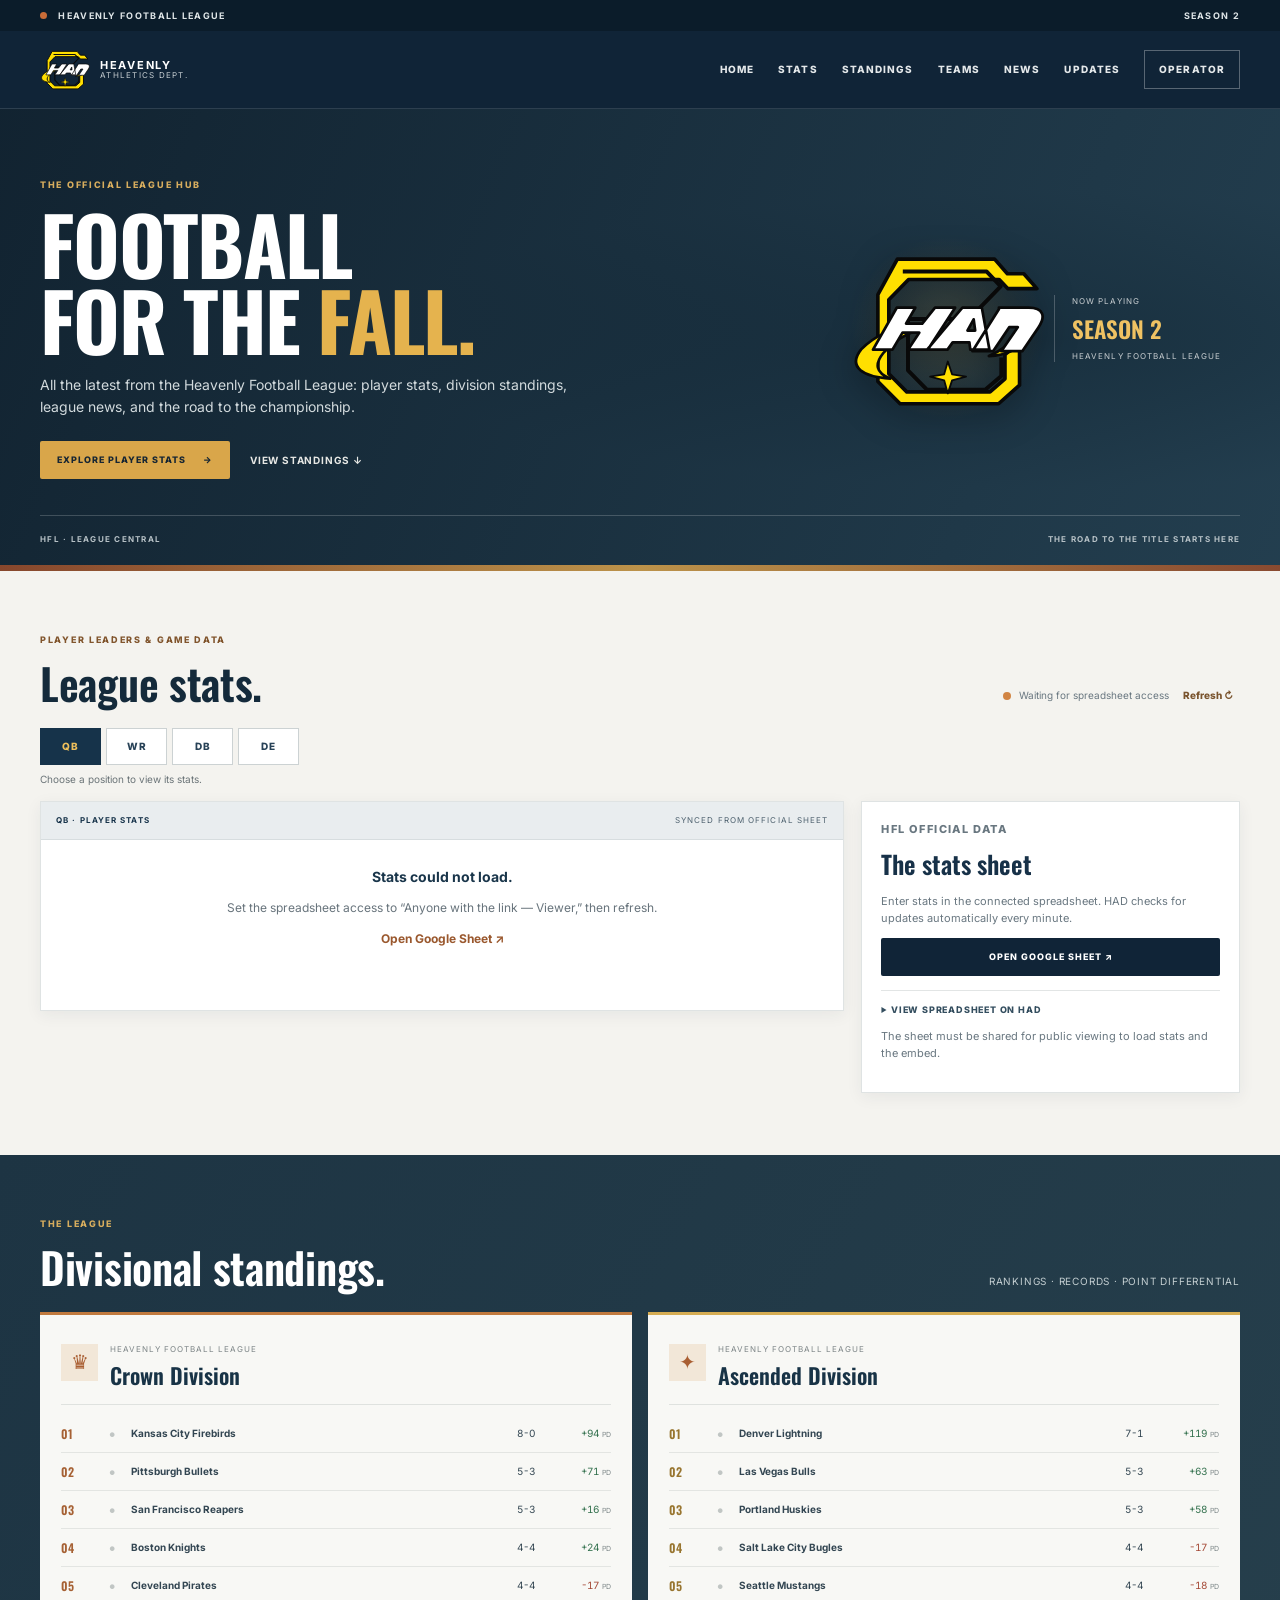
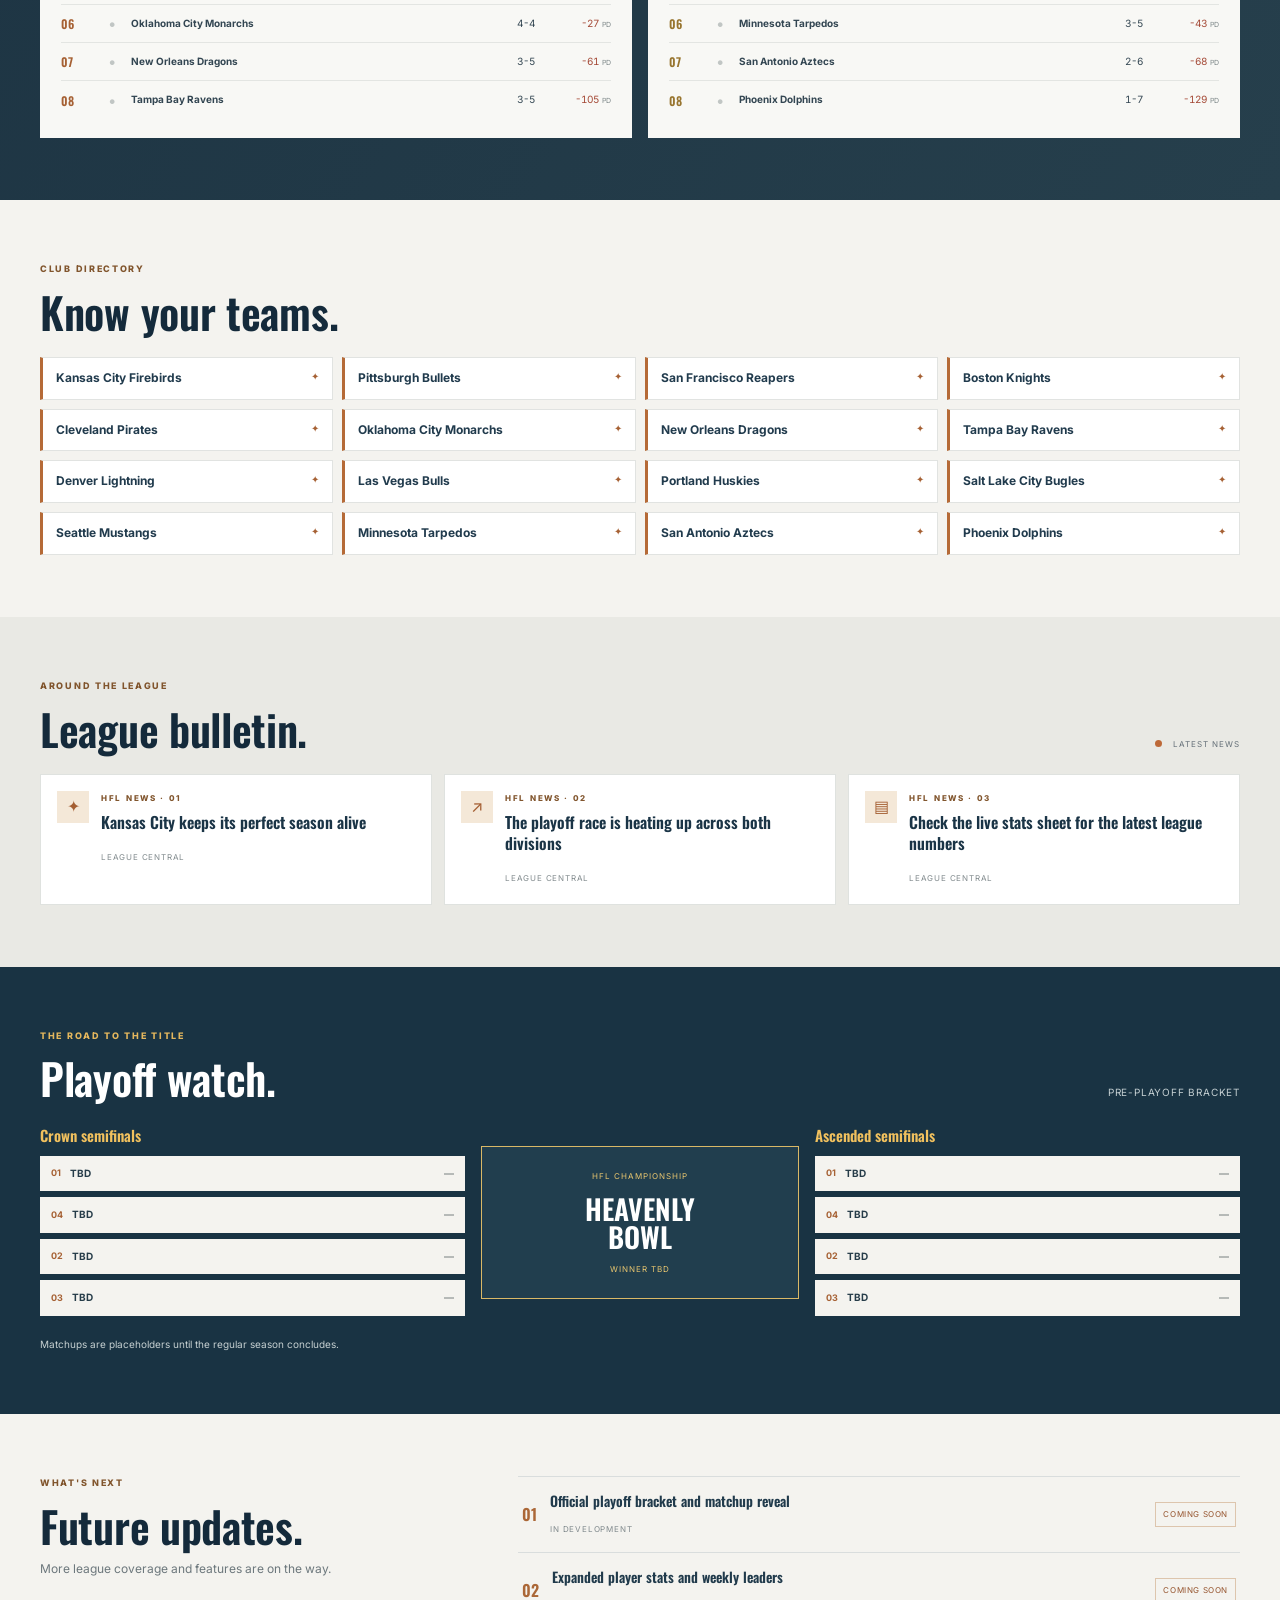
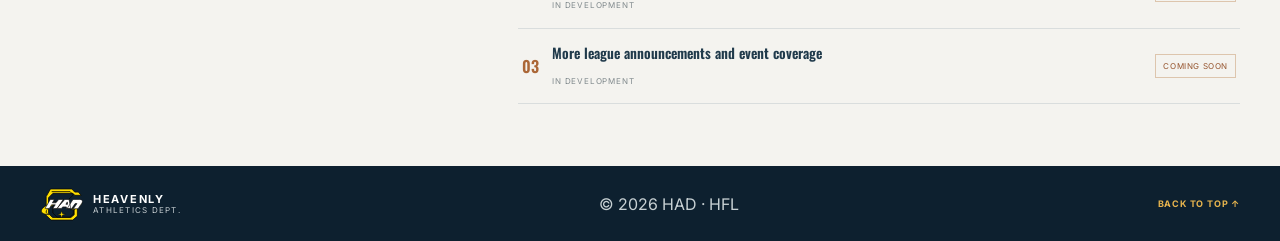
==== index.html @ b70a860b "Add editable emoji, 1–8 rankings, win-loss records, and point differential for both divisions" ====
<!doctype html>
<html lang="en">
<head>
  <meta charset="UTF-8">
  <meta name="viewport" content="width=device-width, initial-scale=1">
  <meta name="theme-color" content="#102437">
  <meta name="description" content="HAD — Heavenly Football League scores, stats, teams and league news.">
  <title>HAD | Heavenly Football League</title>
  <link rel="preconnect" href="https://fonts.googleapis.com">
  <link rel="preconnect" href="https://fonts.gstatic.com" crossorigin>
  <link href="https://fonts.googleapis.com/css2?family=Inter:wght@400;500;600;700;800&family=Oswald:wght@500;600;700&display=swap" rel="stylesheet">
  <link rel="stylesheet" href="styles.css">
</head>
<body>
  <div class="league-ribbon"><div class="wrap ribbon-inner"><span><i class="ribbon-dot"></i> HEAVENLY FOOTBALL LEAGUE</span><span>SEASON <b id="season-footer">2</b></span></div></div>
  <div id="falling-leaves" class="falling-leaves" aria-hidden="true"></div>
  <header class="site-header"><div class="wrap header-inner">
    <a href="#home" class="brand" aria-label="HAD home"><img class="brand-logo" src="assets/had-logo.svg" alt="HAD crest"><span class="brand-copy"><strong>HEAVENLY</strong><small>ATHLETICS DEPT.</small></span></a>
    <button class="menu-toggle" id="menu-toggle" aria-label="Open menu" aria-expanded="false">☰</button>
    <nav id="main-nav" class="main-nav" aria-label="Main navigation"><a href="#home">Home</a><a href="#stats">Stats</a><a href="#standings">Standings</a><a href="#teams">Teams</a><a href="#bulletin">News</a><a href="#updates">Updates</a><button class="operator-button" id="operator-toggle" type="button">Operator</button></nav>
  </div></header>
  <main id="home">
    <section class="hero"><div class="wrap hero-grid"><div class="hero-copy"><p class="eyebrow">THE OFFICIAL LEAGUE HUB</p><h1>FOOTBALL<br>FOR THE <span>FALL.</span></h1><p class="hero-text">All the latest from the Heavenly Football League: player stats, division standings, league news, and the road to the championship.</p><div class="hero-actions"><a class="btn btn-primary" href="#stats">Explore player stats <span>→</span></a><a class="hero-link" href="#standings">View standings ↓</a></div></div><div class="hero-feature"><div class="hero-crest-wrap"><img src="assets/had-logo.svg" class="hero-logo" alt="Heavenly Athletics Department crest"></div><div class="hero-season"><span>NOW PLAYING</span><strong id="hero-season">SEASON 2</strong><small>HEAVENLY FOOTBALL LEAGUE</small></div></div></div><div class="wrap hero-bottom"><span>HFL · LEAGUE CENTRAL</span><span>THE ROAD TO THE TITLE STARTS HERE</span></div></section>
    <section class="stats-section section" id="stats"><div class="wrap"><div class="section-head"><div><p class="eyebrow dark">PLAYER LEADERS &amp; GAME DATA</p><h2>League stats.</h2></div><div class="sheet-status-wrap"><span class="status-dot" id="status-dot"></span><span id="sheet-status">Connecting to Google Sheets…</span><button class="text-button" id="refresh-stats" type="button">Refresh ↻</button></div></div>
      <div class="position-switcher" role="tablist" aria-label="Choose player position"><button class="position-tab active" role="tab" aria-selected="true" data-position="QB">QB</button><button class="position-tab" role="tab" aria-selected="false" data-position="WR">WR</button><button class="position-tab" role="tab" aria-selected="false" data-position="DB">DB</button><button class="position-tab" role="tab" aria-selected="false" data-position="DE">DE</button></div><p class="position-hint" id="position-hint">Choose a position to view its stats.</p>
      <div class="stats-layout"><div class="table-panel"><div class="panel-topline"><strong id="stats-table-title">QB · PLAYER STATS</strong><span>SYNCED FROM OFFICIAL SHEET</span></div><div id="stats-table" class="stats-table"><div class="loading-state"><span class="spinner"></span> Loading player stats…</div></div></div><aside class="sheet-panel"><p class="mini-label">HFL OFFICIAL DATA</p><h3>The stats sheet</h3><p>Enter stats in the connected spreadsheet. HAD checks for updates automatically every minute.</p><a class="btn btn-navy" href="https://docs.google.com/spreadsheets/d/157AYRw6wbe7FAcyypG1iCfl2DQQ2O8K16LFyCGWH3Ho/edit?gid=1938901917#gid=1938901917" target="_blank" rel="noopener">Open Google Sheet ↗</a><details class="sheet-embed"><summary>View spreadsheet on HAD</summary><div class="iframe-wrap"><iframe title="HAD Google spreadsheet" src="https://docs.google.com/spreadsheets/d/157AYRw6wbe7FAcyypG1iCfl2DQQ2O8K16LFyCGWH3Ho/edit?gid=1938901917#gid=1938901917" loading="lazy"></iframe></div></details><p class="sheet-note">The sheet must be shared for public viewing to load stats and the embed.</p></aside></div>
    </div></section>
    <section class="division-section section" id="standings"><div class="wrap"><div class="section-head"><div><p class="eyebrow">THE LEAGUE</p><h2>Divisional standings.</h2></div><span class="section-note">Rankings · records · point differential</span></div><div class="division-grid"><article class="division-card"><div class="division-heading"><span>♛</span><div><small>HEAVENLY FOOTBALL LEAGUE</small><h3>Crown Division</h3></div></div><ol class="standings-list" id="crown-standings"></ol></article><article class="division-card division-ascended"><div class="division-heading"><span>✦</span><div><small>HEAVENLY FOOTBALL LEAGUE</small><h3>Ascended Division</h3></div></div><ol class="standings-list" id="ascended-standings"></ol></article></div></div></section>
    <section class="teams-section section" id="teams"><div class="wrap"><div class="section-head"><div><p class="eyebrow dark">CLUB DIRECTORY</p><h2>Know your teams.</h2></div></div><div class="team-grid" id="team-directory"></div></div></section>
    <section class="bulletin-section section" id="bulletin"><div class="wrap"><div class="section-head"><div><p class="eyebrow dark">AROUND THE LEAGUE</p><h2>League bulletin.</h2></div><span class="news-badge"><i class="ribbon-dot"></i> LATEST NEWS</span></div><div class="bulletin-grid" id="bulletin-list"></div></div></section>
    <section class="playoff-section section" id="bracket"><div class="wrap"><div class="section-head"><div><p class="eyebrow">THE ROAD TO THE TITLE</p><h2>Playoff watch.</h2></div><span class="section-note">PRE-PLAYOFF BRACKET</span></div><div class="bracket-board"><div class="bracket-side"><h3>Crown semifinals</h3><div class="bracket-match"><span>01</span> TBD <b>—</b></div><div class="bracket-match"><span>04</span> TBD <b>—</b></div><div class="bracket-match"><span>02</span> TBD <b>—</b></div><div class="bracket-match"><span>03</span> TBD <b>—</b></div></div><div class="bracket-final"><span>HFL CHAMPIONSHIP</span><strong>HEAVENLY<br>BOWL</strong><small>WINNER TBD</small></div><div class="bracket-side"><h3>Ascended semifinals</h3><div class="bracket-match"><span>01</span> TBD <b>—</b></div><div class="bracket-match"><span>04</span> TBD <b>—</b></div><div class="bracket-match"><span>02</span> TBD <b>—</b></div><div class="bracket-match"><span>03</span> TBD <b>—</b></div></div></div><p class="bracket-note">Matchups are placeholders until the regular season concludes.</p></div></section>
    <section class="updates-section section" id="updates"><div class="wrap updates-layout"><div><p class="eyebrow dark">WHAT'S NEXT</p><h2>Future updates.</h2><p class="updates-intro">More league coverage and features are on the way.</p></div><div class="update-list" id="update-list"></div></div></section>
  </main>
  <footer class="site-footer"><div class="wrap footer-inner"><a href="#home" class="brand"><img class="brand-logo footer-logo" src="assets/had-logo.svg" alt="HAD crest"><span class="brand-copy"><strong>HEAVENLY</strong><small>ATHLETICS DEPT.</small></span></a><span>© <span id="year"></span> HAD · HFL</span><a class="footer-link" href="#home">Back to top ↑</a></div></footer>
  <dialog id="operator-dialog" class="operator-dialog"><form method="dialog"><div class="dialog-head"><div><p class="eyebrow dark">OPERATOR</p><h2>Manage league data.</h2></div><button type="button" class="close-dialog" aria-label="Close">×</button></div><p class="operator-note">Set each team’s emoji, rank, win-loss record, and point differential. These changes save in this browser only; shared publishing requires a secure backend.</p><label class="season-label">Season number<input id="season-input" type="number" min="1" value="2"></label><div class="standings-editor-heading"><h3>Crown Division</h3><span>Rank · Emoji · W-L · PD</span></div><div id="crown-editor" class="standings-editor"></div><div class="standings-editor-heading"><h3>Ascended Division</h3><span>Rank · Emoji · W-L · PD</span></div><div id="ascended-editor" class="standings-editor"></div><label>Bulletin headlines (one per line)<textarea id="bulletin-input" rows="3"></textarea></label><label>Future updates (one per line)<textarea id="updates-input" rows="3"></textarea></label><div class="dialog-actions"><button id="reset-content" type="button" class="btn btn-secondary">Reset</button><button id="save-content" type="button" class="btn btn-primary">Save changes</button></div></form></dialog>
  <script src="app.js"></script>
</body>
</html>
---- styles.css ----
:root{--navy-900:#102437;--navy-800:#18344a;--navy-700:#24465b;--gold:#e5b34e;--autumn:#b65a32;--paper:#f4f3ef;--ink:#202a32;--muted:#697780;--line:rgba(255,255,255,.15);--light-line:#dfe3e3;--shadow:rgba(16,36,55,.1);--white:#fff}*{box-sizing:border-box}html{scroll-behavior:smooth;scroll-padding-top:90px}body{margin:0;font-family:Inter,sans-serif;background:var(--paper);color:var(--ink);line-height:1.55}a{color:inherit;text-decoration:none}button,input,textarea{font:inherit}.wrap{width:min(1200px,calc(100% - 40px));margin:0 auto}.league-ribbon{height:31px;background:#0b1c2a;color:#dfe5e7;font-size:9px;letter-spacing:1.3px;font-weight:700}.ribbon-inner{height:100%;display:flex;align-items:center;justify-content:space-between}.ribbon-dot{display:inline-block;width:7px;height:7px;border-radius:50%;background:#c96c38;margin-right:8px}.site-header{position:sticky;top:0;z-index:20;background:#102437;border-bottom:1px solid rgba(255,255,255,.12)}.header-inner{display:flex;align-items:center;justify-content:space-between;min-height:77px;gap:20px}.brand{display:inline-flex;align-items:center;gap:10px;color:white}.brand-logo{width:50px;height:50px;object-fit:contain}.brand-copy{display:flex;flex-direction:column;line-height:1.05}.brand-copy strong{font-size:11px;letter-spacing:1.7px}.brand-copy small{font-size:8px;letter-spacing:1.25px;color:#c5cdd1}.main-nav{display:flex;align-items:center;gap:24px}.main-nav a,.operator-button{font-size:10px;font-weight:800;letter-spacing:1.1px;text-transform:uppercase;color:#e4e8ea}.main-nav a:hover{color:#e5b34e}.operator-button{background:transparent;border:1px solid rgba(255,255,255,.3);padding:11px 14px;cursor:pointer}.menu-toggle{display:none;background:none;border:0;color:white;font-size:25px}.hero{position:relative;overflow:hidden;color:#fff;background:linear-gradient(112deg,rgba(13,31,45,.98),rgba(22,51,69,.94)),radial-gradient(ellipse at 82% 50%,#745039,transparent 45%);padding:69px 0 25px}.hero:after{content:"";position:absolute;inset:auto 0 0;height:6px;background:linear-gradient(90deg,#9b4c2b,#d8a34b,#9b4c2b);opacity:.85}.hero-grid{display:grid;grid-template-columns:1.3fr .7fr;align-items:center;gap:32px}.eyebrow{margin:0 0 13px;color:#d7ad5e;font-size:9px;letter-spacing:1.7px;font-weight:800;text-transform:uppercase}.eyebrow.dark{color:#81552d}.hero-copy h1{font:700 clamp(46px,7vw,80px)/.95 Oswald,sans-serif;letter-spacing:-1.7px;margin:0 0 17px}.hero-copy h1 span{color:#e5b34e}.hero-text{max-width:570px;color:#d2dadd;font-size:14px}.hero-actions{display:flex;align-items:center;gap:20px;margin-top:24px}.btn{display:inline-flex;align-items:center;justify-content:center;padding:12px 17px;border-radius:2px;font-size:9px;font-weight:800;letter-spacing:1px;text-transform:uppercase}.btn-primary{background:#d9a64a;color:#172633}.btn-primary span{margin-left:17px}.btn-navy{background:#102437;color:white;width:100%}.hero-link{font-size:10px;color:#e7e8e5;font-weight:700;text-transform:uppercase;letter-spacing:.8px}.hero-feature{display:flex;align-items:center;justify-content:center;gap:9px}.hero-crest-wrap{width:195px;height:185px;display:grid;place-items:center;background:radial-gradient(ellipse,#f1bd5230,transparent 70%)}.hero-logo{width:100%;height:100%;object-fit:contain;filter:drop-shadow(0 8px 18px #0005)}.hero-season{display:flex;flex-direction:column;border-left:1px solid #ffffff3b;padding-left:17px}.hero-season span,.hero-season small{font-size:8px;letter-spacing:1.1px;color:#c7cdd0}.hero-season strong{font:600 23px Oswald,sans-serif;color:#efc263;margin:4px 0}.hero-bottom{display:flex;justify-content:space-between;padding-top:17px;margin-top:36px;border-top:1px solid #ffffff30;color:#b9c3c8;font-size:8px;font-weight:700;letter-spacing:1.25px}.section{padding:62px 0}.section-head{display:flex;align-items:end;justify-content:space-between;gap:20px;margin-bottom:23px}.section-head h2,.updates-layout h2{margin:0;color:#142a3b;font:600 clamp(32px,4vw,43px)/1.05 Oswald,sans-serif;letter-spacing:-.3px}.sheet-status-wrap{display:flex;align-items:center;gap:8px;color:var(--muted);font-size:10px}.status-dot{height:8px;width:8px;border-radius:50%;background:#d18443}.status-dot.connected{background:#4b9b66}.text-button{border:0;background:transparent;color:#7a542e;font-weight:800;cursor:pointer;font-size:10px}.position-switcher{display:flex;gap:5px;margin-bottom:7px}.position-tab{min-width:61px;padding:10px 16px;border:1px solid #ccd2d3;background:#fff;color:#284257;font-size:10px;font-weight:800;letter-spacing:1px;cursor:pointer}.position-tab:hover,.position-tab.active{background:#16334a;color:#efc05b;border-color:#16334a}.position-hint{min-height:18px;margin:0 0 11px;color:#6b7478;font-size:10px}.stats-layout{display:grid;grid-template-columns:1.7fr .8fr;gap:17px;align-items:start}.table-panel,.sheet-panel{background:white;border:1px solid #dfe3e3;box-shadow:0 4px 15px #1a2c3810}.table-panel{overflow:hidden}.panel-topline{display:flex;justify-content:space-between;padding:12px 15px;background:#e9edef;border-bottom:1px solid #d7dddf;font-size:8px;letter-spacing:1.1px;color:#4f626f}.panel-topline strong{color:#17334a}.stats-table{min-height:170px}.table-scroll{overflow:auto;max-height:430px}.stats-table table{width:100%;border-collapse:collapse}.stats-table th,.stats-table td{padding:10px 12px;border-bottom:1px solid #e6e9e9;text-align:left;white-space:nowrap;font-size:11px}.stats-table th{position:sticky;top:0;background:#f0f2f1;color:#384e5d;font-size:9px;text-transform:uppercase;letter-spacing:.8px}.stats-table tbody tr:nth-child(even){background:#f8f8f6}.stats-table tbody tr:hover{background:#f9f0df}.loading-state{min-height:170px;display:flex;justify-content:center;align-items:center;gap:10px;color:#68747c;font-size:12px}.spinner{width:16px;height:16px;border:2px solid #d9dedf;border-top-color:#29485c;border-radius:50%;animation:spin .8s linear infinite}@keyframes spin{to{transform:rotate(360deg)}}.sheet-message{padding:26px;text-align:center;color:#68747c;font-size:12px}.sheet-message strong{display:block;color:#19354a;font-size:14px}.sheet-message a{font-weight:700;color:#9a582e}.sheet-panel{padding:19px;background:#fff}.mini-label{color:#9a612e;font-size:8px;font-weight:800;letter-spacing:1.4px;margin:0 0 7px}.sheet-panel h3{margin:0 0 9px;color:#173148;font:600 25px Oswald,sans-serif}.sheet-panel p{font-size:11px;color:#697780}.sheet-embed{padding-top:12px;margin-top:14px;border-top:1px solid #e2e5e5}.sheet-embed summary{font-size:9px;font-weight:800;letter-spacing:.8px;text-transform:uppercase;cursor:pointer;color:#344e5f}.iframe-wrap{height:260px;margin-top:10px}.iframe-wrap iframe{width:100%;height:100%;border:0}.division-section{background:linear-gradient(120deg,#1d3443,#263f4c)}.division-section .section-head h2{color:#fff}.division-section .section-note{color:#c3ced1;font-size:10px;letter-spacing:.8px;text-transform:uppercase}.division-grid{display:grid;grid-template-columns:1fr 1fr;gap:16px}.division-card{background:#f8f8f5;border-top:3px solid #c17a3e;padding:19px 21px}.division-ascended{border-top-color:#d6ad53}.division-heading{display:flex;align-items:center;gap:12px;padding-bottom:13px;border-bottom:1px solid #dfe2df}.division-heading>span{width:37px;height:37px;display:grid;place-items:center;color:#a95e32;background:#f2e7d8;font-size:20px}.division-heading small{font-size:8px;letter-spacing:1px;color:#7d8587}.division-heading h3{font:600 22px Oswald,sans-serif;color:#183346;margin:0}.standings-list{list-style:none;padding:0;margin:10px 0 0;counter-reset:none}.standing-row{display:grid;grid-template-columns:31px 27px minmax(120px,1fr) 62px 70px;align-items:center;gap:6px;min-height:38px;border-bottom:1px solid #e3e5e2;color:#334652;font-size:10px}.standing-row:last-child{border-bottom:0}.standing-rank{font:600 12px Oswald,sans-serif;color:#a66134}.division-ascended .standing-rank{color:#98752f}.standing-emoji{font-size:15px;text-align:center}.emoji-placeholder{color:#c1c6c4}.standing-team{font-weight:700}.standing-record,.standing-pd{text-align:right;font-size:10px;font-variant-numeric:tabular-nums}.standing-pd small{font-size:7px;color:#818b8c}.standing-pd.negative{color:#a44936}.standing-pd.positive{color:#32704d}.teams-section{background:#f4f3ef}.team-grid{display:grid;grid-template-columns:repeat(4,1fr);gap:9px}.team-card{background:#fff;border:1px solid #e1e3e1;border-left:3px solid #b56a37;padding:11px 13px;font-size:10px;color:#657078}.team-card span{float:right;color:#a66134}.team-card b{display:block;color:#213b4d;font-size:12px}.bulletin-section{background:#e9e9e4}.bulletin-grid{display:grid;grid-template-columns:repeat(3,1fr);gap:12px}.bulletin-card{display:flex;gap:12px;background:#fff;border:1px solid #dfe2df;padding:16px;min-height:120px}.bulletin-icon{width:32px;height:32px;flex:0 0 32px;display:grid;place-items:center;background:#f4e8d8;color:#a45e32}.bulletin-card .eyebrow{font-size:8px;margin:1px 0 8px}.bulletin-card h3{font:600 16px/1.3 Oswald,sans-serif;color:#1a3446;margin:0 0 9px}.bulletin-card small{font-size:8px;letter-spacing:.8px;color:#828b8e}.news-badge{font-size:8px;letter-spacing:1px;color:#657078}.news-badge .ribbon-dot{background:#bd6938}.playoff-section{background:#193343}.playoff-section .section-head h2{color:#fff}.playoff-section .eyebrow{color:#e4b75d}.playoff-section .section-note{color:#c3ced1;font-size:10px;letter-spacing:.8px;text-transform:uppercase}.bracket-board{display:grid;grid-template-columns:1fr .75fr 1fr;align-items:center;gap:16px}.bracket-side h3{font:600 15px Oswald,sans-serif;color:#f1c15e;margin:0 0 10px}.bracket-match{display:flex;align-items:center;gap:9px;background:#f4f3ef;color:#263c49;padding:10px 11px;margin:6px 0;font-size:10px;font-weight:700}.bracket-match span{color:#a66134;font-size:9px}.bracket-match b{margin-left:auto;color:#8b9291}.bracket-final{text-align:center;border:1px solid #d9b866;background:#213e4e;padding:23px 10px;color:#fff}.bracket-final span,.bracket-final small{display:block;font-size:8px;letter-spacing:1px;color:#e8c66f}.bracket-final strong{display:block;font:600 28px/1 Oswald,sans-serif;margin:12px 0}.bracket-note{font-size:10px;color:#c6d0d1;margin:15px 0 0}.updates-section{background:#f4f3ef}.updates-layout{display:grid;grid-template-columns:.75fr 1.25fr;gap:45px}.updates-layout h2{margin:0;color:#142a3b;font:600 clamp(32px,4vw,43px)/1.05 Oswald,sans-serif}.updates-intro{font-size:12px;color:#6c777c}.update-list{border-top:1px solid #d9dddd}.update-item{display:flex;align-items:center;gap:13px;padding:13px 4px;border-bottom:1px solid #d9dddd}.update-index{color:#ab6737;font:600 16px Oswald,sans-serif}.update-item h3{font:600 14px Oswald,sans-serif;color:#203a4b;margin:0 0 3px}.update-item small{font-size:8px;letter-spacing:.8px;color:#818a8d}.update-status{margin-left:auto;font-size:8px;letter-spacing:.6px;color:#96552f;border:1px solid #ddc5ad;padding:5px 7px;white-space:nowrap}.site-footer{background:#0d202f;color:#c7d0d3;padding:16px 0}.footer-inner{display:flex;align-items:center;justify-content:space-between;gap:15px}.footer-logo{width:43px;height:43px}.footer-link{font-size:9px;color:#e5b34e;font-weight:700;text-transform:uppercase;letter-spacing:.8px}.operator-dialog{width:min(760px,calc(100% - 28px));max-height:88vh;overflow:auto;border:1px solid #c7cfd0;padding:24px;background:#f4f3ef;color:#20313b}.operator-dialog::backdrop{background:#081722bb}.dialog-head{display:flex;justify-content:space-between}.dialog-head h2{margin:0;font:600 26px Oswald,sans-serif}.close-dialog{border:0;background:none;font-size:24px;cursor:pointer}.operator-note,.operator-dialog label{font-size:11px;color:#5e6a70}.season-label{display:block;font-weight:700}.season-label input{display:block;width:120px}.standings-editor-heading{display:flex;align-items:center;justify-content:space-between;margin-top:20px;border-bottom:1px solid #ccd3d2}.standings-editor-heading h3{margin:0 0 6px;font:600 18px Oswald,sans-serif;color:#203a4b}.standings-editor-heading span{font-size:9px;color:#737e82}.editor-team-row{display:grid;grid-template-columns:minmax(150px,1fr) 65px 72px 85px 78px;gap:8px;align-items:end;padding:8px 0;border-bottom:1px solid #e0e3e0}.editor-team-name{font-size:10px;font-weight:700;padding-bottom:10px}.editor-team-row label,.operator-dialog>form>label{display:block;font-size:8px;font-weight:700;color:#5c6b71}.editor-team-row input,.operator-dialog input,.operator-dialog textarea{display:block;width:100%;margin-top:4px;padding:7px;border:1px solid #d5dad9;background:white;color:#243746}.operator-dialog form>label{display:block;margin:12px 0;font-weight:700}.operator-dialog form>label textarea{resize:vertical}.dialog-actions{display:flex;justify-content:flex-end;gap:9px;margin-top:16px}.btn-secondary{background:#fff;color:#233c4d;border:1px solid #cbd2d3}.falling-leaves{position:fixed;inset:0;z-index:12;overflow:hidden;pointer-events:none}.fall-leaf{position:absolute;top:-30px;width:13px;height:19px;background:var(--leaf-color);border-radius:95% 0 95% 0;opacity:.72;transform:scale(var(--leaf-scale)) rotate(0deg);animation:leaf-fall var(--duration) linear var(--delay) infinite;filter:drop-shadow(0 1px 1px #18233042)}@keyframes leaf-fall{0%{translate:0 -5vh;rotate:0deg;opacity:0}8%{opacity:.72}25%{translate:var(--sway) 25vh;rotate:110deg}50%{translate:calc(var(--sway)*-.65) 52vh;rotate:230deg}75%{translate:var(--sway) 78vh;rotate:340deg}100%{translate:calc(var(--sway)*-.4) 112vh;rotate:520deg;opacity:.1}}@media(prefers-reduced-motion:reduce){*,*::before,*::after{scroll-behavior:auto!important;animation-duration:.01ms!important;animation-iteration-count:1!important}}@media(max-width:850px){.hero-grid{grid-template-columns:1fr .75fr}.hero-feature{flex-direction:column}.hero-season{border-left:0;border-top:1px solid #ffffff3b;padding:9px 0 0;text-align:center}.stats-layout{grid-template-columns:1fr}.team-grid{grid-template-columns:repeat(2,1fr)}.bulletin-grid{grid-template-columns:1fr 1fr}}@media(max-width:650px){.wrap{width:calc(100% - 28px)}.header-inner{min-height:68px}.brand-logo{width:43px;height:43px}.menu-toggle{display:block}.main-nav{display:none;position:absolute;top:68px;left:0;right:0;background:#102437;padding:14px 22px 20px;align-items:stretch;flex-direction:column;gap:0}.main-nav.open{display:flex}.main-nav a{padding:12px 0;border-bottom:1px solid #ffffff20}.operator-button{margin-top:12px}.hero{padding:48px 0 20px}.hero-grid{grid-template-columns:1fr}.hero-feature{flex-direction:row;justify-content:flex-start}.hero-crest-wrap{width:140px;height:130px}.hero-season{border-top:0;border-left:1px solid #ffffff3b;padding:8px 0 8px 13px;text-align:left}.hero-bottom{margin-top:22px;font-size:7px}.section{padding:48px 0}.section-head{align-items:flex-start;flex-direction:column}.sheet-status-wrap{flex-wrap:wrap}.division-grid,.bracket-board,.updates-layout{grid-template-columns:1fr}.division-card{padding:14px}.standing-row{grid-template-columns:27px 24px minmax(100px,1fr) 47px 56px;gap:4px;font-size:9px}.standing-record,.standing-pd{font-size:9px}.team-grid{grid-template-columns:repeat(2,1fr)}.bulletin-grid{grid-template-columns:1fr}.bracket-final{grid-row:2}.footer-inner{flex-wrap:wrap}.footer-inner>span{margin-left:auto}.falling-leaves{opacity:.78}.editor-team-row{grid-template-columns:minmax(110px,1fr) 52px 58px 66px 58px;gap:5px}.editor-team-name{font-size:9px}.editor-team-row input{padding:6px 4px;font-size:10px}}@media(max-width:380px){.team-grid{grid-template-columns:1fr}.standing-row{grid-template-columns:24px 20px minmax(85px,1fr) 42px 49px}.position-tab{min-width:53px;padding:9px 12px}}
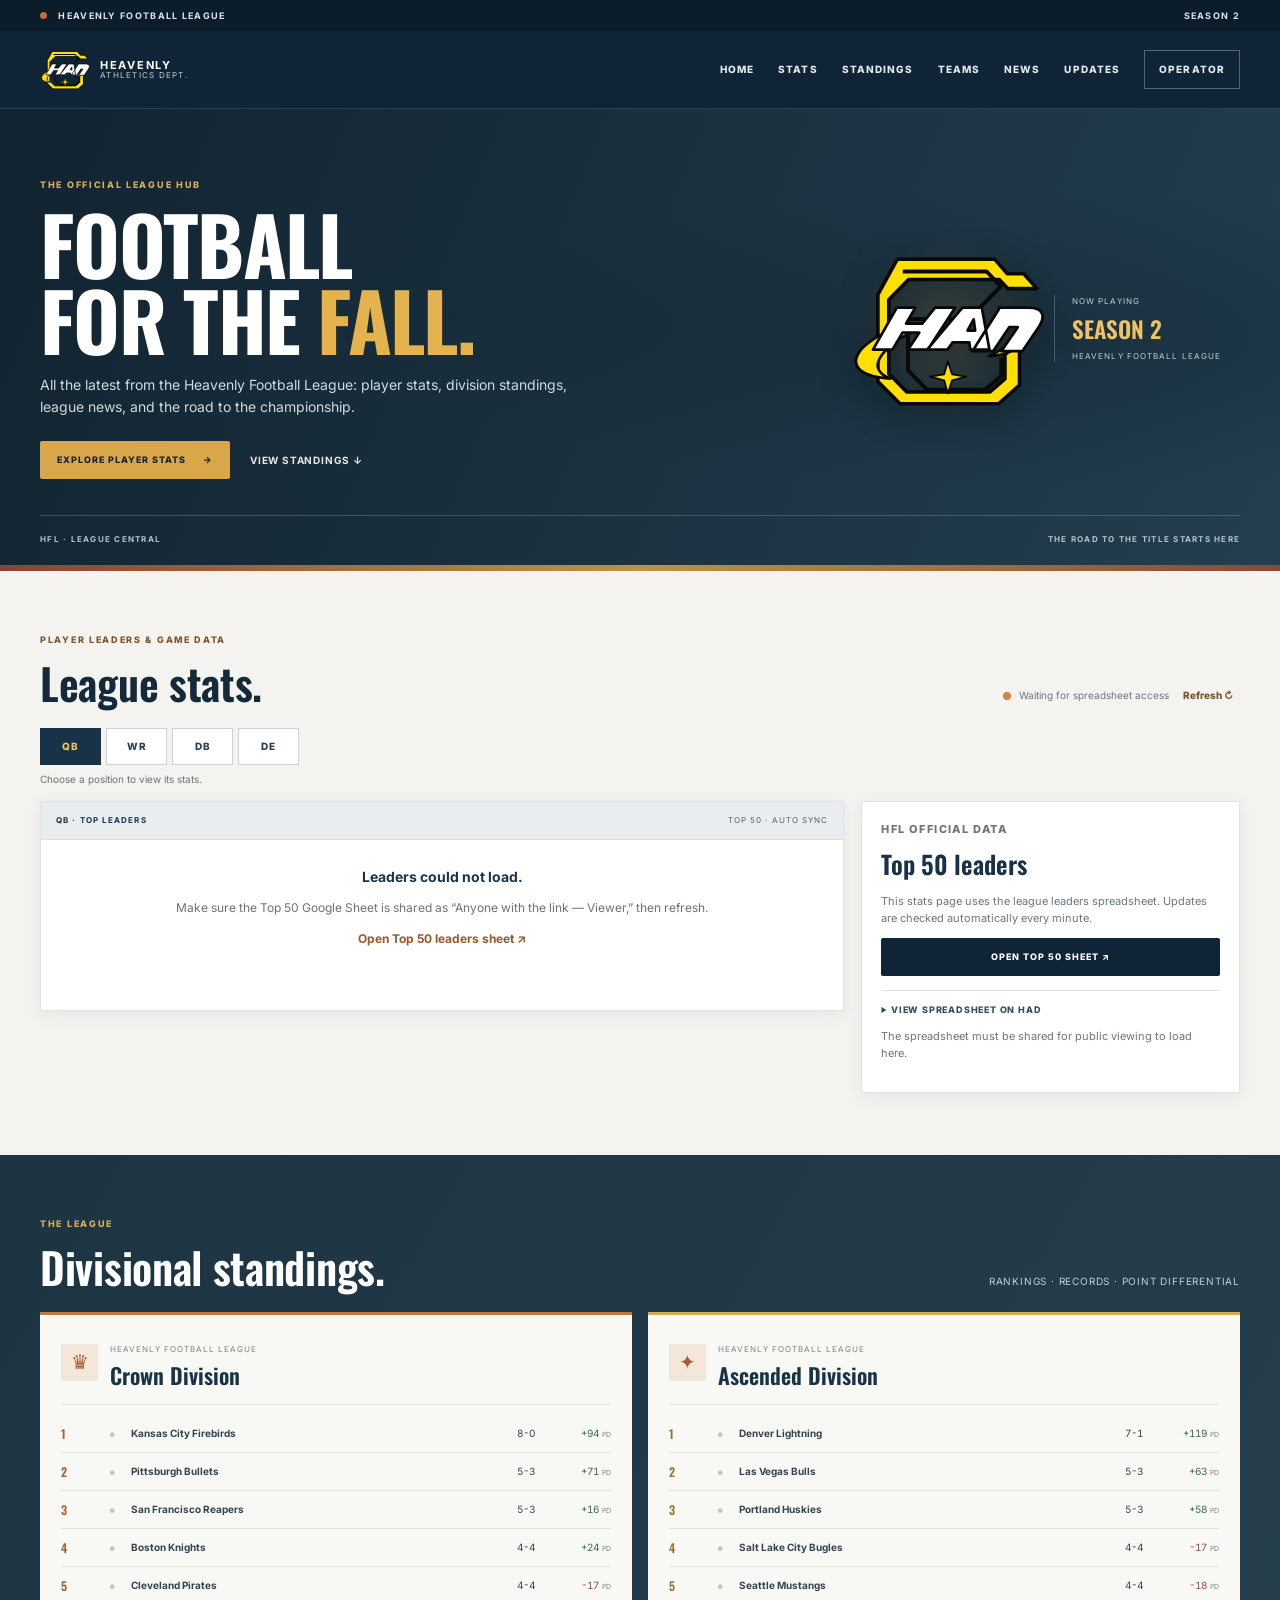
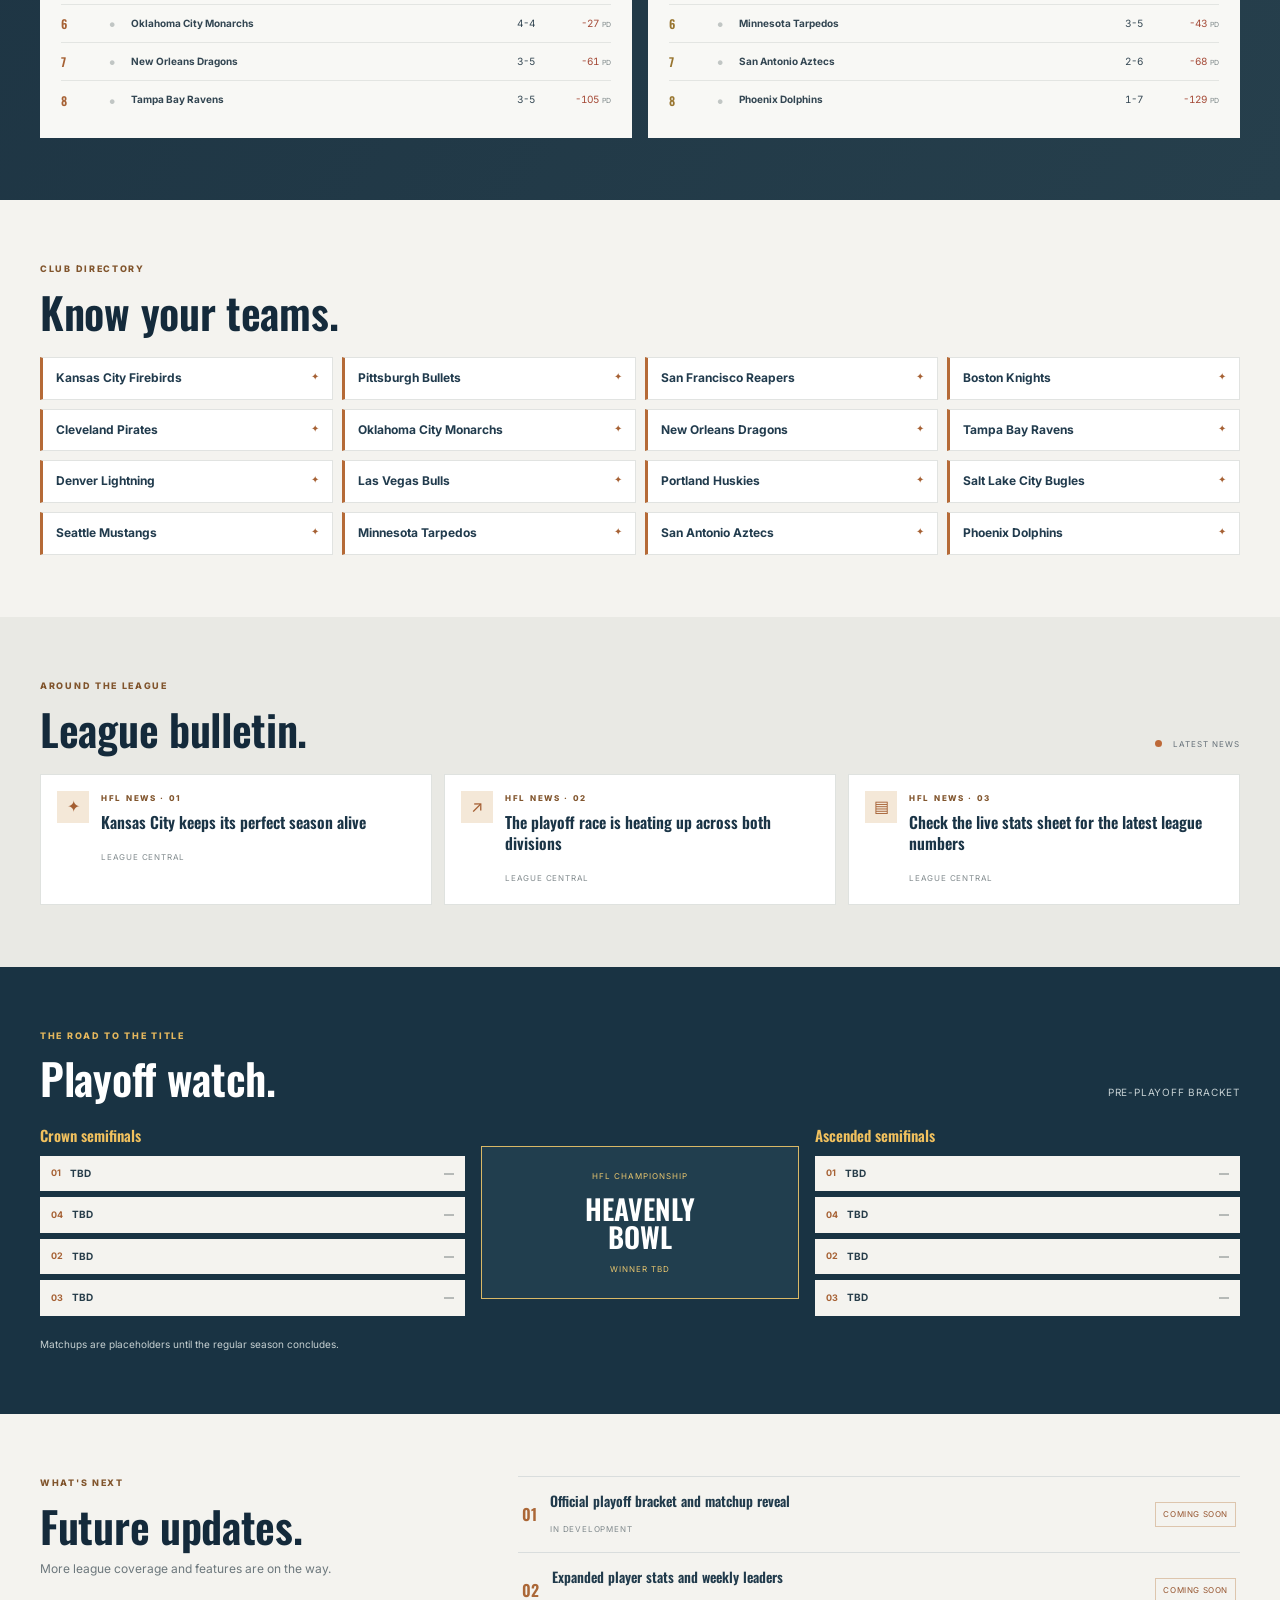
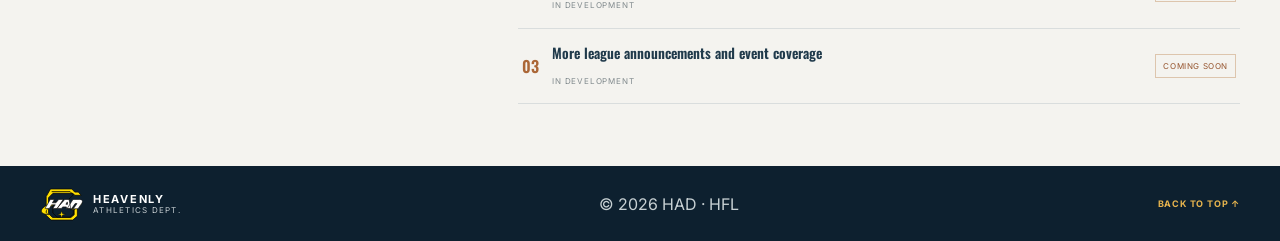
==== commit 9ba9d206: "Switch HAD stats to the Top 50 leaders spreadsheet" ====
--- a/index.html
+++ b/index.html
@@ -9,7 +9,7 @@
   <link rel="preconnect" href="https://fonts.googleapis.com">
   <link rel="preconnect" href="https://fonts.gstatic.com" crossorigin>
   <link href="https://fonts.googleapis.com/css2?family=Inter:wght@400;500;600;700;800&family=Oswald:wght@500;600;700&display=swap" rel="stylesheet">
-  <link rel="stylesheet" href="styles.css">
+  <link rel="stylesheet" href="styles.css?v=top50">
 </head>
 <body>
   <div class="league-ribbon"><div class="wrap ribbon-inner"><span><i class="ribbon-dot"></i> HEAVENLY FOOTBALL LEAGUE</span><span>SEASON <b id="season-footer">2</b></span></div></div>
@@ -21,9 +21,9 @@
   </div></header>
   <main id="home">
     <section class="hero"><div class="wrap hero-grid"><div class="hero-copy"><p class="eyebrow">THE OFFICIAL LEAGUE HUB</p><h1>FOOTBALL<br>FOR THE <span>FALL.</span></h1><p class="hero-text">All the latest from the Heavenly Football League: player stats, division standings, league news, and the road to the championship.</p><div class="hero-actions"><a class="btn btn-primary" href="#stats">Explore player stats <span>→</span></a><a class="hero-link" href="#standings">View standings ↓</a></div></div><div class="hero-feature"><div class="hero-crest-wrap"><img src="assets/had-logo.svg" class="hero-logo" alt="Heavenly Athletics Department crest"></div><div class="hero-season"><span>NOW PLAYING</span><strong id="hero-season">SEASON 2</strong><small>HEAVENLY FOOTBALL LEAGUE</small></div></div></div><div class="wrap hero-bottom"><span>HFL · LEAGUE CENTRAL</span><span>THE ROAD TO THE TITLE STARTS HERE</span></div></section>
-    <section class="stats-section section" id="stats"><div class="wrap"><div class="section-head"><div><p class="eyebrow dark">PLAYER LEADERS &amp; GAME DATA</p><h2>League stats.</h2></div><div class="sheet-status-wrap"><span class="status-dot" id="status-dot"></span><span id="sheet-status">Connecting to Google Sheets…</span><button class="text-button" id="refresh-stats" type="button">Refresh ↻</button></div></div>
+    <section class="stats-section section" id="stats"><div class="wrap"><div class="section-head"><div><p class="eyebrow dark">PLAYER LEADERS &amp; GAME DATA</p><h2>League stats.</h2></div><div class="sheet-status-wrap"><span class="status-dot" id="status-dot"></span><span id="sheet-status">Connecting to Top 50 leaders…</span><button class="text-button" id="refresh-stats" type="button">Refresh ↻</button></div></div>
       <div class="position-switcher" role="tablist" aria-label="Choose player position"><button class="position-tab active" role="tab" aria-selected="true" data-position="QB">QB</button><button class="position-tab" role="tab" aria-selected="false" data-position="WR">WR</button><button class="position-tab" role="tab" aria-selected="false" data-position="DB">DB</button><button class="position-tab" role="tab" aria-selected="false" data-position="DE">DE</button></div><p class="position-hint" id="position-hint">Choose a position to view its stats.</p>
-      <div class="stats-layout"><div class="table-panel"><div class="panel-topline"><strong id="stats-table-title">QB · PLAYER STATS</strong><span>SYNCED FROM OFFICIAL SHEET</span></div><div id="stats-table" class="stats-table"><div class="loading-state"><span class="spinner"></span> Loading player stats…</div></div></div><aside class="sheet-panel"><p class="mini-label">HFL OFFICIAL DATA</p><h3>The stats sheet</h3><p>Enter stats in the connected spreadsheet. HAD checks for updates automatically every minute.</p><a class="btn btn-navy" href="https://docs.google.com/spreadsheets/d/157AYRw6wbe7FAcyypG1iCfl2DQQ2O8K16LFyCGWH3Ho/edit?gid=1938901917#gid=1938901917" target="_blank" rel="noopener">Open Google Sheet ↗</a><details class="sheet-embed"><summary>View spreadsheet on HAD</summary><div class="iframe-wrap"><iframe title="HAD Google spreadsheet" src="https://docs.google.com/spreadsheets/d/157AYRw6wbe7FAcyypG1iCfl2DQQ2O8K16LFyCGWH3Ho/edit?gid=1938901917#gid=1938901917" loading="lazy"></iframe></div></details><p class="sheet-note">The sheet must be shared for public viewing to load stats and the embed.</p></aside></div>
+      <div class="stats-layout"><div class="table-panel"><div class="panel-topline"><strong id="stats-table-title">QB · TOP LEADERS</strong><span>TOP 50 · AUTO SYNC</span></div><div id="stats-table" class="stats-table"><div class="loading-state"><span class="spinner"></span> Loading Top 50 player stats…</div></div></div><aside class="sheet-panel"><p class="mini-label">HFL OFFICIAL DATA</p><h3>Top 50 leaders</h3><p>This stats page uses the league leaders spreadsheet. Updates are checked automatically every minute.</p><a class="btn btn-navy" href="https://docs.google.com/spreadsheets/d/157AYRw6wbe7FAcyypG1iCfl2DQQ2O8K16LFyCGWH3Ho/edit?gid=1438388237#gid=1438388237" target="_blank" rel="noopener">Open Top 50 Sheet ↗</a><details class="sheet-embed"><summary>View spreadsheet on HAD</summary><div class="iframe-wrap"><iframe title="HAD Top 50 leaders spreadsheet" src="https://docs.google.com/spreadsheets/d/157AYRw6wbe7FAcyypG1iCfl2DQQ2O8K16LFyCGWH3Ho/edit?gid=1438388237#gid=1438388237" loading="lazy"></iframe></div></details><p class="sheet-note">The spreadsheet must be shared for public viewing to load here.</p></aside></div>
     </div></section>
     <section class="division-section section" id="standings"><div class="wrap"><div class="section-head"><div><p class="eyebrow">THE LEAGUE</p><h2>Divisional standings.</h2></div><span class="section-note">Rankings · records · point differential</span></div><div class="division-grid"><article class="division-card"><div class="division-heading"><span>♛</span><div><small>HEAVENLY FOOTBALL LEAGUE</small><h3>Crown Division</h3></div></div><ol class="standings-list" id="crown-standings"></ol></article><article class="division-card division-ascended"><div class="division-heading"><span>✦</span><div><small>HEAVENLY FOOTBALL LEAGUE</small><h3>Ascended Division</h3></div></div><ol class="standings-list" id="ascended-standings"></ol></article></div></div></section>
     <section class="teams-section section" id="teams"><div class="wrap"><div class="section-head"><div><p class="eyebrow dark">CLUB DIRECTORY</p><h2>Know your teams.</h2></div></div><div class="team-grid" id="team-directory"></div></div></section>
@@ -33,6 +33,6 @@
   </main>
   <footer class="site-footer"><div class="wrap footer-inner"><a href="#home" class="brand"><img class="brand-logo footer-logo" src="assets/had-logo.svg" alt="HAD crest"><span class="brand-copy"><strong>HEAVENLY</strong><small>ATHLETICS DEPT.</small></span></a><span>© <span id="year"></span> HAD · HFL</span><a class="footer-link" href="#home">Back to top ↑</a></div></footer>
   <dialog id="operator-dialog" class="operator-dialog"><form method="dialog"><div class="dialog-head"><div><p class="eyebrow dark">OPERATOR</p><h2>Manage league data.</h2></div><button type="button" class="close-dialog" aria-label="Close">×</button></div><p class="operator-note">Set each team’s emoji, rank, win-loss record, and point differential. These changes save in this browser only; shared publishing requires a secure backend.</p><label class="season-label">Season number<input id="season-input" type="number" min="1" value="2"></label><div class="standings-editor-heading"><h3>Crown Division</h3><span>Rank · Emoji · W-L · PD</span></div><div id="crown-editor" class="standings-editor"></div><div class="standings-editor-heading"><h3>Ascended Division</h3><span>Rank · Emoji · W-L · PD</span></div><div id="ascended-editor" class="standings-editor"></div><label>Bulletin headlines (one per line)<textarea id="bulletin-input" rows="3"></textarea></label><label>Future updates (one per line)<textarea id="updates-input" rows="3"></textarea></label><div class="dialog-actions"><button id="reset-content" type="button" class="btn btn-secondary">Reset</button><button id="save-content" type="button" class="btn btn-primary">Save changes</button></div></form></dialog>
-  <script src="app.js"></script>
+  <script src="app.js?v=top50"></script>
 </body>
 </html>
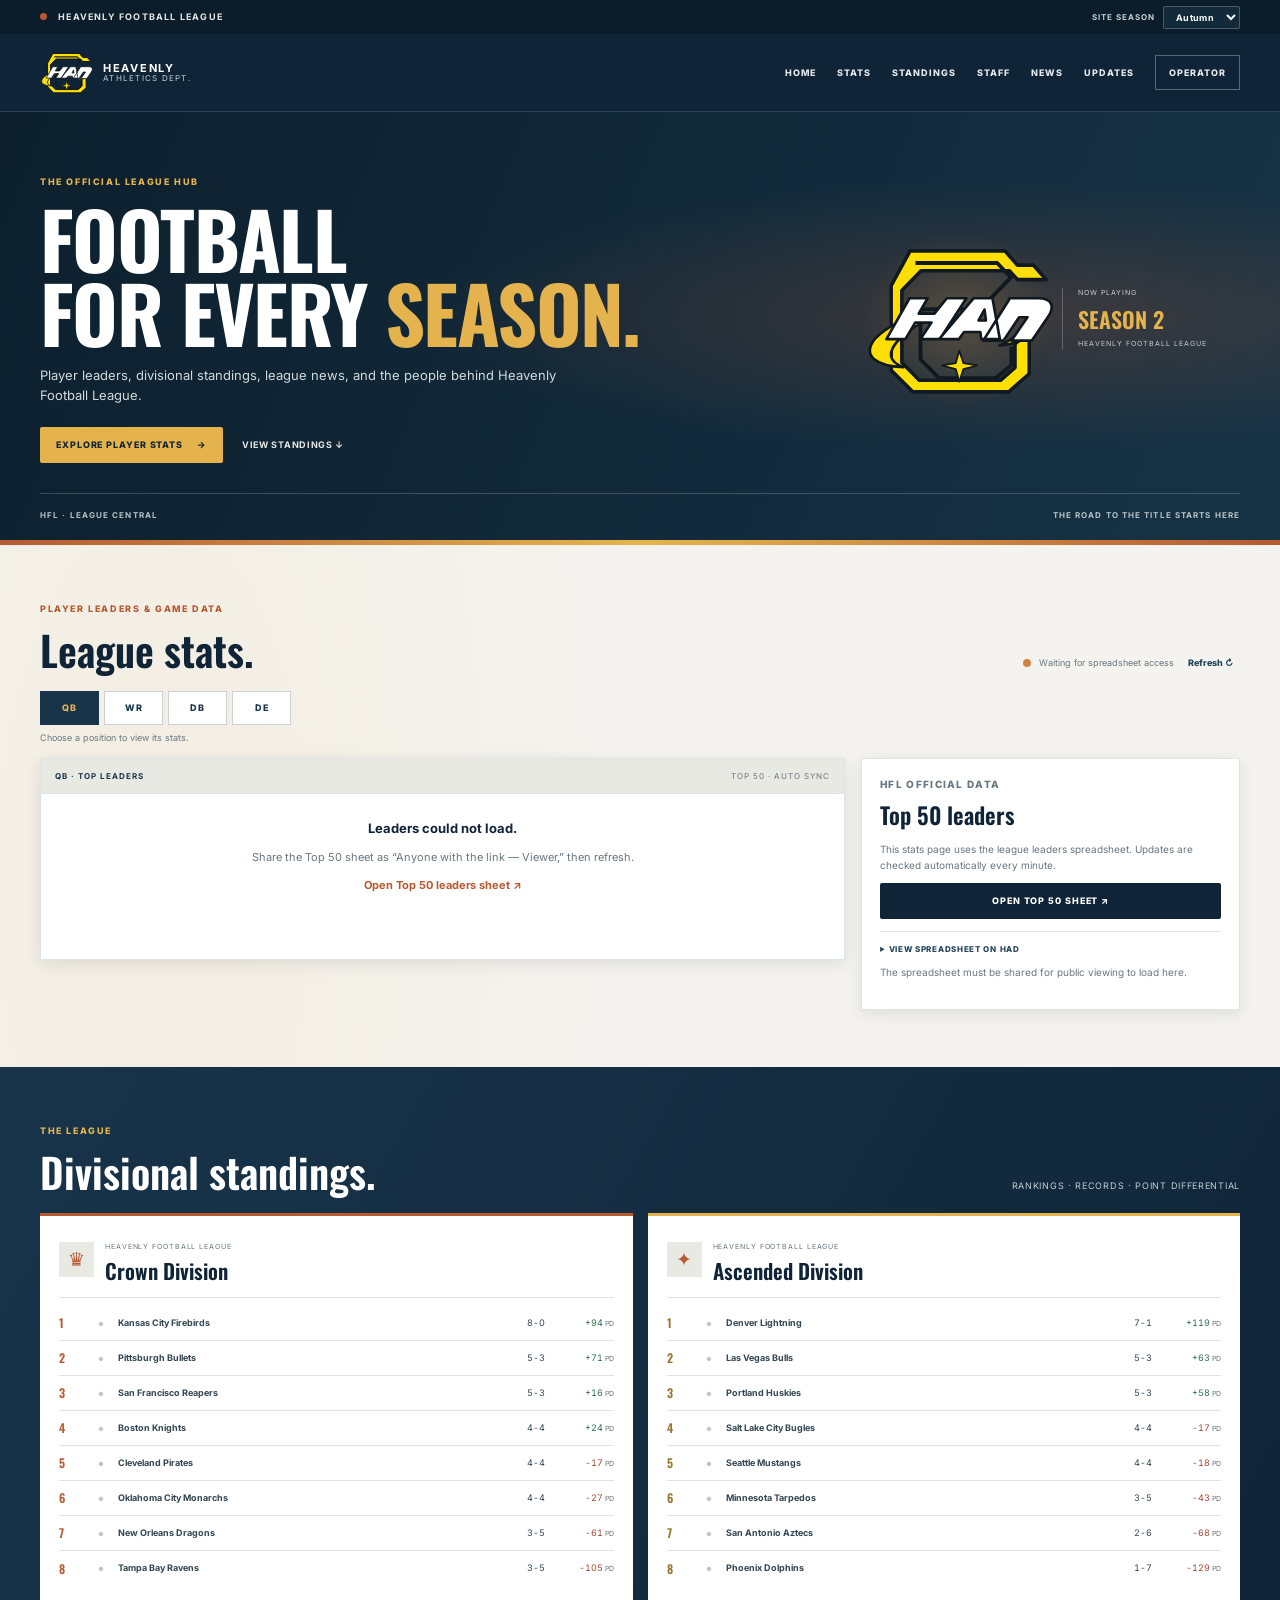
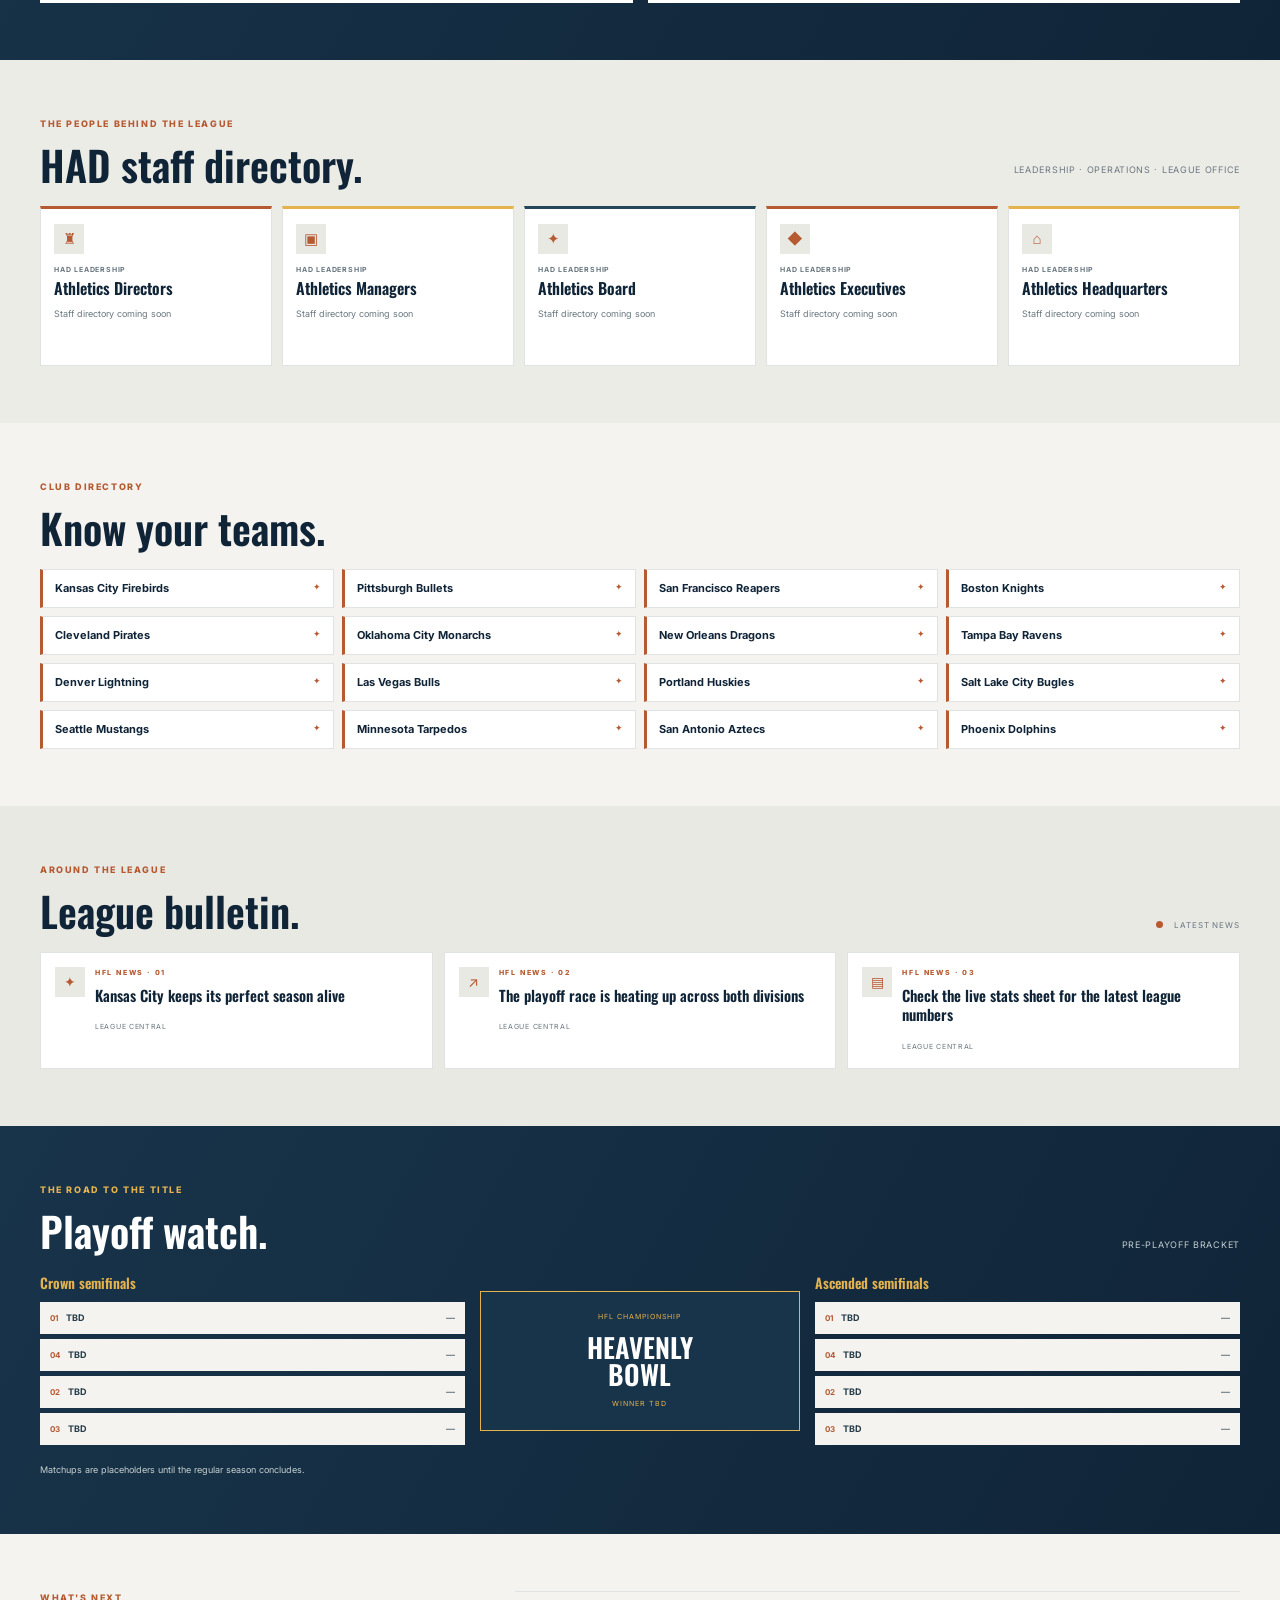
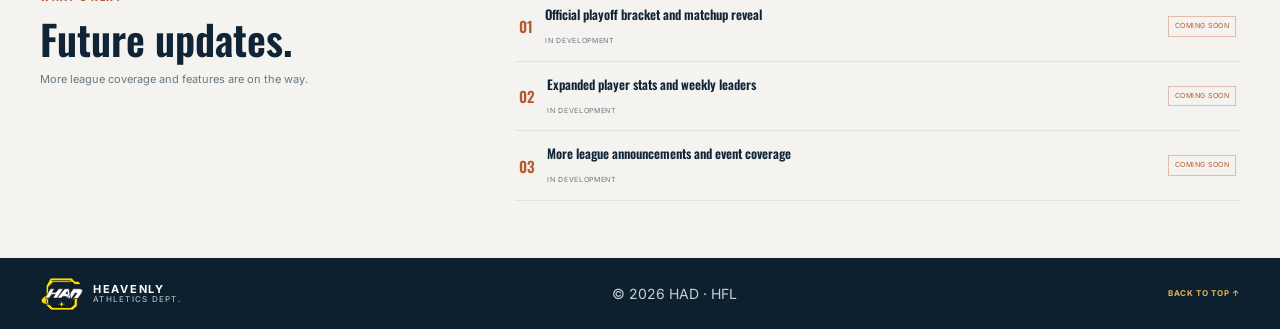
==== commit 21c248eb: "Add seasonal theme switching, improve HAD crest display, and add editable athletics staff hierarchy" ====
--- a/index.html
+++ b/index.html
@@ -4,35 +4,36 @@
   <meta charset="UTF-8">
   <meta name="viewport" content="width=device-width, initial-scale=1">
   <meta name="theme-color" content="#102437">
-  <meta name="description" content="HAD — Heavenly Football League scores, stats, teams and league news.">
+  <meta name="description" content="HAD — Heavenly Football League stats, standings, staff, and league news.">
   <title>HAD | Heavenly Football League</title>
   <link rel="preconnect" href="https://fonts.googleapis.com">
   <link rel="preconnect" href="https://fonts.gstatic.com" crossorigin>
   <link href="https://fonts.googleapis.com/css2?family=Inter:wght@400;500;600;700;800&family=Oswald:wght@500;600;700&display=swap" rel="stylesheet">
-  <link rel="stylesheet" href="styles.css?v=top50">
+  <link rel="stylesheet" href="styles.css?v=seasons-staff-1">
 </head>
 <body>
-  <div class="league-ribbon"><div class="wrap ribbon-inner"><span><i class="ribbon-dot"></i> HEAVENLY FOOTBALL LEAGUE</span><span>SEASON <b id="season-footer">2</b></span></div></div>
-  <div id="falling-leaves" class="falling-leaves" aria-hidden="true"></div>
+  <div class="league-ribbon"><div class="wrap ribbon-inner"><span><i class="ribbon-dot"></i> HEAVENLY FOOTBALL LEAGUE</span><label class="theme-picker">SITE SEASON <select id="theme-select" aria-label="Choose site season"><option value="autumn">Autumn</option><option value="winter">Winter</option><option value="spring">Spring</option><option value="summer">Summer</option></select></label></div></div>
+  <div id="seasonal-decor" class="seasonal-decor" aria-hidden="true"></div>
   <header class="site-header"><div class="wrap header-inner">
-    <a href="#home" class="brand" aria-label="HAD home"><img class="brand-logo" src="assets/had-logo.svg" alt="HAD crest"><span class="brand-copy"><strong>HEAVENLY</strong><small>ATHLETICS DEPT.</small></span></a>
+    <a href="#home" class="brand" aria-label="HAD home"><img class="brand-logo" src="assets/had-logo.svg?v=seasonal" alt="Heavenly Athletics Department crest"><span class="brand-copy"><strong>HEAVENLY</strong><small>ATHLETICS DEPT.</small></span></a>
     <button class="menu-toggle" id="menu-toggle" aria-label="Open menu" aria-expanded="false">☰</button>
-    <nav id="main-nav" class="main-nav" aria-label="Main navigation"><a href="#home">Home</a><a href="#stats">Stats</a><a href="#standings">Standings</a><a href="#teams">Teams</a><a href="#bulletin">News</a><a href="#updates">Updates</a><button class="operator-button" id="operator-toggle" type="button">Operator</button></nav>
+    <nav id="main-nav" class="main-nav" aria-label="Main navigation"><a href="#home">Home</a><a href="#stats">Stats</a><a href="#standings">Standings</a><a href="#staff">Staff</a><a href="#bulletin">News</a><a href="#updates">Updates</a><button class="operator-button" id="operator-toggle" type="button">Operator</button></nav>
   </div></header>
   <main id="home">
-    <section class="hero"><div class="wrap hero-grid"><div class="hero-copy"><p class="eyebrow">THE OFFICIAL LEAGUE HUB</p><h1>FOOTBALL<br>FOR THE <span>FALL.</span></h1><p class="hero-text">All the latest from the Heavenly Football League: player stats, division standings, league news, and the road to the championship.</p><div class="hero-actions"><a class="btn btn-primary" href="#stats">Explore player stats <span>→</span></a><a class="hero-link" href="#standings">View standings ↓</a></div></div><div class="hero-feature"><div class="hero-crest-wrap"><img src="assets/had-logo.svg" class="hero-logo" alt="Heavenly Athletics Department crest"></div><div class="hero-season"><span>NOW PLAYING</span><strong id="hero-season">SEASON 2</strong><small>HEAVENLY FOOTBALL LEAGUE</small></div></div></div><div class="wrap hero-bottom"><span>HFL · LEAGUE CENTRAL</span><span>THE ROAD TO THE TITLE STARTS HERE</span></div></section>
+    <section class="hero"><div class="wrap hero-grid"><div class="hero-copy"><p class="eyebrow">THE OFFICIAL LEAGUE HUB</p><h1>FOOTBALL<br>FOR EVERY <span>SEASON.</span></h1><p class="hero-text">Player leaders, divisional standings, league news, and the people behind Heavenly Football League.</p><div class="hero-actions"><a class="btn btn-primary" href="#stats">Explore player stats <span>→</span></a><a class="hero-link" href="#standings">View standings ↓</a></div></div><div class="hero-feature"><div class="hero-crest-wrap"><img src="assets/had-logo.svg?v=seasonal" class="hero-logo" alt="HAD crest"></div><div class="hero-season"><span>NOW PLAYING</span><strong id="hero-season">SEASON 2</strong><small>HEAVENLY FOOTBALL LEAGUE</small></div></div></div><div class="wrap hero-bottom"><span>HFL · LEAGUE CENTRAL</span><span>THE ROAD TO THE TITLE STARTS HERE</span></div></section>
     <section class="stats-section section" id="stats"><div class="wrap"><div class="section-head"><div><p class="eyebrow dark">PLAYER LEADERS &amp; GAME DATA</p><h2>League stats.</h2></div><div class="sheet-status-wrap"><span class="status-dot" id="status-dot"></span><span id="sheet-status">Connecting to Top 50 leaders…</span><button class="text-button" id="refresh-stats" type="button">Refresh ↻</button></div></div>
       <div class="position-switcher" role="tablist" aria-label="Choose player position"><button class="position-tab active" role="tab" aria-selected="true" data-position="QB">QB</button><button class="position-tab" role="tab" aria-selected="false" data-position="WR">WR</button><button class="position-tab" role="tab" aria-selected="false" data-position="DB">DB</button><button class="position-tab" role="tab" aria-selected="false" data-position="DE">DE</button></div><p class="position-hint" id="position-hint">Choose a position to view its stats.</p>
       <div class="stats-layout"><div class="table-panel"><div class="panel-topline"><strong id="stats-table-title">QB · TOP LEADERS</strong><span>TOP 50 · AUTO SYNC</span></div><div id="stats-table" class="stats-table"><div class="loading-state"><span class="spinner"></span> Loading Top 50 player stats…</div></div></div><aside class="sheet-panel"><p class="mini-label">HFL OFFICIAL DATA</p><h3>Top 50 leaders</h3><p>This stats page uses the league leaders spreadsheet. Updates are checked automatically every minute.</p><a class="btn btn-navy" href="https://docs.google.com/spreadsheets/d/157AYRw6wbe7FAcyypG1iCfl2DQQ2O8K16LFyCGWH3Ho/edit?gid=1438388237#gid=1438388237" target="_blank" rel="noopener">Open Top 50 Sheet ↗</a><details class="sheet-embed"><summary>View spreadsheet on HAD</summary><div class="iframe-wrap"><iframe title="HAD Top 50 leaders spreadsheet" src="https://docs.google.com/spreadsheets/d/157AYRw6wbe7FAcyypG1iCfl2DQQ2O8K16LFyCGWH3Ho/edit?gid=1438388237#gid=1438388237" loading="lazy"></iframe></div></details><p class="sheet-note">The spreadsheet must be shared for public viewing to load here.</p></aside></div>
     </div></section>
     <section class="division-section section" id="standings"><div class="wrap"><div class="section-head"><div><p class="eyebrow">THE LEAGUE</p><h2>Divisional standings.</h2></div><span class="section-note">Rankings · records · point differential</span></div><div class="division-grid"><article class="division-card"><div class="division-heading"><span>♛</span><div><small>HEAVENLY FOOTBALL LEAGUE</small><h3>Crown Division</h3></div></div><ol class="standings-list" id="crown-standings"></ol></article><article class="division-card division-ascended"><div class="division-heading"><span>✦</span><div><small>HEAVENLY FOOTBALL LEAGUE</small><h3>Ascended Division</h3></div></div><ol class="standings-list" id="ascended-standings"></ol></article></div></div></section>
+    <section class="staff-section section" id="staff"><div class="wrap"><div class="section-head"><div><p class="eyebrow dark">THE PEOPLE BEHIND THE LEAGUE</p><h2>HAD staff directory.</h2></div><p class="section-note">Leadership · operations · league office</p></div><div class="staff-hierarchy" id="staff-hierarchy"></div></div></section>
     <section class="teams-section section" id="teams"><div class="wrap"><div class="section-head"><div><p class="eyebrow dark">CLUB DIRECTORY</p><h2>Know your teams.</h2></div></div><div class="team-grid" id="team-directory"></div></div></section>
     <section class="bulletin-section section" id="bulletin"><div class="wrap"><div class="section-head"><div><p class="eyebrow dark">AROUND THE LEAGUE</p><h2>League bulletin.</h2></div><span class="news-badge"><i class="ribbon-dot"></i> LATEST NEWS</span></div><div class="bulletin-grid" id="bulletin-list"></div></div></section>
     <section class="playoff-section section" id="bracket"><div class="wrap"><div class="section-head"><div><p class="eyebrow">THE ROAD TO THE TITLE</p><h2>Playoff watch.</h2></div><span class="section-note">PRE-PLAYOFF BRACKET</span></div><div class="bracket-board"><div class="bracket-side"><h3>Crown semifinals</h3><div class="bracket-match"><span>01</span> TBD <b>—</b></div><div class="bracket-match"><span>04</span> TBD <b>—</b></div><div class="bracket-match"><span>02</span> TBD <b>—</b></div><div class="bracket-match"><span>03</span> TBD <b>—</b></div></div><div class="bracket-final"><span>HFL CHAMPIONSHIP</span><strong>HEAVENLY<br>BOWL</strong><small>WINNER TBD</small></div><div class="bracket-side"><h3>Ascended semifinals</h3><div class="bracket-match"><span>01</span> TBD <b>—</b></div><div class="bracket-match"><span>04</span> TBD <b>—</b></div><div class="bracket-match"><span>02</span> TBD <b>—</b></div><div class="bracket-match"><span>03</span> TBD <b>—</b></div></div></div><p class="bracket-note">Matchups are placeholders until the regular season concludes.</p></div></section>
     <section class="updates-section section" id="updates"><div class="wrap updates-layout"><div><p class="eyebrow dark">WHAT'S NEXT</p><h2>Future updates.</h2><p class="updates-intro">More league coverage and features are on the way.</p></div><div class="update-list" id="update-list"></div></div></section>
   </main>
-  <footer class="site-footer"><div class="wrap footer-inner"><a href="#home" class="brand"><img class="brand-logo footer-logo" src="assets/had-logo.svg" alt="HAD crest"><span class="brand-copy"><strong>HEAVENLY</strong><small>ATHLETICS DEPT.</small></span></a><span>© <span id="year"></span> HAD · HFL</span><a class="footer-link" href="#home">Back to top ↑</a></div></footer>
-  <dialog id="operator-dialog" class="operator-dialog"><form method="dialog"><div class="dialog-head"><div><p class="eyebrow dark">OPERATOR</p><h2>Manage league data.</h2></div><button type="button" class="close-dialog" aria-label="Close">×</button></div><p class="operator-note">Set each team’s emoji, rank, win-loss record, and point differential. These changes save in this browser only; shared publishing requires a secure backend.</p><label class="season-label">Season number<input id="season-input" type="number" min="1" value="2"></label><div class="standings-editor-heading"><h3>Crown Division</h3><span>Rank · Emoji · W-L · PD</span></div><div id="crown-editor" class="standings-editor"></div><div class="standings-editor-heading"><h3>Ascended Division</h3><span>Rank · Emoji · W-L · PD</span></div><div id="ascended-editor" class="standings-editor"></div><label>Bulletin headlines (one per line)<textarea id="bulletin-input" rows="3"></textarea></label><label>Future updates (one per line)<textarea id="updates-input" rows="3"></textarea></label><div class="dialog-actions"><button id="reset-content" type="button" class="btn btn-secondary">Reset</button><button id="save-content" type="button" class="btn btn-primary">Save changes</button></div></form></dialog>
-  <script src="app.js?v=top50"></script>
+  <footer class="site-footer"><div class="wrap footer-inner"><a href="#home" class="brand"><img class="brand-logo footer-logo" src="assets/had-logo.svg?v=seasonal" alt="HAD crest"><span class="brand-copy"><strong>HEAVENLY</strong><small>ATHLETICS DEPT.</small></span></a><span>© <span id="year"></span> HAD · HFL</span><a class="footer-link" href="#home">Back to top ↑</a></div></footer>
+  <dialog id="operator-dialog" class="operator-dialog"><form method="dialog"><div class="dialog-head"><div><p class="eyebrow dark">OPERATOR</p><h2>Manage league data.</h2></div><button type="button" class="close-dialog" aria-label="Close">×</button></div><p class="operator-note">Operator changes are saved in this browser only. Shared publishing requires a secure backend.</p><label class="season-label">Season number<input id="season-input" type="number" min="1" value="2"></label><div class="standings-editor-heading"><h3>Crown Division</h3><span>Rank · Emoji · W-L · PD</span></div><div id="crown-editor" class="standings-editor"></div><div class="standings-editor-heading"><h3>Ascended Division</h3><span>Rank · Emoji · W-L · PD</span></div><div id="ascended-editor" class="standings-editor"></div><div class="staff-editor-heading"><h3>Staff directory</h3><span>Enter names, one per line</span></div><div class="staff-editor-grid"><label>Athletics Directors<textarea id="staff-directors" rows="2" placeholder="Name — title"></textarea></label><label>Athletics Managers<textarea id="staff-managers" rows="2" placeholder="Name — title"></textarea></label><label>Athletics Board<textarea id="staff-board" rows="2" placeholder="Name — title"></textarea></label><label>Athletics Executives<textarea id="staff-executives" rows="2" placeholder="Name — title"></textarea></label><label>Athletics Headquarters<textarea id="staff-headquarters" rows="2" placeholder="Department or staff names"></textarea></label></div><label>Bulletin headlines (one per line)<textarea id="bulletin-input" rows="3"></textarea></label><label>Future updates (one per line)<textarea id="updates-input" rows="3"></textarea></label><div class="dialog-actions"><button id="reset-content" type="button" class="btn btn-secondary">Reset</button><button id="save-content" type="button" class="btn btn-primary">Save changes</button></div></form></dialog>
+  <script src="app.js?v=seasons-staff-1"></script>
 </body>
 </html>
--- a/styles.css
+++ b/styles.css
@@ -1 +1 @@
-:root{--navy-900:#102437;--navy-800:#18344a;--navy-700:#24465b;--gold:#e5b34e;--autumn:#b65a32;--paper:#f4f3ef;--ink:#202a32;--muted:#697780;--line:rgba(255,255,255,.15);--light-line:#dfe3e3;--shadow:rgba(16,36,55,.1);--white:#fff}*{box-sizing:border-box}html{scroll-behavior:smooth;scroll-padding-top:90px}body{margin:0;font-family:Inter,sans-serif;background:var(--paper);color:var(--ink);line-height:1.55}a{color:inherit;text-decoration:none}button,input,textarea{font:inherit}.wrap{width:min(1200px,calc(100% - 40px));margin:0 auto}.league-ribbon{height:31px;background:#0b1c2a;color:#dfe5e7;font-size:9px;letter-spacing:1.3px;font-weight:700}.ribbon-inner{height:100%;display:flex;align-items:center;justify-content:space-between}.ribbon-dot{display:inline-block;width:7px;height:7px;border-radius:50%;background:#c96c38;margin-right:8px}.site-header{position:sticky;top:0;z-index:20;background:#102437;border-bottom:1px solid rgba(255,255,255,.12)}.header-inner{display:flex;align-items:center;justify-content:space-between;min-height:77px;gap:20px}.brand{display:inline-flex;align-items:center;gap:10px;color:white}.brand-logo{width:50px;height:50px;object-fit:contain}.brand-copy{display:flex;flex-direction:column;line-height:1.05}.brand-copy strong{font-size:11px;letter-spacing:1.7px}.brand-copy small{font-size:8px;letter-spacing:1.25px;color:#c5cdd1}.main-nav{display:flex;align-items:center;gap:24px}.main-nav a,.operator-button{font-size:10px;font-weight:800;letter-spacing:1.1px;text-transform:uppercase;color:#e4e8ea}.main-nav a:hover{color:#e5b34e}.operator-button{background:transparent;border:1px solid rgba(255,255,255,.3);padding:11px 14px;cursor:pointer}.menu-toggle{display:none;background:none;border:0;color:white;font-size:25px}.hero{position:relative;overflow:hidden;color:#fff;background:linear-gradient(112deg,rgba(13,31,45,.98),rgba(22,51,69,.94)),radial-gradient(ellipse at 82% 50%,#745039,transparent 45%);padding:69px 0 25px}.hero:after{content:"";position:absolute;inset:auto 0 0;height:6px;background:linear-gradient(90deg,#9b4c2b,#d8a34b,#9b4c2b);opacity:.85}.hero-grid{display:grid;grid-template-columns:1.3fr .7fr;align-items:center;gap:32px}.eyebrow{margin:0 0 13px;color:#d7ad5e;font-size:9px;letter-spacing:1.7px;font-weight:800;text-transform:uppercase}.eyebrow.dark{color:#81552d}.hero-copy h1{font:700 clamp(46px,7vw,80px)/.95 Oswald,sans-serif;letter-spacing:-1.7px;margin:0 0 17px}.hero-copy h1 span{color:#e5b34e}.hero-text{max-width:570px;color:#d2dadd;font-size:14px}.hero-actions{display:flex;align-items:center;gap:20px;margin-top:24px}.btn{display:inline-flex;align-items:center;justify-content:center;padding:12px 17px;border-radius:2px;font-size:9px;font-weight:800;letter-spacing:1px;text-transform:uppercase}.btn-primary{background:#d9a64a;color:#172633}.btn-primary span{margin-left:17px}.btn-navy{background:#102437;color:white;width:100%}.hero-link{font-size:10px;color:#e7e8e5;font-weight:700;text-transform:uppercase;letter-spacing:.8px}.hero-feature{display:flex;align-items:center;justify-content:center;gap:9px}.hero-crest-wrap{width:195px;height:185px;display:grid;place-items:center;background:radial-gradient(ellipse,#f1bd5230,transparent 70%)}.hero-logo{width:100%;height:100%;object-fit:contain;filter:drop-shadow(0 8px 18px #0005)}.hero-season{display:flex;flex-direction:column;border-left:1px solid #ffffff3b;padding-left:17px}.hero-season span,.hero-season small{font-size:8px;letter-spacing:1.1px;color:#c7cdd0}.hero-season strong{font:600 23px Oswald,sans-serif;color:#efc263;margin:4px 0}.hero-bottom{display:flex;justify-content:space-between;padding-top:17px;margin-top:36px;border-top:1px solid #ffffff30;color:#b9c3c8;font-size:8px;font-weight:700;letter-spacing:1.25px}.section{padding:62px 0}.section-head{display:flex;align-items:end;justify-content:space-between;gap:20px;margin-bottom:23px}.section-head h2,.updates-layout h2{margin:0;color:#142a3b;font:600 clamp(32px,4vw,43px)/1.05 Oswald,sans-serif;letter-spacing:-.3px}.sheet-status-wrap{display:flex;align-items:center;gap:8px;color:var(--muted);font-size:10px}.status-dot{height:8px;width:8px;border-radius:50%;background:#d18443}.status-dot.connected{background:#4b9b66}.text-button{border:0;background:transparent;color:#7a542e;font-weight:800;cursor:pointer;font-size:10px}.position-switcher{display:flex;gap:5px;margin-bottom:7px}.position-tab{min-width:61px;padding:10px 16px;border:1px solid #ccd2d3;background:#fff;color:#284257;font-size:10px;font-weight:800;letter-spacing:1px;cursor:pointer}.position-tab:hover,.position-tab.active{background:#16334a;color:#efc05b;border-color:#16334a}.position-hint{min-height:18px;margin:0 0 11px;color:#6b7478;font-size:10px}.stats-layout{display:grid;grid-template-columns:1.7fr .8fr;gap:17px;align-items:start}.table-panel,.sheet-panel{background:white;border:1px solid #dfe3e3;box-shadow:0 4px 15px #1a2c3810}.table-panel{overflow:hidden}.panel-topline{display:flex;justify-content:space-between;padding:12px 15px;background:#e9edef;border-bottom:1px solid #d7dddf;font-size:8px;letter-spacing:1.1px;color:#4f626f}.panel-topline strong{color:#17334a}.stats-table{min-height:170px}.table-scroll{overflow:auto;max-height:430px}.stats-table table{width:100%;border-collapse:collapse}.stats-table th,.stats-table td{padding:10px 12px;border-bottom:1px solid #e6e9e9;text-align:left;white-space:nowrap;font-size:11px}.stats-table th{position:sticky;top:0;background:#f0f2f1;color:#384e5d;font-size:9px;text-transform:uppercase;letter-spacing:.8px}.stats-table tbody tr:nth-child(even){background:#f8f8f6}.stats-table tbody tr:hover{background:#f9f0df}.loading-state{min-height:170px;display:flex;justify-content:center;align-items:center;gap:10px;color:#68747c;font-size:12px}.spinner{width:16px;height:16px;border:2px solid #d9dedf;border-top-color:#29485c;border-radius:50%;animation:spin .8s linear infinite}@keyframes spin{to{transform:rotate(360deg)}}.sheet-message{padding:26px;text-align:center;color:#68747c;font-size:12px}.sheet-message strong{display:block;color:#19354a;font-size:14px}.sheet-message a{font-weight:700;color:#9a582e}.sheet-panel{padding:19px;background:#fff}.mini-label{color:#9a612e;font-size:8px;font-weight:800;letter-spacing:1.4px;margin:0 0 7px}.sheet-panel h3{margin:0 0 9px;color:#173148;font:600 25px Oswald,sans-serif}.sheet-panel p{font-size:11px;color:#697780}.sheet-embed{padding-top:12px;margin-top:14px;border-top:1px solid #e2e5e5}.sheet-embed summary{font-size:9px;font-weight:800;letter-spacing:.8px;text-transform:uppercase;cursor:pointer;color:#344e5f}.iframe-wrap{height:260px;margin-top:10px}.iframe-wrap iframe{width:100%;height:100%;border:0}.division-section{background:linear-gradient(120deg,#1d3443,#263f4c)}.division-section .section-head h2{color:#fff}.division-section .section-note{color:#c3ced1;font-size:10px;letter-spacing:.8px;text-transform:uppercase}.division-grid{display:grid;grid-template-columns:1fr 1fr;gap:16px}.division-card{background:#f8f8f5;border-top:3px solid #c17a3e;padding:19px 21px}.division-ascended{border-top-color:#d6ad53}.division-heading{display:flex;align-items:center;gap:12px;padding-bottom:13px;border-bottom:1px solid #dfe2df}.division-heading>span{width:37px;height:37px;display:grid;place-items:center;color:#a95e32;background:#f2e7d8;font-size:20px}.division-heading small{font-size:8px;letter-spacing:1px;color:#7d8587}.division-heading h3{font:600 22px Oswald,sans-serif;color:#183346;margin:0}.standings-list{list-style:none;padding:0;margin:10px 0 0;counter-reset:none}.standing-row{display:grid;grid-template-columns:31px 27px minmax(120px,1fr) 62px 70px;align-items:center;gap:6px;min-height:38px;border-bottom:1px solid #e3e5e2;color:#334652;font-size:10px}.standing-row:last-child{border-bottom:0}.standing-rank{font:600 12px Oswald,sans-serif;color:#a66134}.division-ascended .standing-rank{color:#98752f}.standing-emoji{font-size:15px;text-align:center}.emoji-placeholder{color:#c1c6c4}.standing-team{font-weight:700}.standing-record,.standing-pd{text-align:right;font-size:10px;font-variant-numeric:tabular-nums}.standing-pd small{font-size:7px;color:#818b8c}.standing-pd.negative{color:#a44936}.standing-pd.positive{color:#32704d}.teams-section{background:#f4f3ef}.team-grid{display:grid;grid-template-columns:repeat(4,1fr);gap:9px}.team-card{background:#fff;border:1px solid #e1e3e1;border-left:3px solid #b56a37;padding:11px 13px;font-size:10px;color:#657078}.team-card span{float:right;color:#a66134}.team-card b{display:block;color:#213b4d;font-size:12px}.bulletin-section{background:#e9e9e4}.bulletin-grid{display:grid;grid-template-columns:repeat(3,1fr);gap:12px}.bulletin-card{display:flex;gap:12px;background:#fff;border:1px solid #dfe2df;padding:16px;min-height:120px}.bulletin-icon{width:32px;height:32px;flex:0 0 32px;display:grid;place-items:center;background:#f4e8d8;color:#a45e32}.bulletin-card .eyebrow{font-size:8px;margin:1px 0 8px}.bulletin-card h3{font:600 16px/1.3 Oswald,sans-serif;color:#1a3446;margin:0 0 9px}.bulletin-card small{font-size:8px;letter-spacing:.8px;color:#828b8e}.news-badge{font-size:8px;letter-spacing:1px;color:#657078}.news-badge .ribbon-dot{background:#bd6938}.playoff-section{background:#193343}.playoff-section .section-head h2{color:#fff}.playoff-section .eyebrow{color:#e4b75d}.playoff-section .section-note{color:#c3ced1;font-size:10px;letter-spacing:.8px;text-transform:uppercase}.bracket-board{display:grid;grid-template-columns:1fr .75fr 1fr;align-items:center;gap:16px}.bracket-side h3{font:600 15px Oswald,sans-serif;color:#f1c15e;margin:0 0 10px}.bracket-match{display:flex;align-items:center;gap:9px;background:#f4f3ef;color:#263c49;padding:10px 11px;margin:6px 0;font-size:10px;font-weight:700}.bracket-match span{color:#a66134;font-size:9px}.bracket-match b{margin-left:auto;color:#8b9291}.bracket-final{text-align:center;border:1px solid #d9b866;background:#213e4e;padding:23px 10px;color:#fff}.bracket-final span,.bracket-final small{display:block;font-size:8px;letter-spacing:1px;color:#e8c66f}.bracket-final strong{display:block;font:600 28px/1 Oswald,sans-serif;margin:12px 0}.bracket-note{font-size:10px;color:#c6d0d1;margin:15px 0 0}.updates-section{background:#f4f3ef}.updates-layout{display:grid;grid-template-columns:.75fr 1.25fr;gap:45px}.updates-layout h2{margin:0;color:#142a3b;font:600 clamp(32px,4vw,43px)/1.05 Oswald,sans-serif}.updates-intro{font-size:12px;color:#6c777c}.update-list{border-top:1px solid #d9dddd}.update-item{display:flex;align-items:center;gap:13px;padding:13px 4px;border-bottom:1px solid #d9dddd}.update-index{color:#ab6737;font:600 16px Oswald,sans-serif}.update-item h3{font:600 14px Oswald,sans-serif;color:#203a4b;margin:0 0 3px}.update-item small{font-size:8px;letter-spacing:.8px;color:#818a8d}.update-status{margin-left:auto;font-size:8px;letter-spacing:.6px;color:#96552f;border:1px solid #ddc5ad;padding:5px 7px;white-space:nowrap}.site-footer{background:#0d202f;color:#c7d0d3;padding:16px 0}.footer-inner{display:flex;align-items:center;justify-content:space-between;gap:15px}.footer-logo{width:43px;height:43px}.footer-link{font-size:9px;color:#e5b34e;font-weight:700;text-transform:uppercase;letter-spacing:.8px}.operator-dialog{width:min(760px,calc(100% - 28px));max-height:88vh;overflow:auto;border:1px solid #c7cfd0;padding:24px;background:#f4f3ef;color:#20313b}.operator-dialog::backdrop{background:#081722bb}.dialog-head{display:flex;justify-content:space-between}.dialog-head h2{margin:0;font:600 26px Oswald,sans-serif}.close-dialog{border:0;background:none;font-size:24px;cursor:pointer}.operator-note,.operator-dialog label{font-size:11px;color:#5e6a70}.season-label{display:block;font-weight:700}.season-label input{display:block;width:120px}.standings-editor-heading{display:flex;align-items:center;justify-content:space-between;margin-top:20px;border-bottom:1px solid #ccd3d2}.standings-editor-heading h3{margin:0 0 6px;font:600 18px Oswald,sans-serif;color:#203a4b}.standings-editor-heading span{font-size:9px;color:#737e82}.editor-team-row{display:grid;grid-template-columns:minmax(150px,1fr) 65px 72px 85px 78px;gap:8px;align-items:end;padding:8px 0;border-bottom:1px solid #e0e3e0}.editor-team-name{font-size:10px;font-weight:700;padding-bottom:10px}.editor-team-row label,.operator-dialog>form>label{display:block;font-size:8px;font-weight:700;color:#5c6b71}.editor-team-row input,.operator-dialog input,.operator-dialog textarea{display:block;width:100%;margin-top:4px;padding:7px;border:1px solid #d5dad9;background:white;color:#243746}.operator-dialog form>label{display:block;margin:12px 0;font-weight:700}.operator-dialog form>label textarea{resize:vertical}.dialog-actions{display:flex;justify-content:flex-end;gap:9px;margin-top:16px}.btn-secondary{background:#fff;color:#233c4d;border:1px solid #cbd2d3}.falling-leaves{position:fixed;inset:0;z-index:12;overflow:hidden;pointer-events:none}.fall-leaf{position:absolute;top:-30px;width:13px;height:19px;background:var(--leaf-color);border-radius:95% 0 95% 0;opacity:.72;transform:scale(var(--leaf-scale)) rotate(0deg);animation:leaf-fall var(--duration) linear var(--delay) infinite;filter:drop-shadow(0 1px 1px #18233042)}@keyframes leaf-fall{0%{translate:0 -5vh;rotate:0deg;opacity:0}8%{opacity:.72}25%{translate:var(--sway) 25vh;rotate:110deg}50%{translate:calc(var(--sway)*-.65) 52vh;rotate:230deg}75%{translate:var(--sway) 78vh;rotate:340deg}100%{translate:calc(var(--sway)*-.4) 112vh;rotate:520deg;opacity:.1}}@media(prefers-reduced-motion:reduce){*,*::before,*::after{scroll-behavior:auto!important;animation-duration:.01ms!important;animation-iteration-count:1!important}}@media(max-width:850px){.hero-grid{grid-template-columns:1fr .75fr}.hero-feature{flex-direction:column}.hero-season{border-left:0;border-top:1px solid #ffffff3b;padding:9px 0 0;text-align:center}.stats-layout{grid-template-columns:1fr}.team-grid{grid-template-columns:repeat(2,1fr)}.bulletin-grid{grid-template-columns:1fr 1fr}}@media(max-width:650px){.wrap{width:calc(100% - 28px)}.header-inner{min-height:68px}.brand-logo{width:43px;height:43px}.menu-toggle{display:block}.main-nav{display:none;position:absolute;top:68px;left:0;right:0;background:#102437;padding:14px 22px 20px;align-items:stretch;flex-direction:column;gap:0}.main-nav.open{display:flex}.main-nav a{padding:12px 0;border-bottom:1px solid #ffffff20}.operator-button{margin-top:12px}.hero{padding:48px 0 20px}.hero-grid{grid-template-columns:1fr}.hero-feature{flex-direction:row;justify-content:flex-start}.hero-crest-wrap{width:140px;height:130px}.hero-season{border-top:0;border-left:1px solid #ffffff3b;padding:8px 0 8px 13px;text-align:left}.hero-bottom{margin-top:22px;font-size:7px}.section{padding:48px 0}.section-head{align-items:flex-start;flex-direction:column}.sheet-status-wrap{flex-wrap:wrap}.division-grid,.bracket-board,.updates-layout{grid-template-columns:1fr}.division-card{padding:14px}.standing-row{grid-template-columns:27px 24px minmax(100px,1fr) 47px 56px;gap:4px;font-size:9px}.standing-record,.standing-pd{font-size:9px}.team-grid{grid-template-columns:repeat(2,1fr)}.bulletin-grid{grid-template-columns:1fr}.bracket-final{grid-row:2}.footer-inner{flex-wrap:wrap}.footer-inner>span{margin-left:auto}.falling-leaves{opacity:.78}.editor-team-row{grid-template-columns:minmax(110px,1fr) 52px 58px 66px 58px;gap:5px}.editor-team-name{font-size:9px}.editor-team-row input{padding:6px 4px;font-size:10px}}@media(max-width:380px){.team-grid{grid-template-columns:1fr}.standing-row{grid-template-columns:24px 20px minmax(85px,1fr) 42px 49px}.position-tab{min-width:53px;padding:9px 12px}}
+:root{--navy-900:#102437;--navy-800:#18344a;--navy-700:#24465b;--accent:#b65a32;--accent-soft:#e5b34e;--paper:#f4f3ef;--surface:#fff;--surface-alt:#e9e9e4;--ink:#202a32;--muted:#697780;--line:#dfe3e3;--hero-start:#0d1f2d;--hero-end:#163345;--theme-filter:none;--shadow:rgba(16,36,55,.1)}:root[data-theme="winter"]{--navy-900:#172b44;--navy-800:#213b58;--navy-700:#345c78;--accent:#5d91b5;--accent-soft:#c7e4f2;--paper:#eef3f7;--surface:#fff;--surface-alt:#e1ebf2;--ink:#1d2c3b;--muted:#637789;--line:#d5e0e8;--hero-start:#102339;--hero-end:#294967;--theme-filter:grayscale(.25) sepia(.12) hue-rotate(155deg)}:root[data-theme="spring"]{--navy-900:#183c3b;--navy-800:#24544b;--navy-700:#367264;--accent:#538a58;--accent-soft:#d9bd69;--paper:#f1f5ed;--surface:#fff;--surface-alt:#e7efe4;--ink:#26352d;--muted:#68786c;--line:#dce6d8;--hero-start:#143731;--hero-end:#32604d;--theme-filter:grayscale(.2) sepia(.18) hue-rotate(55deg)}:root[data-theme="summer"]{--navy-900:#12384b;--navy-800:#1b5265;--navy-700:#26758a;--accent:#d47b37;--accent-soft:#f1cd59;--paper:#f4f3e9;--surface:#fff;--surface-alt:#eeecdc;--ink:#25363b;--muted:#66777a;--line:#e4e0cc;--hero-start:#0d3244;--hero-end:#286779;--theme-filter:grayscale(.15) sepia(.2) hue-rotate(335deg)}*{box-sizing:border-box}html{scroll-behavior:smooth;scroll-padding-top:90px}body{margin:0;font:14px/1.55 Inter,sans-serif;background:radial-gradient(ellipse at 12% 25%,color-mix(in srgb,var(--accent-soft) 8%,transparent),transparent 30%),radial-gradient(ellipse at 90% 72%,color-mix(in srgb,var(--accent) 6%,transparent),transparent 34%),var(--paper);color:var(--ink)}a{color:inherit;text-decoration:none}button,input,textarea,select{font:inherit}.wrap{width:min(1200px,calc(100% - 40px));margin:0 auto}.league-ribbon{height:34px;background:#0b1c2a;color:#e3e7e8;font-size:9px;letter-spacing:1.2px;font-weight:700;position:relative;z-index:22}.ribbon-inner{height:100%;display:flex;align-items:center;justify-content:space-between}.ribbon-dot{display:inline-block;width:7px;height:7px;border-radius:50%;background:var(--accent);margin-right:8px}.theme-picker{display:flex;align-items:center;gap:8px;color:#c7d0d4;font-size:8px;letter-spacing:1px}.theme-picker select{border:1px solid #ffffff3b;background:#122a3a;color:#fff;padding:4px 8px;font-size:9px;letter-spacing:.3px;border-radius:2px}.seasonal-decor{position:fixed;inset:0;z-index:21;overflow:hidden;pointer-events:none}.season-particle{position:absolute;top:-35px;font-size:var(--particle-size);opacity:0;animation:season-fall var(--duration) linear var(--delay) infinite;filter:drop-shadow(0 1px 2px #17243030)}.particle-autumn{color:#bb6338}.particle-winter{color:#91bad0}.particle-spring{color:#d795ad}.particle-summer{color:#e4bf55}@keyframes season-fall{0%{translate:0 -4vh;rotate:0deg;opacity:0}8%{opacity:.74}27%{translate:var(--sway) 27vh;rotate:115deg}53%{translate:calc(var(--sway)*-.7) 55vh;rotate:230deg}78%{translate:var(--sway) 83vh;rotate:360deg}100%{translate:calc(var(--sway)*-.3) 110vh;rotate:500deg;opacity:.08}}.site-header{position:sticky;top:0;z-index:20;background:var(--navy-900);border-bottom:1px solid #ffffff20}.header-inner{display:flex;align-items:center;justify-content:space-between;min-height:77px;gap:20px}.brand{display:inline-flex;align-items:center;gap:10px;color:#fff}.brand-logo{width:53px;height:53px;object-fit:contain;filter:var(--theme-filter);transition:filter .25s}.brand-copy{display:flex;flex-direction:column;line-height:1.05}.brand-copy strong{font-size:11px;letter-spacing:1.7px}.brand-copy small{font-size:8px;letter-spacing:1.25px;color:#c5cdd1}.main-nav{display:flex;align-items:center;gap:21px}.main-nav a,.operator-button{font-size:9px;font-weight:800;letter-spacing:1px;text-transform:uppercase;color:#e4e8ea}.main-nav a:hover{color:var(--accent-soft)}.operator-button{background:transparent;border:1px solid #ffffff50;padding:10px 13px;cursor:pointer}.menu-toggle{display:none;background:none;border:0;color:white;font-size:25px}.hero{position:relative;overflow:hidden;color:#fff;background:radial-gradient(ellipse at 80% 47%,color-mix(in srgb,var(--accent) 25%,transparent),transparent 42%),linear-gradient(112deg,var(--hero-start),var(--hero-end));padding:63px 0 23px}.hero:after{content:"";position:absolute;inset:auto 0 0;height:5px;background:linear-gradient(90deg,var(--accent),var(--accent-soft),var(--accent))}.hero-grid{display:grid;grid-template-columns:1.3fr .7fr;align-items:center;gap:30px}.eyebrow{margin:0 0 12px;color:var(--accent-soft);font-size:9px;letter-spacing:1.6px;font-weight:800;text-transform:uppercase}.eyebrow.dark{color:var(--accent)}.hero-copy h1{font:700 clamp(46px,7vw,78px)/.95 Oswald,sans-serif;letter-spacing:-1.6px;margin:0 0 16px}.hero-copy h1 span{color:var(--accent-soft)}.hero-text{max-width:560px;color:#d2dadd;font-size:13px}.hero-actions{display:flex;align-items:center;gap:19px;margin-top:22px}.btn{display:inline-flex;align-items:center;justify-content:center;padding:11px 16px;border-radius:2px;font-size:9px;font-weight:800;letter-spacing:.9px;text-transform:uppercase}.btn-primary{background:var(--accent-soft);color:#172633}.btn-primary span{margin-left:14px}.btn-navy{background:var(--navy-900);color:white;width:100%}.hero-link{font-size:9px;color:#e7e8e5;font-weight:700;text-transform:uppercase;letter-spacing:.7px}.hero-feature{display:flex;align-items:center;justify-content:center;gap:8px}.hero-crest-wrap{width:190px;height:178px;display:grid;place-items:center;background:radial-gradient(ellipse,color-mix(in srgb,var(--accent-soft) 18%,transparent),transparent 70%)}.hero-logo{width:100%;height:100%;object-fit:contain;filter:var(--theme-filter) drop-shadow(0 8px 18px #0005);transition:filter .25s}.hero-season{display:flex;flex-direction:column;border-left:1px solid #ffffff3b;padding-left:15px}.hero-season span,.hero-season small{font-size:7px;letter-spacing:1px;color:#c7cdd0}.hero-season strong{font:600 22px Oswald,sans-serif;color:var(--accent-soft);margin:4px 0}.hero-bottom{display:flex;justify-content:space-between;padding-top:15px;margin-top:30px;border-top:1px solid #ffffff30;color:#b9c3c8;font-size:8px;font-weight:700;letter-spacing:1.1px}.section{padding:57px 0;background-color:transparent}.section-head{display:flex;align-items:end;justify-content:space-between;gap:18px;margin-bottom:20px}.section-head h2,.updates-layout h2{margin:0;color:var(--navy-900);font:600 clamp(30px,4vw,41px)/1.05 Oswald,sans-serif}.sheet-status-wrap{display:flex;align-items:center;gap:8px;color:var(--muted);font-size:9px}.status-dot{height:8px;width:8px;border-radius:50%;background:#d18443}.status-dot.connected{background:#4b9b66}.text-button{border:0;background:transparent;color:var(--navy-700);font-weight:800;cursor:pointer;font-size:9px}.position-switcher{display:flex;gap:5px;margin-bottom:6px}.position-tab{min-width:59px;padding:9px 15px;border:1px solid #ccd2d3;background:var(--surface);color:var(--navy-800);font-size:9px;font-weight:800;letter-spacing:1px;cursor:pointer}.position-tab:hover,.position-tab.active{background:var(--navy-800);color:var(--accent-soft);border-color:var(--navy-800)}.position-hint{min-height:17px;margin:0 0 10px;color:var(--muted);font-size:9px}.stats-layout{display:grid;grid-template-columns:1.7fr .8fr;gap:16px;align-items:start}.table-panel,.sheet-panel{background:var(--surface);border:1px solid var(--line);box-shadow:0 4px 15px var(--shadow)}.table-panel{overflow:hidden}.panel-topline{display:flex;justify-content:space-between;padding:11px 14px;background:var(--surface-alt);border-bottom:1px solid var(--line);font-size:8px;letter-spacing:1px;color:var(--muted)}.panel-topline strong{color:var(--navy-800)}.stats-table{min-height:165px}.table-scroll{overflow:auto;max-height:430px}.stats-table table{width:100%;border-collapse:collapse}.stats-table th,.stats-table td{padding:9px 11px;border-bottom:1px solid var(--line);text-align:left;white-space:nowrap;font-size:10px}.stats-table th{position:sticky;top:0;background:var(--surface-alt);color:var(--navy-700);font-size:8px;text-transform:uppercase;letter-spacing:.7px}.stats-table tbody tr:nth-child(even){background:color-mix(in srgb,var(--surface-alt) 42%,var(--surface))}.stats-table tbody tr:hover{background:color-mix(in srgb,var(--accent-soft) 16%,var(--surface))}.loading-state{min-height:165px;display:flex;justify-content:center;align-items:center;gap:9px;color:var(--muted);font-size:11px}.spinner{width:15px;height:15px;border:2px solid #d9dedf;border-top-color:var(--navy-700);border-radius:50%;animation:spin .8s linear infinite}@keyframes spin{to{transform:rotate(360deg)}}.sheet-message{padding:24px;text-align:center;color:var(--muted);font-size:11px}.sheet-message strong{display:block;color:var(--navy-900);font-size:13px}.sheet-message a{font-weight:700;color:var(--accent)}.sheet-panel{padding:18px;background:var(--surface)}.mini-label{color:var(--accent);font-size:8px;font-weight:800;letter-spacing:1.3px;margin:0 0 6px}.sheet-panel h3{margin:0 0 8px;color:var(--navy-900);font:600 23px Oswald,sans-serif}.sheet-panel p{font-size:10px;color:var(--muted)}.sheet-embed{padding-top:11px;margin-top:12px;border-top:1px solid var(--line)}.sheet-embed summary{font-size:8px;font-weight:800;letter-spacing:.7px;text-transform:uppercase;cursor:pointer;color:var(--navy-700)}.iframe-wrap{height:250px;margin-top:9px}.iframe-wrap iframe{width:100%;height:100%;border:0}.division-section,.playoff-section{background:linear-gradient(120deg,var(--navy-800),var(--navy-900))}.division-section .section-head h2,.playoff-section .section-head h2{color:#fff}.division-section .eyebrow,.playoff-section .eyebrow{color:var(--accent-soft)}.section-note{color:var(--muted);font-size:9px;letter-spacing:.7px;text-transform:uppercase}.division-section .section-note,.playoff-section .section-note{color:#c3ced1}.division-grid{display:grid;grid-template-columns:1fr 1fr;gap:15px}.division-card{background:var(--surface);border-top:3px solid var(--accent);padding:17px 19px}.division-ascended{border-top-color:var(--accent-soft)}.division-heading{display:flex;align-items:center;gap:11px;padding-bottom:11px;border-bottom:1px solid var(--line)}.division-heading>span{width:35px;height:35px;display:grid;place-items:center;color:var(--accent);background:var(--surface-alt);font-size:19px}.division-heading small{font-size:7px;letter-spacing:.9px;color:var(--muted)}.division-heading h3{font:600 21px Oswald,sans-serif;color:var(--navy-900);margin:0}.standings-list{list-style:none;padding:0;margin:8px 0 0}.standing-row{display:grid;grid-template-columns:25px 24px minmax(110px,1fr) 55px 64px;align-items:center;gap:5px;min-height:35px;border-bottom:1px solid var(--line);color:#334652;font-size:9px}.standing-row:last-child{border-bottom:0}.standing-rank{font:600 12px Oswald,sans-serif;color:var(--accent)}.division-ascended .standing-rank{color:#98752f}.standing-emoji{text-align:center;font-size:14px}.emoji-placeholder{color:#c1c6c4}.standing-team{font-weight:700}.standing-record,.standing-pd{text-align:right;font-size:9px;font-variant-numeric:tabular-nums}.standing-pd small{font-size:7px;color:var(--muted)}.standing-pd.negative{color:#a44936}.standing-pd.positive{color:#32704d}.staff-section{background:color-mix(in srgb,var(--surface-alt) 72%,var(--paper))}.staff-hierarchy{display:grid;grid-template-columns:repeat(5,minmax(0,1fr));gap:10px;align-items:stretch}.staff-card{position:relative;background:var(--surface);border:1px solid var(--line);border-top:3px solid var(--accent);padding:15px 13px;min-height:160px}.staff-card:nth-child(2){border-top-color:var(--accent-soft)}.staff-card:nth-child(3){border-top-color:var(--navy-700)}.staff-card:nth-child(4){border-top-color:var(--accent)}.staff-card:nth-child(5){border-top-color:var(--accent-soft)}.staff-icon{width:30px;height:30px;display:grid;place-items:center;background:var(--surface-alt);color:var(--accent);font-size:15px}.staff-kicker{margin:11px 0 4px;color:var(--muted);font-size:7px;font-weight:700;letter-spacing:.8px}.staff-card h3{margin:0 0 9px;color:var(--navy-900);font:600 16px/1.15 Oswald,sans-serif}.staff-card ul{list-style:none;margin:0;padding:0}.staff-card li{font-size:9px;padding:5px 0;border-top:1px solid var(--line);font-weight:600}.staff-empty{margin:0;color:var(--muted);font-size:9px}.teams-section{background:var(--paper)}.team-grid{display:grid;grid-template-columns:repeat(4,1fr);gap:8px}.team-card{background:var(--surface);border:1px solid var(--line);border-left:3px solid var(--accent);padding:10px 12px;font-size:9px;color:var(--muted)}.team-card span{float:right;color:var(--accent)}.team-card b{display:block;color:var(--navy-900);font-size:11px}.bulletin-section{background:var(--surface-alt)}.bulletin-grid{display:grid;grid-template-columns:repeat(3,1fr);gap:11px}.bulletin-card{display:flex;gap:10px;background:var(--surface);border:1px solid var(--line);padding:14px;min-height:115px}.bulletin-icon{width:30px;height:30px;flex:0 0 30px;display:grid;place-items:center;background:var(--surface-alt);color:var(--accent)}.bulletin-card .eyebrow{font-size:7px;margin:1px 0 7px}.bulletin-card h3{font:600 15px/1.3 Oswald,sans-serif;color:var(--navy-900);margin:0 0 8px}.bulletin-card small{font-size:7px;letter-spacing:.7px;color:var(--muted)}.news-badge{font-size:8px;letter-spacing:.9px;color:var(--muted)}.playoff-section .section-note{color:#c3ced1}.bracket-board{display:grid;grid-template-columns:1fr .75fr 1fr;align-items:center;gap:15px}.bracket-side h3{font:600 14px Oswald,sans-serif;color:var(--accent-soft);margin:0 0 9px}.bracket-match{display:flex;align-items:center;gap:8px;background:var(--paper);color:#263c49;padding:9px 10px;margin:5px 0;font-size:9px;font-weight:700}.bracket-match span{color:var(--accent);font-size:8px}.bracket-match b{margin-left:auto;color:var(--muted)}.bracket-final{text-align:center;border:1px solid var(--accent-soft);background:var(--navy-800);padding:20px 10px;color:#fff}.bracket-final span,.bracket-final small{display:block;font-size:7px;letter-spacing:1px;color:var(--accent-soft)}.bracket-final strong{display:block;font:600 27px/1 Oswald,sans-serif;margin:11px 0}.bracket-note{font-size:9px;color:#c6d0d1;margin:13px 0 0}.updates-section{background:var(--paper)}.updates-layout{display:grid;grid-template-columns:.75fr 1.25fr;gap:40px}.updates-layout h2{margin:0;color:var(--navy-900);font:600 clamp(30px,4vw,41px)/1.05 Oswald,sans-serif}.updates-intro{font-size:11px;color:var(--muted)}.update-list{border-top:1px solid var(--line)}.update-item{display:flex;align-items:center;gap:12px;padding:12px 4px;border-bottom:1px solid var(--line)}.update-index{color:var(--accent);font:600 15px Oswald,sans-serif}.update-item h3{font:600 13px Oswald,sans-serif;color:var(--navy-900);margin:0 0 3px}.update-item small{font-size:7px;letter-spacing:.7px;color:var(--muted)}.update-status{margin-left:auto;font-size:7px;letter-spacing:.5px;color:var(--accent);border:1px solid color-mix(in srgb,var(--accent) 40%,white);padding:4px 6px;white-space:nowrap}.site-footer{background:#0d202f;color:#c7d0d3;padding:14px 0}.footer-inner{display:flex;align-items:center;justify-content:space-between;gap:14px}.footer-logo{width:43px;height:43px}.footer-link{font-size:8px;color:var(--accent-soft);font-weight:700;text-transform:uppercase;letter-spacing:.7px}.operator-dialog{width:min(780px,calc(100% - 28px));max-height:88vh;overflow:auto;border:1px solid var(--line);padding:22px;background:var(--paper);color:var(--ink)}.operator-dialog::backdrop{background:#081722bb}.dialog-head{display:flex;justify-content:space-between}.dialog-head h2{margin:0;font:600 25px Oswald,sans-serif}.close-dialog{border:0;background:none;font-size:24px;cursor:pointer}.operator-note,.operator-dialog label{font-size:10px;color:var(--muted)}.season-label{display:block;font-weight:700}.season-label input{display:block;width:120px}.standings-editor-heading,.staff-editor-heading{display:flex;align-items:center;justify-content:space-between;margin-top:18px;border-bottom:1px solid #ccd3d2}.standings-editor-heading h3,.staff-editor-heading h3{margin:0 0 6px;font:600 17px Oswald,sans-serif;color:var(--navy-900)}.standings-editor-heading span,.staff-editor-heading span{font-size:8px;color:var(--muted)}.editor-team-row{display:grid;grid-template-columns:minmax(145px,1fr) 58px 66px 77px 67px;gap:7px;align-items:end;padding:7px 0;border-bottom:1px solid var(--line)}.editor-team-name{font-size:9px;font-weight:700;padding-bottom:8px}.editor-team-row label,.operator-dialog form>label{display:block;font-size:8px;font-weight:700}.editor-team-row input,.operator-dialog input,.operator-dialog textarea{display:block;width:100%;margin-top:4px;padding:7px;border:1px solid #d5dad9;background:white;color:#243746}.staff-editor-grid{display:grid;grid-template-columns:1fr 1fr;gap:8px;padding:10px 0}.staff-editor-grid label{font-weight:700}.operator-dialog form>label{display:block;margin:11px 0;font-weight:700}.operator-dialog form>label textarea,.staff-editor-grid textarea{resize:vertical}.dialog-actions{display:flex;justify-content:flex-end;gap:9px;margin-top:14px}.btn-secondary{background:var(--surface);color:var(--navy-800);border:1px solid var(--line)}@media(prefers-reduced-motion:reduce){*,*::before,*::after{scroll-behavior:auto!important;animation-duration:.01ms!important;animation-iteration-count:1!important}}@media(max-width:950px){.main-nav{gap:12px}.main-nav a,.operator-button{font-size:8px}.staff-hierarchy{grid-template-columns:repeat(3,1fr)}.stats-layout{grid-template-columns:1fr}.team-grid{grid-template-columns:repeat(3,1fr)}}@media(max-width:700px){.wrap{width:calc(100% - 28px)}.header-inner{min-height:67px}.brand-logo{width:45px;height:45px}.menu-toggle{display:block}.main-nav{display:none;position:absolute;top:67px;left:0;right:0;background:var(--navy-900);padding:12px 20px 18px;align-items:stretch;flex-direction:column;gap:0}.main-nav.open{display:flex}.main-nav a{padding:11px 0;border-bottom:1px solid #ffffff20}.operator-button{margin-top:10px}.hero{padding:43px 0 18px}.hero-grid{grid-template-columns:1fr}.hero-feature{justify-content:flex-start}.hero-crest-wrap{width:135px;height:128px}.hero-season{padding-left:12px}.hero-bottom{margin-top:20px;font-size:7px}.section{padding:43px 0}.section-head{align-items:flex-start;flex-direction:column}.sheet-status-wrap{flex-wrap:wrap}.division-grid,.bracket-board,.updates-layout{grid-template-columns:1fr}.division-card{padding:13px}.standing-row{grid-template-columns:23px 20px minmax(88px,1fr) 43px 50px;gap:3px;font-size:8px}.standing-record,.standing-pd{font-size:8px}.staff-hierarchy{grid-template-columns:repeat(2,1fr)}.team-grid{grid-template-columns:repeat(2,1fr)}.bulletin-grid{grid-template-columns:1fr}.bracket-final{grid-row:2}.footer-inner{flex-wrap:wrap}.footer-inner>span{margin-left:auto}.editor-team-row{grid-template-columns:minmax(100px,1fr) 48px 53px 61px 53px;gap:4px}.editor-team-name{font-size:8px}.editor-team-row input{padding:5px 3px;font-size:9px}.staff-editor-grid{grid-template-columns:1fr}.theme-picker{gap:5px}.theme-picker select{padding:3px 4px}}@media(max-width:390px){.team-grid{grid-template-columns:1fr}.staff-hierarchy{grid-template-columns:1fr}.standing-row{grid-template-columns:21px 18px minmax(78px,1fr) 40px 47px}.position-tab{min-width:52px;padding:8px 11px}}
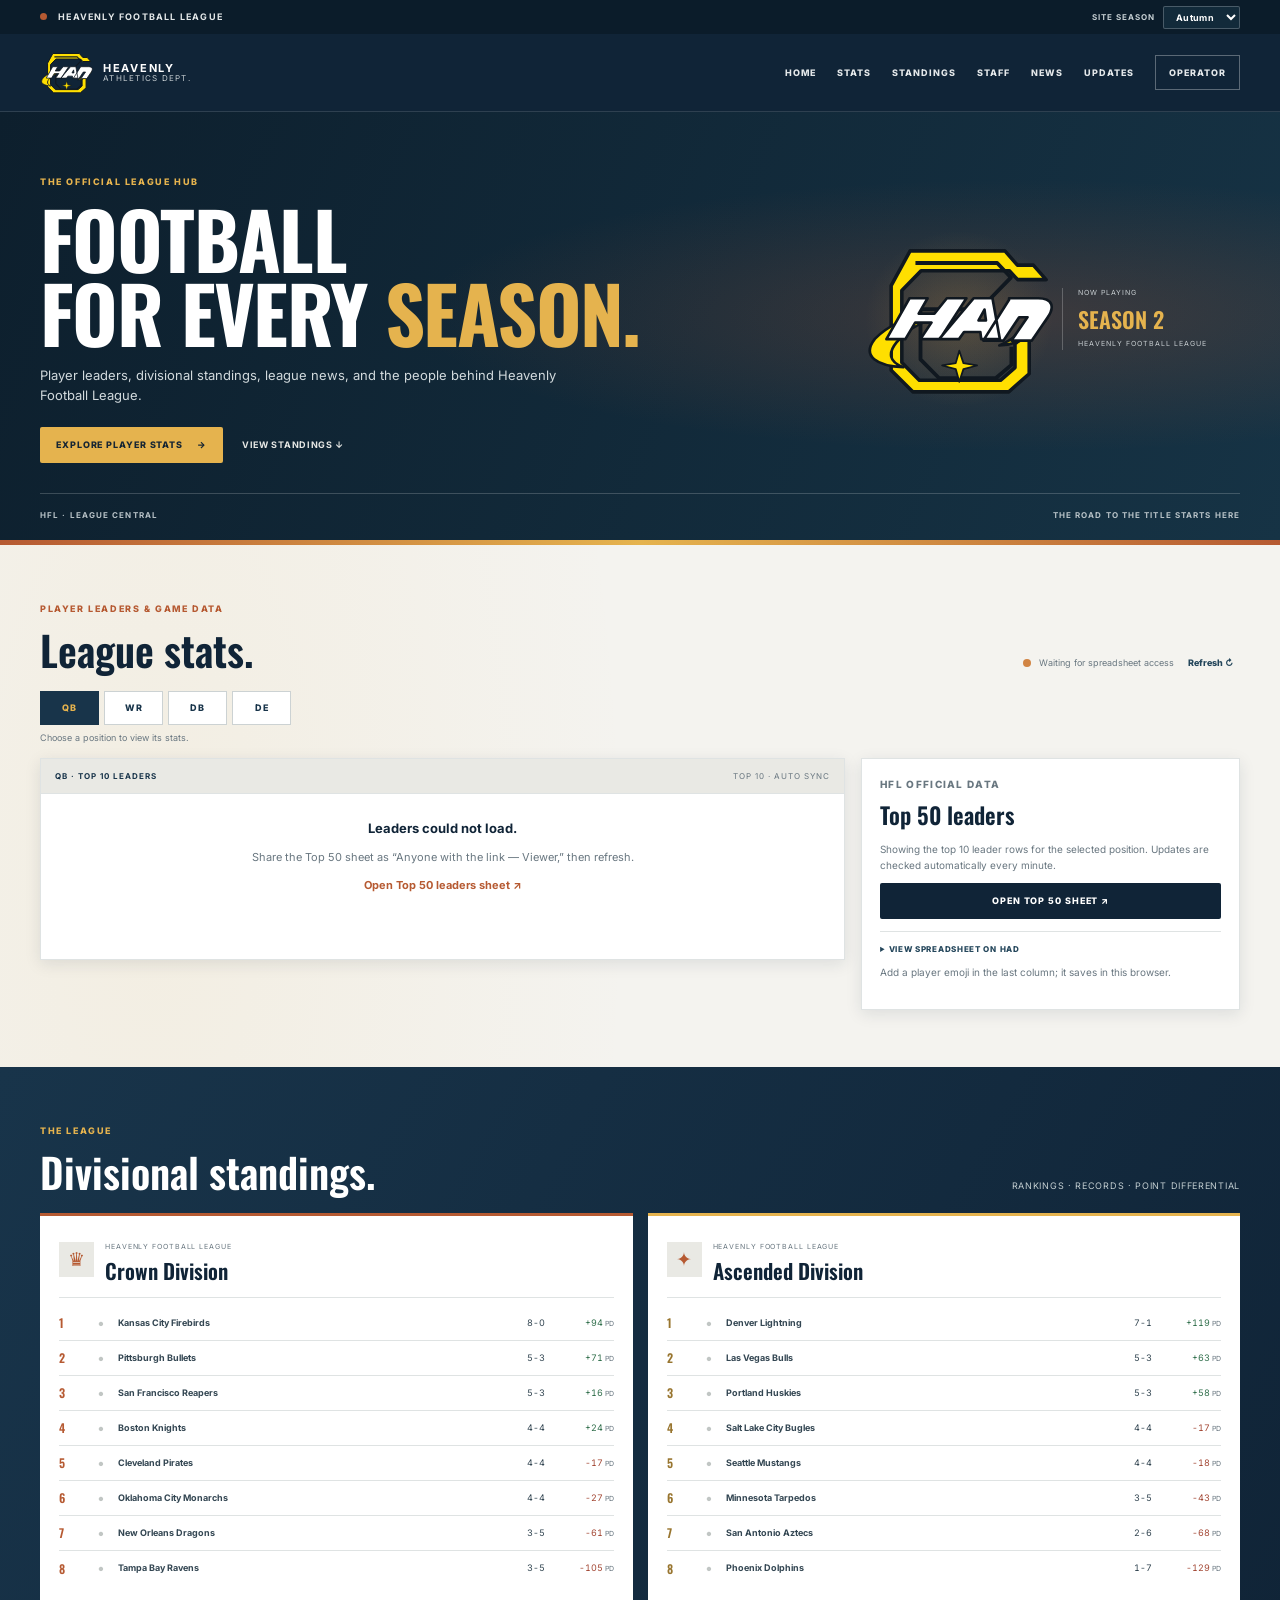
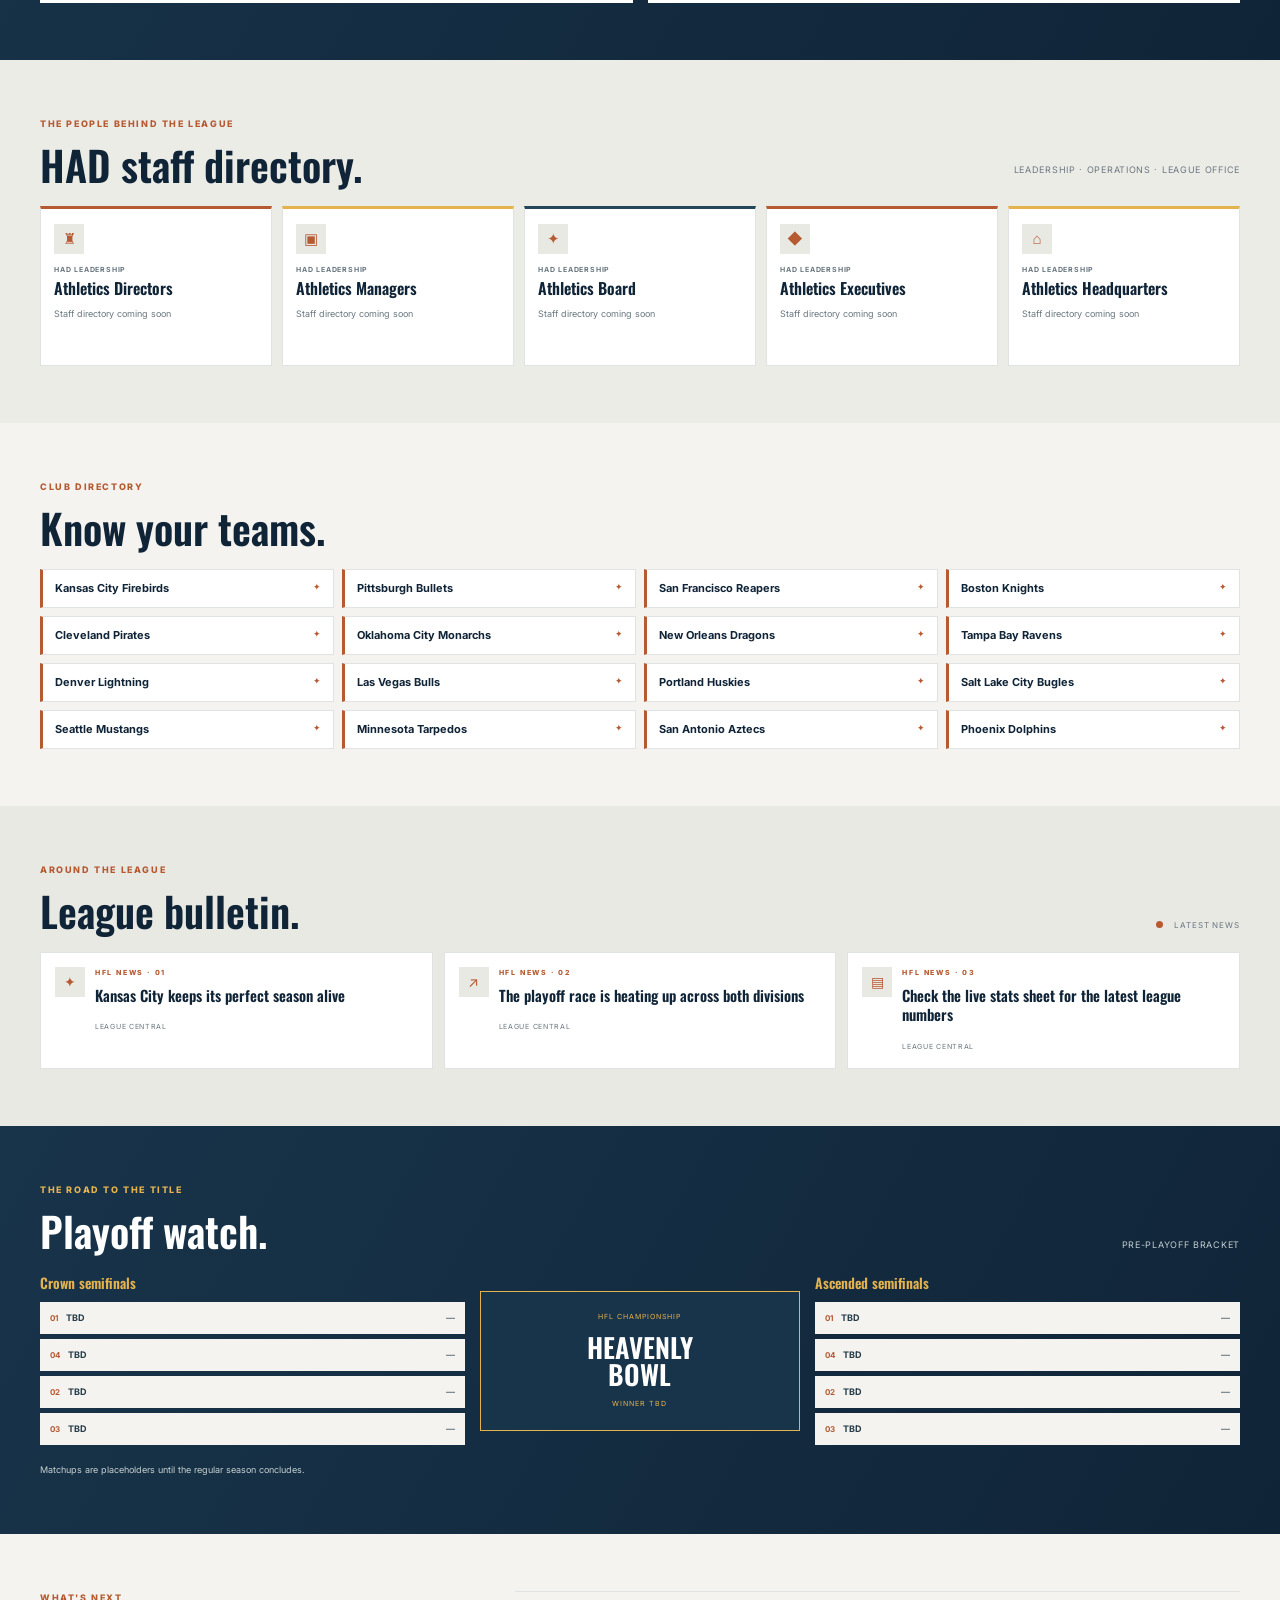
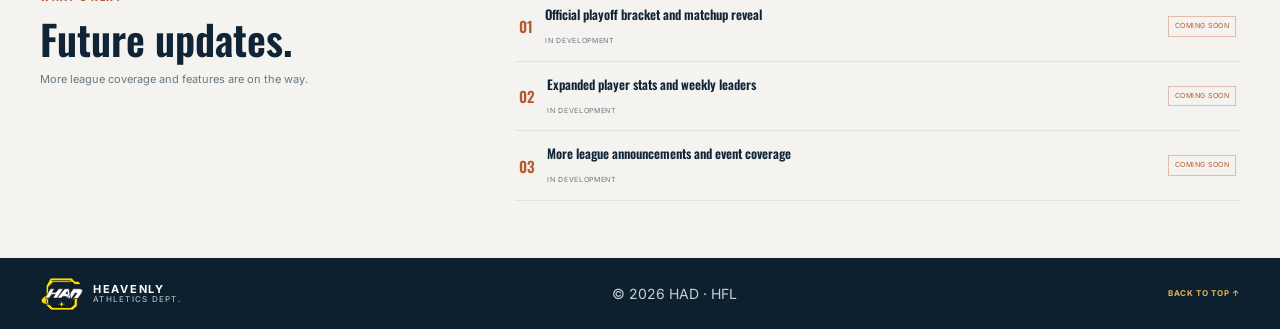
==== commit f66d0935: "Show top 10 leaders per position and add persistent per-player emoji fields" ====
--- a/index.html
+++ b/index.html
@@ -9,7 +9,13 @@
   <link rel="preconnect" href="https://fonts.googleapis.com">
   <link rel="preconnect" href="https://fonts.gstatic.com" crossorigin>
   <link href="https://fonts.googleapis.com/css2?family=Inter:wght@400;500;600;700;800&family=Oswald:wght@500;600;700&display=swap" rel="stylesheet">
-  <link rel="stylesheet" href="styles.css?v=seasons-staff-1">
+  <link rel="stylesheet" href="styles.css?v=player-top10">
+  <style>
+    .player-emoji-heading,.player-emoji-cell{width:66px;text-align:center!important}
+    .player-emoji-input{width:40px;height:30px;text-align:center;border:1px solid #d5dad9;background:#fff;color:#203a4b;font-size:17px;border-radius:3px}
+    .player-emoji-input:focus{outline:2px solid #d9a64a;outline-offset:1px}
+    .player-emoji-input::placeholder{color:#879398}
+  </style>
 </head>
 <body>
   <div class="league-ribbon"><div class="wrap ribbon-inner"><span><i class="ribbon-dot"></i> HEAVENLY FOOTBALL LEAGUE</span><label class="theme-picker">SITE SEASON <select id="theme-select" aria-label="Choose site season"><option value="autumn">Autumn</option><option value="winter">Winter</option><option value="spring">Spring</option><option value="summer">Summer</option></select></label></div></div>
@@ -23,7 +29,7 @@
     <section class="hero"><div class="wrap hero-grid"><div class="hero-copy"><p class="eyebrow">THE OFFICIAL LEAGUE HUB</p><h1>FOOTBALL<br>FOR EVERY <span>SEASON.</span></h1><p class="hero-text">Player leaders, divisional standings, league news, and the people behind Heavenly Football League.</p><div class="hero-actions"><a class="btn btn-primary" href="#stats">Explore player stats <span>→</span></a><a class="hero-link" href="#standings">View standings ↓</a></div></div><div class="hero-feature"><div class="hero-crest-wrap"><img src="assets/had-logo.svg?v=seasonal" class="hero-logo" alt="HAD crest"></div><div class="hero-season"><span>NOW PLAYING</span><strong id="hero-season">SEASON 2</strong><small>HEAVENLY FOOTBALL LEAGUE</small></div></div></div><div class="wrap hero-bottom"><span>HFL · LEAGUE CENTRAL</span><span>THE ROAD TO THE TITLE STARTS HERE</span></div></section>
     <section class="stats-section section" id="stats"><div class="wrap"><div class="section-head"><div><p class="eyebrow dark">PLAYER LEADERS &amp; GAME DATA</p><h2>League stats.</h2></div><div class="sheet-status-wrap"><span class="status-dot" id="status-dot"></span><span id="sheet-status">Connecting to Top 50 leaders…</span><button class="text-button" id="refresh-stats" type="button">Refresh ↻</button></div></div>
       <div class="position-switcher" role="tablist" aria-label="Choose player position"><button class="position-tab active" role="tab" aria-selected="true" data-position="QB">QB</button><button class="position-tab" role="tab" aria-selected="false" data-position="WR">WR</button><button class="position-tab" role="tab" aria-selected="false" data-position="DB">DB</button><button class="position-tab" role="tab" aria-selected="false" data-position="DE">DE</button></div><p class="position-hint" id="position-hint">Choose a position to view its stats.</p>
-      <div class="stats-layout"><div class="table-panel"><div class="panel-topline"><strong id="stats-table-title">QB · TOP LEADERS</strong><span>TOP 50 · AUTO SYNC</span></div><div id="stats-table" class="stats-table"><div class="loading-state"><span class="spinner"></span> Loading Top 50 player stats…</div></div></div><aside class="sheet-panel"><p class="mini-label">HFL OFFICIAL DATA</p><h3>Top 50 leaders</h3><p>This stats page uses the league leaders spreadsheet. Updates are checked automatically every minute.</p><a class="btn btn-navy" href="https://docs.google.com/spreadsheets/d/157AYRw6wbe7FAcyypG1iCfl2DQQ2O8K16LFyCGWH3Ho/edit?gid=1438388237#gid=1438388237" target="_blank" rel="noopener">Open Top 50 Sheet ↗</a><details class="sheet-embed"><summary>View spreadsheet on HAD</summary><div class="iframe-wrap"><iframe title="HAD Top 50 leaders spreadsheet" src="https://docs.google.com/spreadsheets/d/157AYRw6wbe7FAcyypG1iCfl2DQQ2O8K16LFyCGWH3Ho/edit?gid=1438388237#gid=1438388237" loading="lazy"></iframe></div></details><p class="sheet-note">The spreadsheet must be shared for public viewing to load here.</p></aside></div>
+      <div class="stats-layout"><div class="table-panel"><div class="panel-topline"><strong id="stats-table-title">QB · TOP 10 LEADERS</strong><span>TOP 10 · AUTO SYNC</span></div><div id="stats-table" class="stats-table"><div class="loading-state"><span class="spinner"></span> Loading player stats…</div></div></div><aside class="sheet-panel"><p class="mini-label">HFL OFFICIAL DATA</p><h3>Top 50 leaders</h3><p>Showing the top 10 leader rows for the selected position. Updates are checked automatically every minute.</p><a class="btn btn-navy" href="https://docs.google.com/spreadsheets/d/157AYRw6wbe7FAcyypG1iCfl2DQQ2O8K16LFyCGWH3Ho/edit?gid=1438388237#gid=1438388237" target="_blank" rel="noopener">Open Top 50 Sheet ↗</a><details class="sheet-embed"><summary>View spreadsheet on HAD</summary><div class="iframe-wrap"><iframe title="HAD Top 50 leaders spreadsheet" src="https://docs.google.com/spreadsheets/d/157AYRw6wbe7FAcyypG1iCfl2DQQ2O8K16LFyCGWH3Ho/edit?gid=1438388237#gid=1438388237" loading="lazy"></iframe></div></details><p class="sheet-note">Add a player emoji in the last column; it saves in this browser.</p></aside></div>
     </div></section>
     <section class="division-section section" id="standings"><div class="wrap"><div class="section-head"><div><p class="eyebrow">THE LEAGUE</p><h2>Divisional standings.</h2></div><span class="section-note">Rankings · records · point differential</span></div><div class="division-grid"><article class="division-card"><div class="division-heading"><span>♛</span><div><small>HEAVENLY FOOTBALL LEAGUE</small><h3>Crown Division</h3></div></div><ol class="standings-list" id="crown-standings"></ol></article><article class="division-card division-ascended"><div class="division-heading"><span>✦</span><div><small>HEAVENLY FOOTBALL LEAGUE</small><h3>Ascended Division</h3></div></div><ol class="standings-list" id="ascended-standings"></ol></article></div></div></section>
     <section class="staff-section section" id="staff"><div class="wrap"><div class="section-head"><div><p class="eyebrow dark">THE PEOPLE BEHIND THE LEAGUE</p><h2>HAD staff directory.</h2></div><p class="section-note">Leadership · operations · league office</p></div><div class="staff-hierarchy" id="staff-hierarchy"></div></div></section>
@@ -34,6 +40,6 @@
   </main>
   <footer class="site-footer"><div class="wrap footer-inner"><a href="#home" class="brand"><img class="brand-logo footer-logo" src="assets/had-logo.svg?v=seasonal" alt="HAD crest"><span class="brand-copy"><strong>HEAVENLY</strong><small>ATHLETICS DEPT.</small></span></a><span>© <span id="year"></span> HAD · HFL</span><a class="footer-link" href="#home">Back to top ↑</a></div></footer>
   <dialog id="operator-dialog" class="operator-dialog"><form method="dialog"><div class="dialog-head"><div><p class="eyebrow dark">OPERATOR</p><h2>Manage league data.</h2></div><button type="button" class="close-dialog" aria-label="Close">×</button></div><p class="operator-note">Operator changes are saved in this browser only. Shared publishing requires a secure backend.</p><label class="season-label">Season number<input id="season-input" type="number" min="1" value="2"></label><div class="standings-editor-heading"><h3>Crown Division</h3><span>Rank · Emoji · W-L · PD</span></div><div id="crown-editor" class="standings-editor"></div><div class="standings-editor-heading"><h3>Ascended Division</h3><span>Rank · Emoji · W-L · PD</span></div><div id="ascended-editor" class="standings-editor"></div><div class="staff-editor-heading"><h3>Staff directory</h3><span>Enter names, one per line</span></div><div class="staff-editor-grid"><label>Athletics Directors<textarea id="staff-directors" rows="2" placeholder="Name — title"></textarea></label><label>Athletics Managers<textarea id="staff-managers" rows="2" placeholder="Name — title"></textarea></label><label>Athletics Board<textarea id="staff-board" rows="2" placeholder="Name — title"></textarea></label><label>Athletics Executives<textarea id="staff-executives" rows="2" placeholder="Name — title"></textarea></label><label>Athletics Headquarters<textarea id="staff-headquarters" rows="2" placeholder="Department or staff names"></textarea></label></div><label>Bulletin headlines (one per line)<textarea id="bulletin-input" rows="3"></textarea></label><label>Future updates (one per line)<textarea id="updates-input" rows="3"></textarea></label><div class="dialog-actions"><button id="reset-content" type="button" class="btn btn-secondary">Reset</button><button id="save-content" type="button" class="btn btn-primary">Save changes</button></div></form></dialog>
-  <script src="app.js?v=seasons-staff-1"></script>
+  <script src="app.js?v=player-top10"></script>
 </body>
 </html>
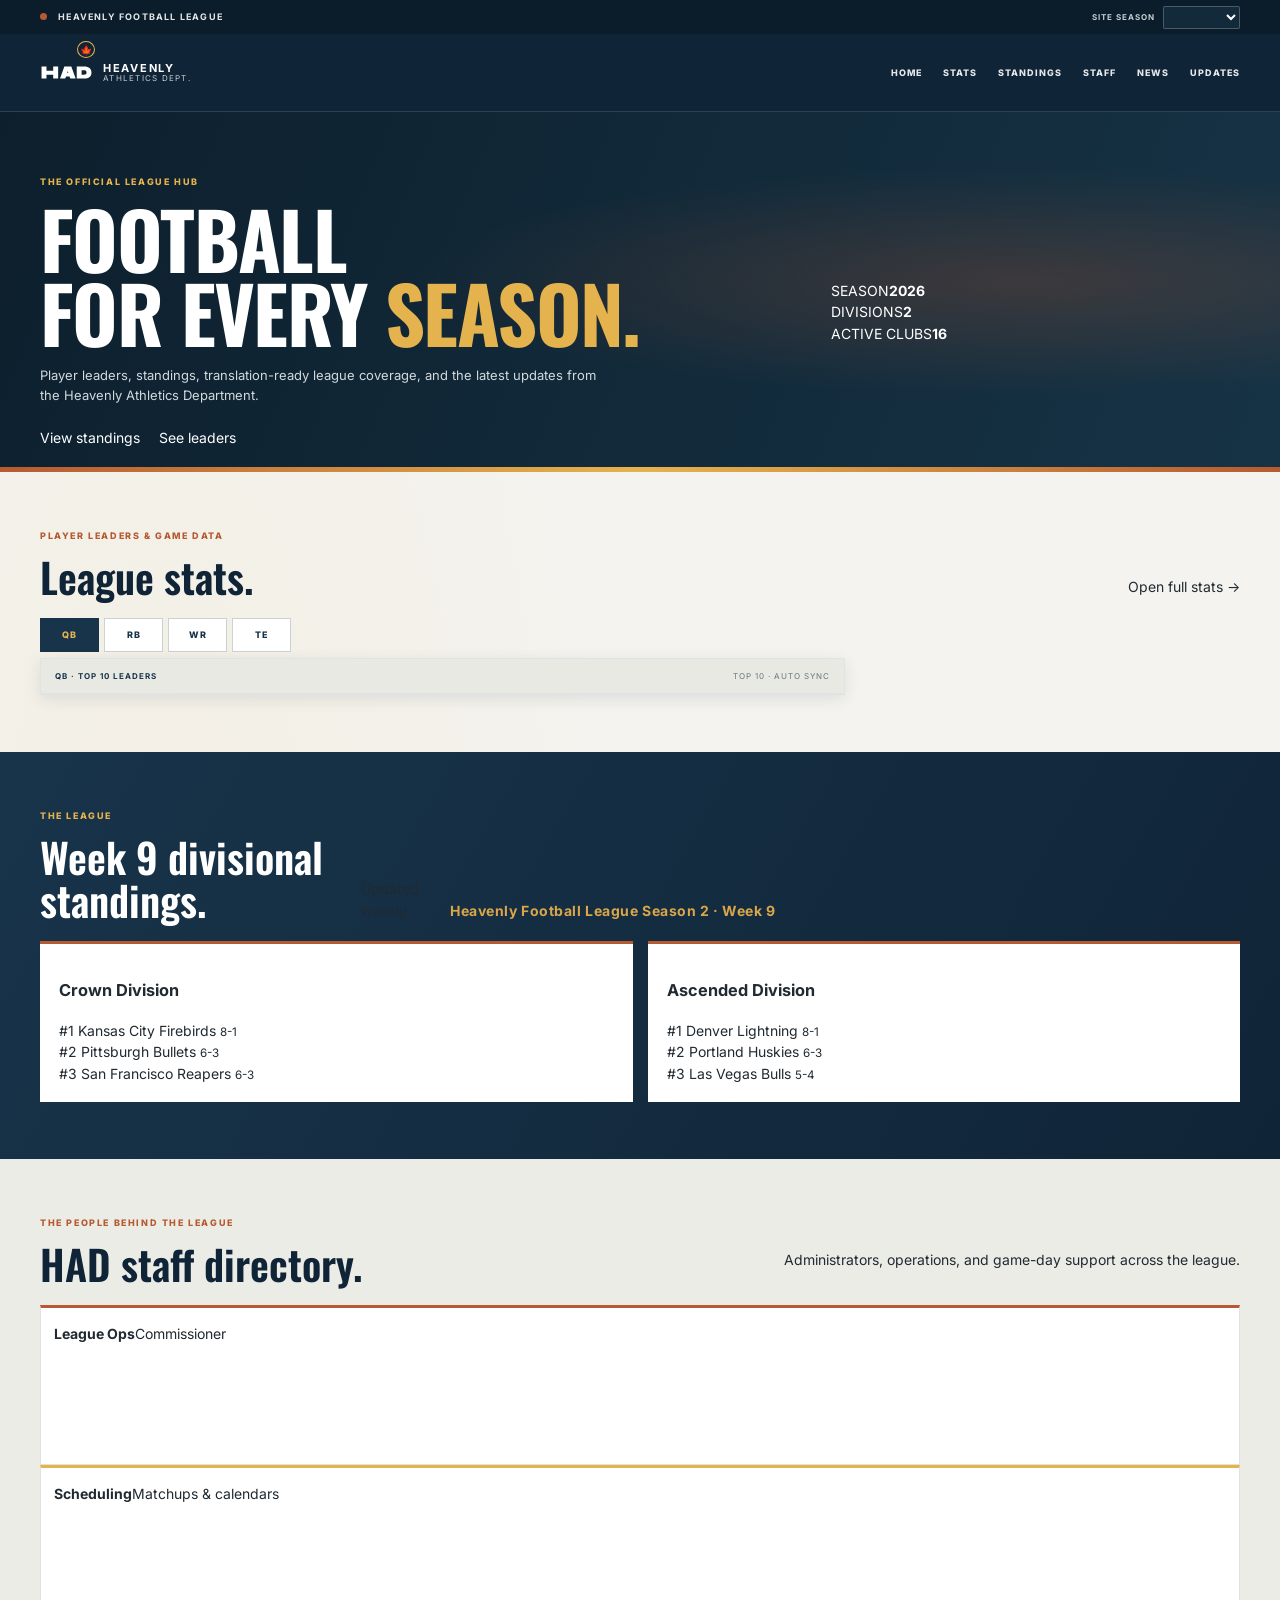
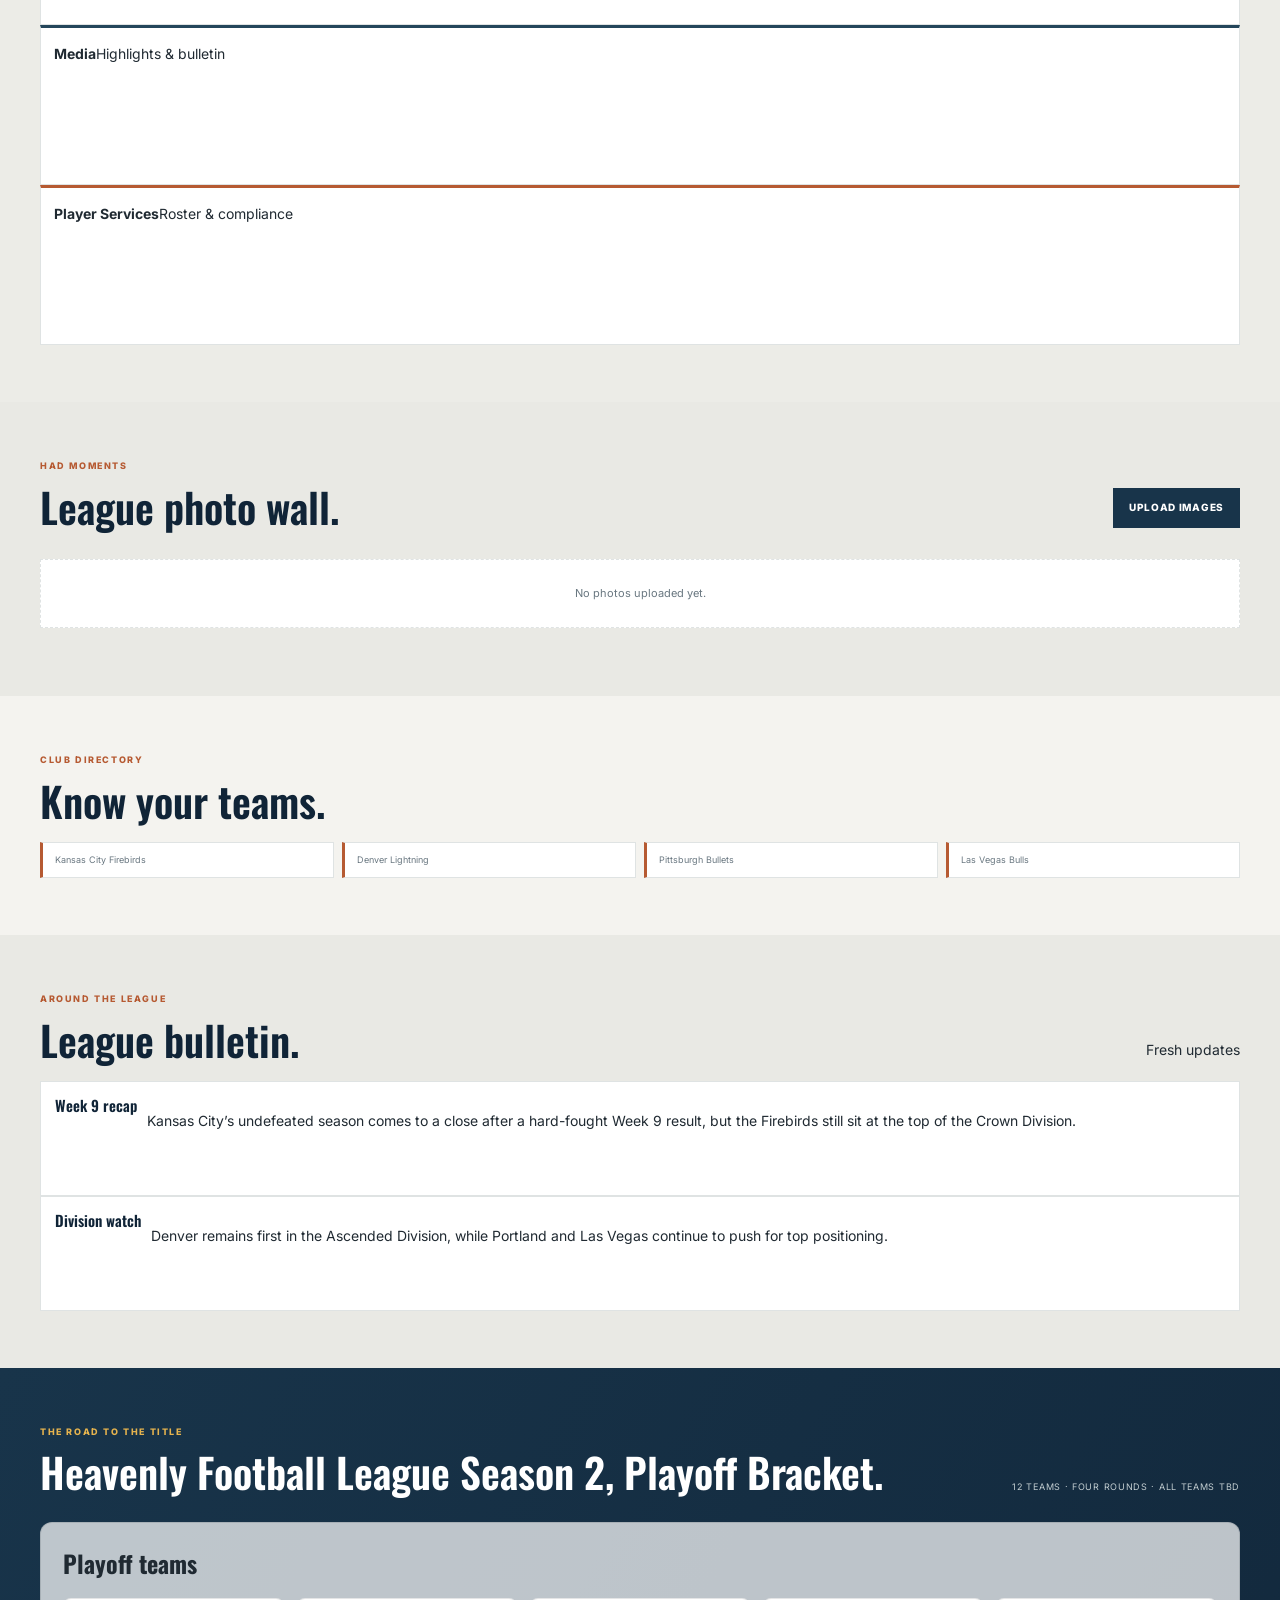
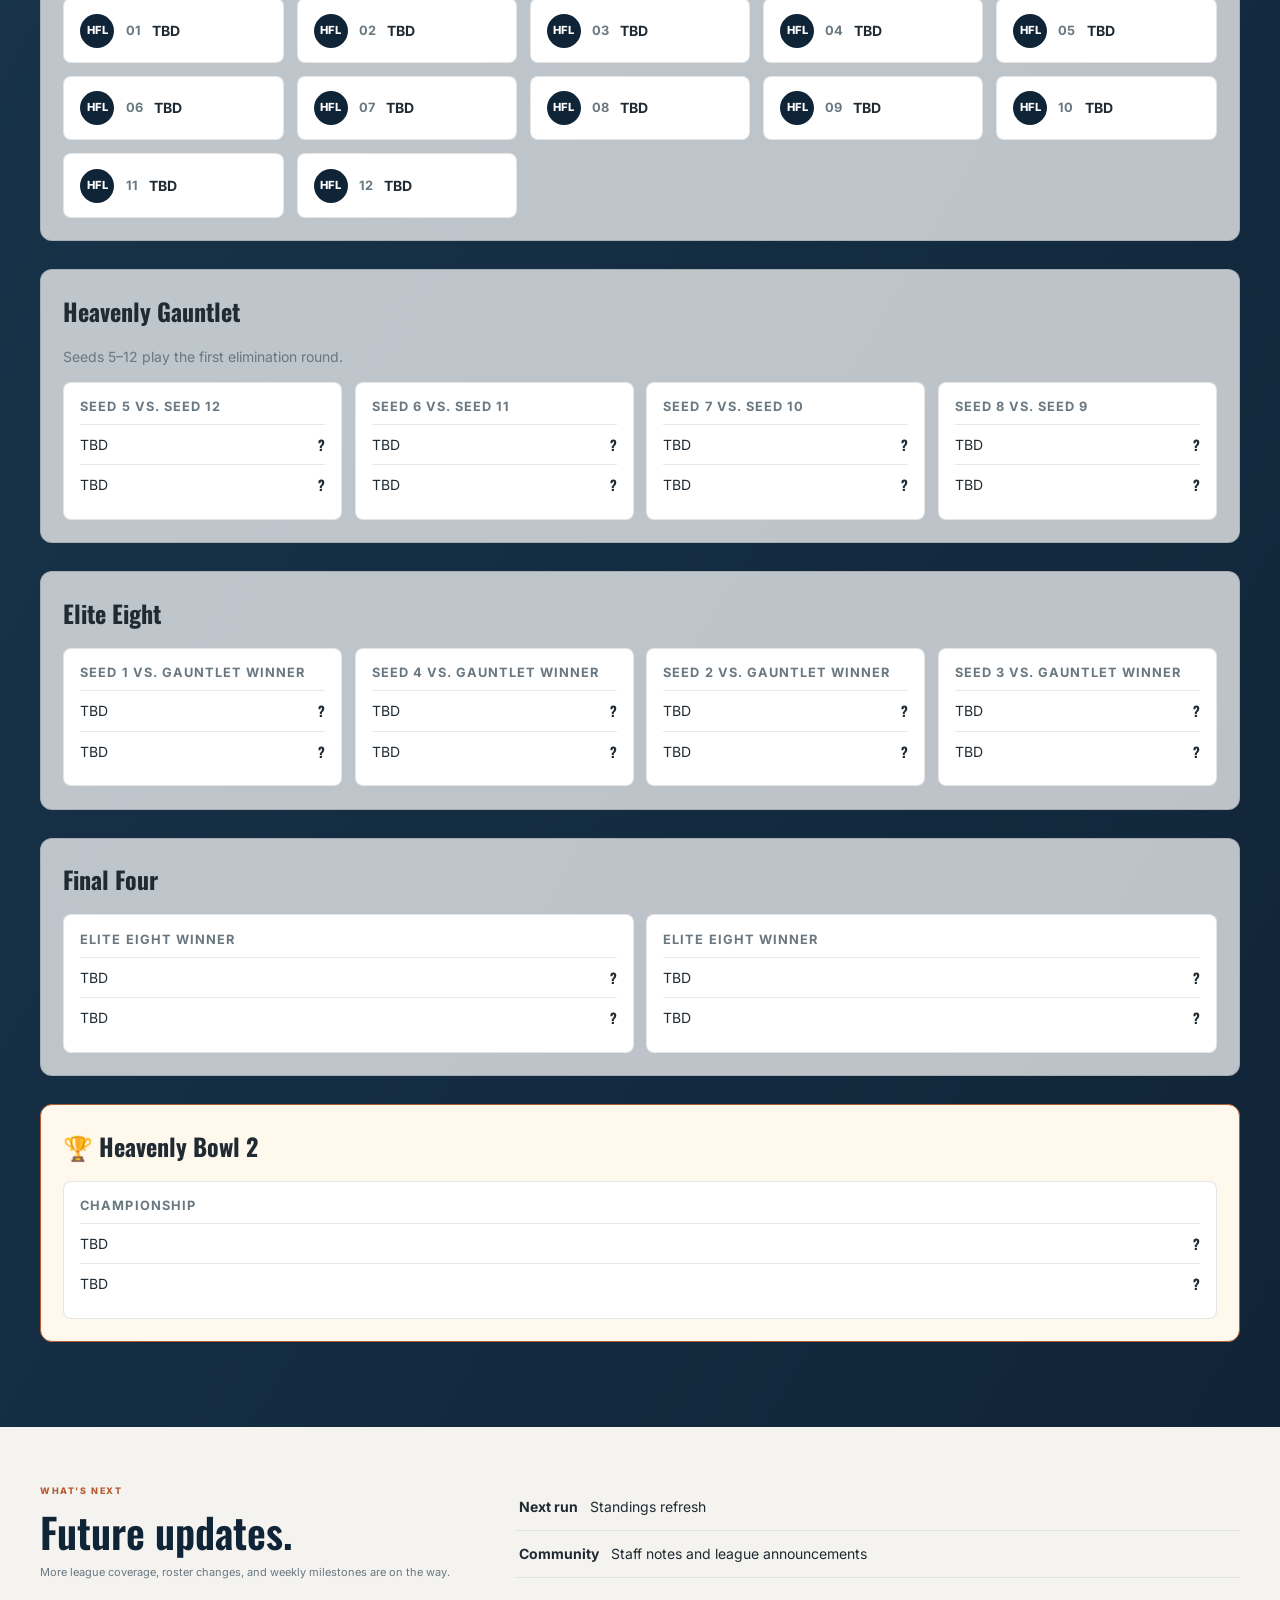
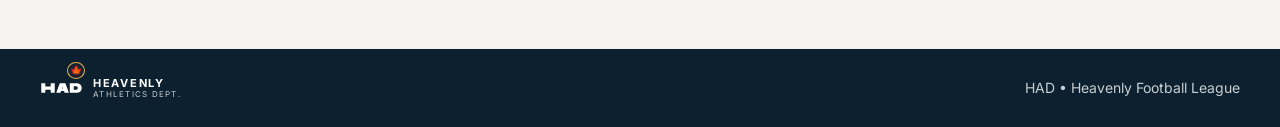
==== commit 897b3120: "Update home page navigation to use dedicated section pages and add the page split styling hook." ====
--- a/index.html
+++ b/index.html
@@ -9,6 +9,7 @@
   <link rel="preconnect" href="https://fonts.googleapis.com">
   <link rel="preconnect" href="https://fonts.gstatic.com" crossorigin>
   <link href="https://fonts.googleapis.com/css2?family=Inter:wght@400;500;600;700;800&family=Oswald:wght@500;600;700&display=swap" rel="stylesheet">
+  <link rel="stylesheet" href="site-section-nav.css?v=split-pages">
   <link rel="stylesheet" href="styles.css?v=player-top10">
   <style>
     .player-emoji-heading,.player-emoji-cell{width:66px;text-align:center!important}
@@ -18,28 +19,28 @@
   </style>
 </head>
 <body>
-  <div class="league-ribbon"><div class="wrap ribbon-inner"><span><i class="ribbon-dot"></i> HEAVENLY FOOTBALL LEAGUE</span><label class="theme-picker">SITE SEASON <select id="theme-select" aria-label="Choose site season"><option value="autumn">Autumn</option><option value="winter">Winter</option><option value="spring">Spring</option><option value="summer">Summer</option></select></label></div></div>
+  <div class="league-ribbon"><div class="wrap ribbon-inner"><span><i class="ribbon-dot"></i> HEAVENLY FOOTBALL LEAGUE</span><label class="theme-picker">SITE SEASON <select id="theme-select" aria-label="Select site season"><option value="all">All</option><option value="spring">Spring</option><option value="summer">Summer</option><option value="fall">Fall</option><option value="winter">Winter</option></select></label></div></div>
   <div id="seasonal-decor" class="seasonal-decor" aria-hidden="true"></div>
   <header class="site-header"><div class="wrap header-inner">
-    <a href="#home" class="brand" aria-label="HAD home"><img class="brand-logo" src="assets/had-logo.svg?v=seasonal" alt="Heavenly Athletics Department crest"><span class="brand-copy"><strong>HEAVENLY</strong><small>ATHLETICS DEPT.</small></span></a>
+    <a href="index.html" class="brand" aria-label="HAD home"><img class="brand-logo" src="assets/had-logo.svg?v=seasonal" alt="Heavenly Athletics Department crest"><span class="brand-copy"><strong>HEAVENLY</strong><small>ATHLETICS DEPT.</small></span></a>
     <button class="menu-toggle" id="menu-toggle" aria-label="Open menu" aria-expanded="false">☰</button>
-    <nav id="main-nav" class="main-nav" aria-label="Main navigation"><a href="#home">Home</a><a href="#stats">Stats</a><a href="#standings">Standings</a><a href="#staff">Staff</a><a href="#bulletin">News</a><a href="#updates">Updates</a><button class="operator-button" id="operator-toggle" type="button">Operator</button></nav>
+    <nav id="main-nav" class="main-nav" aria-label="Main navigation"><a href="index.html">Home</a><a href="stats.html">Stats</a><a href="standings.html">Standings</a><a href="staff.html">Staff</a><a href="bulletin.html">News</a><a href="updates.html">Updates</a></nav>
   </div></header>
   <main id="home">
-    <section class="hero"><div class="wrap hero-grid"><div class="hero-copy"><p class="eyebrow">THE OFFICIAL LEAGUE HUB</p><h1>FOOTBALL<br>FOR EVERY <span>SEASON.</span></h1><p class="hero-text">Player leaders, divisional standings, league news, and the people behind Heavenly Football League.</p><div class="hero-actions"><a class="btn btn-primary" href="#stats">Explore player stats <span>→</span></a><a class="hero-link" href="#standings">View standings ↓</a></div></div><div class="hero-feature"><div class="hero-crest-wrap"><img src="assets/had-logo.svg?v=seasonal" class="hero-logo" alt="HAD crest"></div><div class="hero-season"><span>NOW PLAYING</span><strong id="hero-season">SEASON 2</strong><small>HEAVENLY FOOTBALL LEAGUE</small></div></div></div><div class="wrap hero-bottom"><span>HFL · LEAGUE CENTRAL</span><span>THE ROAD TO THE TITLE STARTS HERE</span></div></section>
-    <section class="stats-section section" id="stats"><div class="wrap"><div class="section-head"><div><p class="eyebrow dark">PLAYER LEADERS &amp; GAME DATA</p><h2>League stats.</h2></div><div class="sheet-status-wrap"><span class="status-dot" id="status-dot"></span><span id="sheet-status">Connecting to Top 50 leaders…</span><button class="text-button" id="refresh-stats" type="button">Refresh ↻</button></div></div>
-      <div class="position-switcher" role="tablist" aria-label="Choose player position"><button class="position-tab active" role="tab" aria-selected="true" data-position="QB">QB</button><button class="position-tab" role="tab" aria-selected="false" data-position="WR">WR</button><button class="position-tab" role="tab" aria-selected="false" data-position="DB">DB</button><button class="position-tab" role="tab" aria-selected="false" data-position="DE">DE</button></div><p class="position-hint" id="position-hint">Choose a position to view its stats.</p>
-      <div class="stats-layout"><div class="table-panel"><div class="panel-topline"><strong id="stats-table-title">QB · TOP 10 LEADERS</strong><span>TOP 10 · AUTO SYNC</span></div><div id="stats-table" class="stats-table"><div class="loading-state"><span class="spinner"></span> Loading player stats…</div></div></div><aside class="sheet-panel"><p class="mini-label">HFL OFFICIAL DATA</p><h3>Top 50 leaders</h3><p>Showing the top 10 leader rows for the selected position. Updates are checked automatically every minute.</p><a class="btn btn-navy" href="https://docs.google.com/spreadsheets/d/157AYRw6wbe7FAcyypG1iCfl2DQQ2O8K16LFyCGWH3Ho/edit?gid=1438388237#gid=1438388237" target="_blank" rel="noopener">Open Top 50 Sheet ↗</a><details class="sheet-embed"><summary>View spreadsheet on HAD</summary><div class="iframe-wrap"><iframe title="HAD Top 50 leaders spreadsheet" src="https://docs.google.com/spreadsheets/d/157AYRw6wbe7FAcyypG1iCfl2DQQ2O8K16LFyCGWH3Ho/edit?gid=1438388237#gid=1438388237" loading="lazy"></iframe></div></details><p class="sheet-note">Add a player emoji in the last column; it saves in this browser.</p></aside></div>
+    <section class="hero"><div class="wrap hero-grid"><div class="hero-copy"><p class="eyebrow">THE OFFICIAL LEAGUE HUB</p><h1>FOOTBALL<br>FOR EVERY <span>SEASON.</span></h1><p class="hero-text">Player leaders, standings, translation-ready league coverage, and the latest updates from the Heavenly Athletics Department.</p><div class="hero-actions"><a class="primary-button" href="standings.html">View standings</a><a class="ghost-button" href="stats.html">See leaders</a></div></div><div class="hero-aside"><div class="hero-metric"><span>SEASON</span><strong>2026</strong></div><div class="hero-metric"><span>DIVISIONS</span><strong>2</strong></div><div class="hero-metric"><span>ACTIVE CLUBS</span><strong>16</strong></div></div></div></section>
+    <section class="stats-section section" id="stats"><div class="wrap"><div class="section-head"><div><p class="eyebrow dark">PLAYER LEADERS &amp; GAME DATA</p><h2>League stats.</h2></div><div class="section-actions"><a href="stats.html" class="mini-link">Open full stats →</a></div></div>
+      <div class="position-switcher" role="tablist" aria-label="Choose player position"><button class="position-tab active" role="tab" aria-selected="true" data-position="QB">QB</button><button class="position-tab" role="tab" aria-selected="false" data-position="RB">RB</button><button class="position-tab" role="tab" aria-selected="false" data-position="WR">WR</button><button class="position-tab" role="tab" aria-selected="false" data-position="TE">TE</button></div>
+      <div class="stats-layout"><div class="table-panel"><div class="panel-topline"><strong id="stats-table-title">QB · TOP 10 LEADERS</strong><span>TOP 10 · AUTO SYNC</span></div><div id="stats-table-container"></div></div></div>
     </div></section>
-    <section class="division-section section" id="standings"><div class="wrap"><div class="section-head"><div><p class="eyebrow">THE LEAGUE</p><h2>Divisional standings.</h2></div><span class="section-note">Rankings · records · point differential</span></div><div class="division-grid"><article class="division-card"><div class="division-heading"><span>♛</span><div><small>HEAVENLY FOOTBALL LEAGUE</small><h3>Crown Division</h3></div></div><ol class="standings-list" id="crown-standings"></ol></article><article class="division-card division-ascended"><div class="division-heading"><span>✦</span><div><small>HEAVENLY FOOTBALL LEAGUE</small><h3>Ascended Division</h3></div></div><ol class="standings-list" id="ascended-standings"></ol></article></div></div></section>
-    <section class="staff-section section" id="staff"><div class="wrap"><div class="section-head"><div><p class="eyebrow dark">THE PEOPLE BEHIND THE LEAGUE</p><h2>HAD staff directory.</h2></div><p class="section-note">Leadership · operations · league office</p></div><div class="staff-hierarchy" id="staff-hierarchy"></div></div></section>
-    <section class="teams-section section" id="teams"><div class="wrap"><div class="section-head"><div><p class="eyebrow dark">CLUB DIRECTORY</p><h2>Know your teams.</h2></div></div><div class="team-grid" id="team-directory"></div></div></section>
-    <section class="bulletin-section section" id="bulletin"><div class="wrap"><div class="section-head"><div><p class="eyebrow dark">AROUND THE LEAGUE</p><h2>League bulletin.</h2></div><span class="news-badge"><i class="ribbon-dot"></i> LATEST NEWS</span></div><div class="bulletin-grid" id="bulletin-list"></div></div></section>
-    <section class="playoff-section section" id="bracket"><div class="wrap"><div class="section-head"><div><p class="eyebrow">THE ROAD TO THE TITLE</p><h2>Playoff watch.</h2></div><span class="section-note">PRE-PLAYOFF BRACKET</span></div><div class="bracket-board"><div class="bracket-side"><h3>Crown semifinals</h3><div class="bracket-match"><span>01</span> TBD <b>—</b></div><div class="bracket-match"><span>04</span> TBD <b>—</b></div><div class="bracket-match"><span>02</span> TBD <b>—</b></div><div class="bracket-match"><span>03</span> TBD <b>—</b></div></div><div class="bracket-final"><span>HFL CHAMPIONSHIP</span><strong>HEAVENLY<br>BOWL</strong><small>WINNER TBD</small></div><div class="bracket-side"><h3>Ascended semifinals</h3><div class="bracket-match"><span>01</span> TBD <b>—</b></div><div class="bracket-match"><span>04</span> TBD <b>—</b></div><div class="bracket-match"><span>02</span> TBD <b>—</b></div><div class="bracket-match"><span>03</span> TBD <b>—</b></div></div></div><p class="bracket-note">Matchups are placeholders until the regular season concludes.</p></div></section>
-    <section class="updates-section section" id="updates"><div class="wrap updates-layout"><div><p class="eyebrow dark">WHAT'S NEXT</p><h2>Future updates.</h2><p class="updates-intro">More league coverage and features are on the way.</p></div><div class="update-list" id="update-list"></div></div></section>
+    <section class="division-section section" id="standings"><div class="wrap"><div class="section-head"><div><p class="eyebrow">THE LEAGUE</p><h2>Divisional standings.</h2></div><span class="section-tag">Updated weekly</span></div><div class="division-grid"><div class="division-card"><h3>Crown Division</h3><ul class="standings-list"><li><span>#1</span> Kansas City Firebirds <small>8-1</small></li><li><span>#2</span> Pittsburgh Bullets <small>6-3</small></li><li><span>#3</span> San Francisco Reapers <small>6-3</small></li></ul></div><div class="division-card"><h3>Ascended Division</h3><ul class="standings-list"><li><span>#1</span> Denver Lightning <small>8-1</small></li><li><span>#2</span> Portland Huskies <small>6-3</small></li><li><span>#3</span> Las Vegas Bulls <small>5-4</small></li></ul></div></div></div></section>
+    <section class="staff-section section" id="staff"><div class="wrap"><div class="section-head"><div><p class="eyebrow dark">THE PEOPLE BEHIND THE LEAGUE</p><h2>HAD staff directory.</h2></div><p class="section-copy">Administrators, operations, and game-day support across the league.</p></div><div class="staff-grid"><div class="staff-card"><strong>League Ops</strong><span>Commissioner</span></div><div class="staff-card"><strong>Scheduling</strong><span>Matchups &amp; calendars</span></div><div class="staff-card"><strong>Media</strong><span>Highlights &amp; bulletin</span></div><div class="staff-card"><strong>Player Services</strong><span>Roster &amp; compliance</span></div></div></div></section>
+    <section class="teams-section section" id="teams"><div class="wrap"><div class="section-head"><div><p class="eyebrow dark">CLUB DIRECTORY</p><h2>Know your teams.</h2></div></div><div class="team-grid"><div class="team-card">Kansas City Firebirds</div><div class="team-card">Denver Lightning</div><div class="team-card">Pittsburgh Bullets</div><div class="team-card">Las Vegas Bulls</div></div></div></section>
+    <section class="bulletin-section section" id="bulletin"><div class="wrap"><div class="section-head"><div><p class="eyebrow dark">AROUND THE LEAGUE</p><h2>League bulletin.</h2></div><span class="section-tag">Fresh updates</span></div><div class="bulletin-stack"><article class="bulletin-card"><h3>Week 9 recap</h3><p>Kansas City’s undefeated season comes to a close after a hard-fought Week 9 result, but the Firebirds still sit at the top of the Crown Division.</p></article><article class="bulletin-card"><h3>Division watch</h3><p>Denver remains first in the Ascended Division, while Portland and Las Vegas continue to push for top positioning.</p></article></div></div></section>
+    <section class="playoff-section section" id="bracket"><div class="wrap"><div class="section-head"><div><p class="eyebrow">THE ROAD TO THE TITLE</p><h2>Playoff watch.</h2></div><span class="section-tag">Postseason path</span></div><div class="bracket-card"><p>Conference leaders are in strong position, while the middle of each division remains tightly clustered through the final stretch.</p></div></div></section>
+    <section class="updates-section section" id="updates"><div class="wrap updates-layout"><div><p class="eyebrow dark">WHAT'S NEXT</p><h2>Future updates.</h2><p class="updates-intro">More league coverage, roster changes, and weekly milestones are on the way.</p></div><div class="updates-list"><div class="update-item"><strong>Next run</strong><span>Standings refresh</span></div><div class="update-item"><strong>Community</strong><span>Staff notes and league announcements</span></div></div></div></section>
   </main>
-  <footer class="site-footer"><div class="wrap footer-inner"><a href="#home" class="brand"><img class="brand-logo footer-logo" src="assets/had-logo.svg?v=seasonal" alt="HAD crest"><span class="brand-copy"><strong>HEAVENLY</strong><small>ATHLETICS DEPT.</small></span></a><span>© <span id="year"></span> HAD · HFL</span><a class="footer-link" href="#home">Back to top ↑</a></div></footer>
-  <dialog id="operator-dialog" class="operator-dialog"><form method="dialog"><div class="dialog-head"><div><p class="eyebrow dark">OPERATOR</p><h2>Manage league data.</h2></div><button type="button" class="close-dialog" aria-label="Close">×</button></div><p class="operator-note">Operator changes are saved in this browser only. Shared publishing requires a secure backend.</p><label class="season-label">Season number<input id="season-input" type="number" min="1" value="2"></label><div class="standings-editor-heading"><h3>Crown Division</h3><span>Rank · Emoji · W-L · PD</span></div><div id="crown-editor" class="standings-editor"></div><div class="standings-editor-heading"><h3>Ascended Division</h3><span>Rank · Emoji · W-L · PD</span></div><div id="ascended-editor" class="standings-editor"></div><div class="staff-editor-heading"><h3>Staff directory</h3><span>Enter names, one per line</span></div><div class="staff-editor-grid"><label>Athletics Directors<textarea id="staff-directors" rows="2" placeholder="Name — title"></textarea></label><label>Athletics Managers<textarea id="staff-managers" rows="2" placeholder="Name — title"></textarea></label><label>Athletics Board<textarea id="staff-board" rows="2" placeholder="Name — title"></textarea></label><label>Athletics Executives<textarea id="staff-executives" rows="2" placeholder="Name — title"></textarea></label><label>Athletics Headquarters<textarea id="staff-headquarters" rows="2" placeholder="Department or staff names"></textarea></label></div><label>Bulletin headlines (one per line)<textarea id="bulletin-input" rows="3"></textarea></label><label>Future updates (one per line)<textarea id="updates-input" rows="3"></textarea></label><div class="dialog-actions"><button id="reset-content" type="button" class="btn btn-secondary">Reset</button><button id="save-content" type="button" class="btn btn-primary">Save changes</button></div></form></dialog>
+  <footer class="site-footer"><div class="wrap footer-inner"><a href="index.html" class="brand"><img class="brand-logo footer-logo" src="assets/had-logo.svg?v=seasonal" alt="HAD crest"><span class="brand-copy"><strong>HEAVENLY</strong><small>ATHLETICS DEPT.</small></span></a><p>HAD • Heavenly Football League</p></div></footer>
+  <dialog id="operator-dialog" class="operator-dialog"><form method="dialog"><div class="dialog-head"><div><p class="eyebrow dark">OPERATOR</p><h2>Manage league data.</h2></div><button type="button" class="dialog-close" aria-label="Close dialog">×</button></div><div class="dialog-body"><p>Public editing controls are omitted from the live site.</p></div></form></dialog>
   <script src="app.js?v=player-top10"></script>
 </body>
 </html>
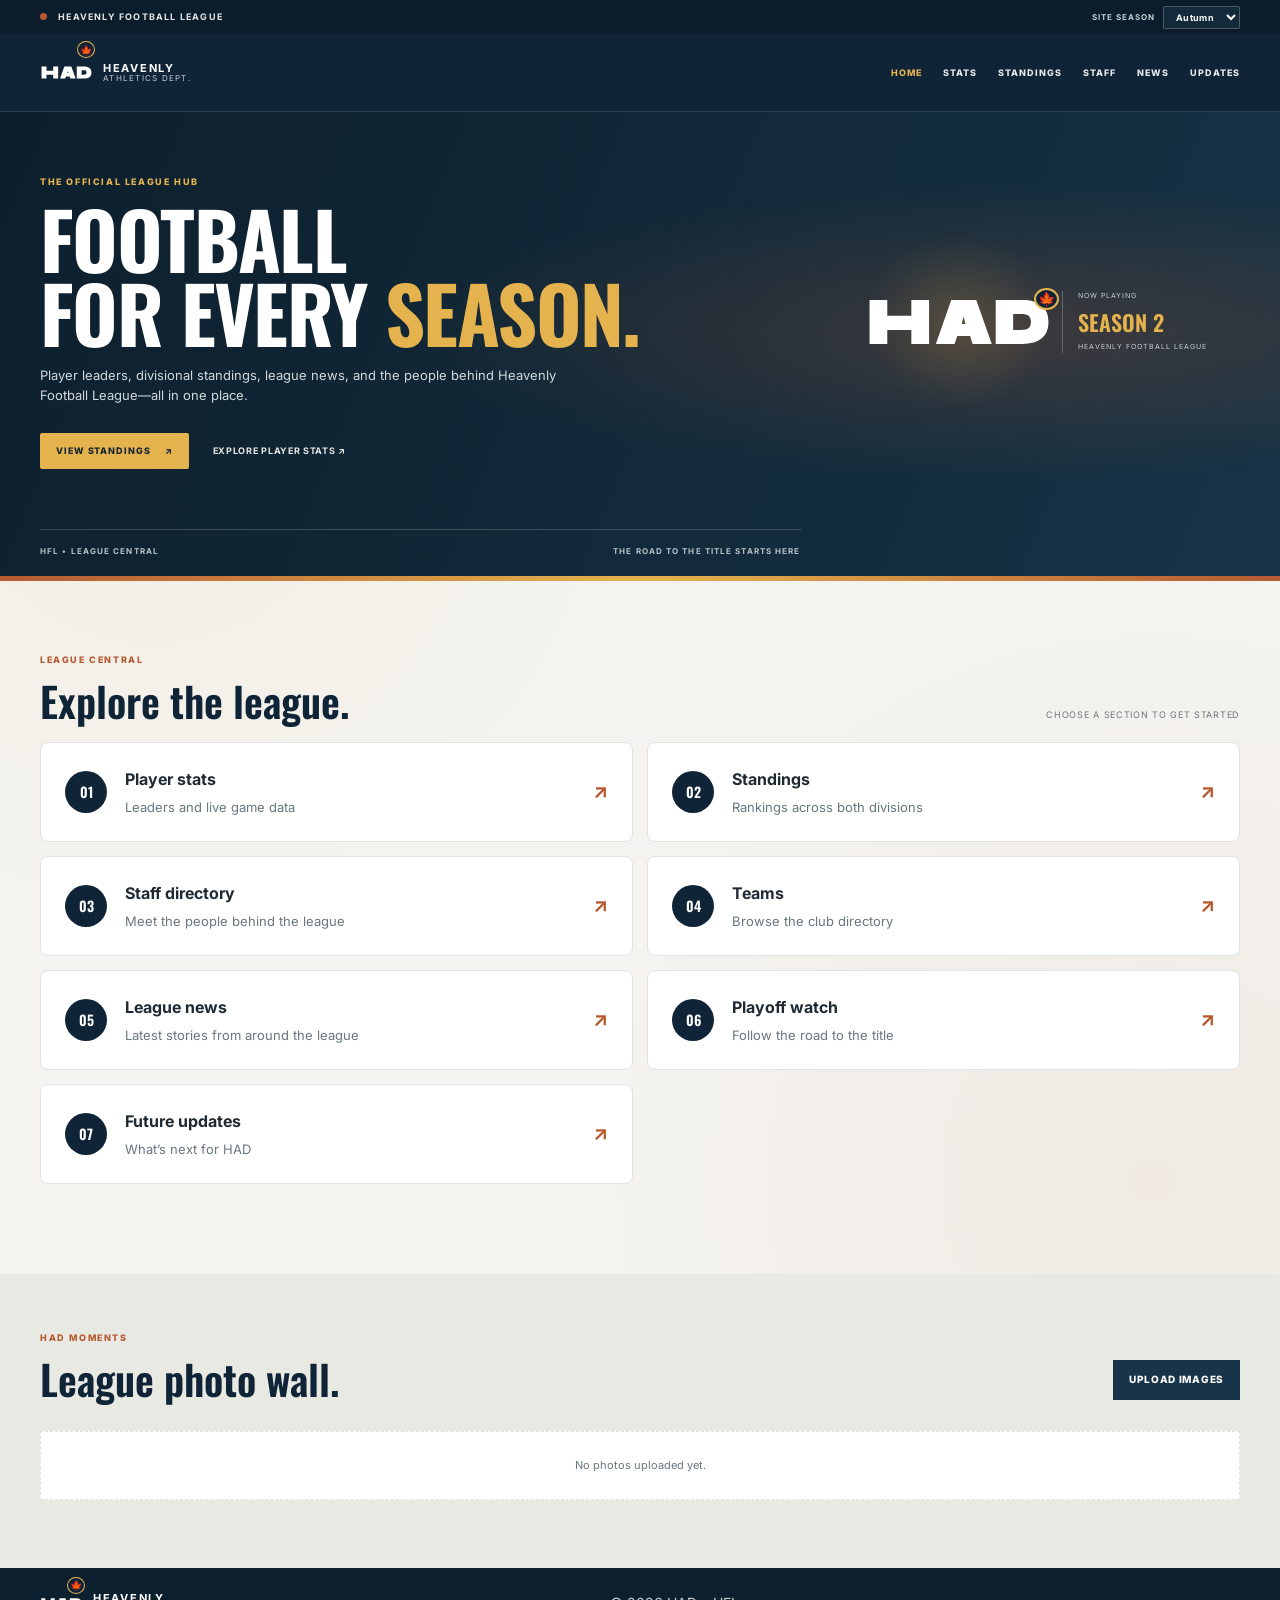
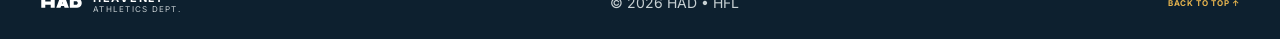
==== commit 5f9b9fdc: "Split HAD sections into dedicated pages with shared navigation and standings circles." ====
--- a/index.html
+++ b/index.html
@@ -4,43 +4,35 @@
   <meta charset="UTF-8">
   <meta name="viewport" content="width=device-width, initial-scale=1">
   <meta name="theme-color" content="#102437">
-  <meta name="description" content="HAD — Heavenly Football League stats, standings, staff, and league news.">
+  <meta name="description" content="HAD — the official Heavenly Football League hub.">
   <title>HAD | Heavenly Football League</title>
   <link rel="preconnect" href="https://fonts.googleapis.com">
   <link rel="preconnect" href="https://fonts.gstatic.com" crossorigin>
   <link href="https://fonts.googleapis.com/css2?family=Inter:wght@400;500;600;700;800&family=Oswald:wght@500;600;700&display=swap" rel="stylesheet">
-  <link rel="stylesheet" href="site-section-nav.css?v=split-pages">
   <link rel="stylesheet" href="styles.css?v=player-top10">
-  <style>
-    .player-emoji-heading,.player-emoji-cell{width:66px;text-align:center!important}
-    .player-emoji-input{width:40px;height:30px;text-align:center;border:1px solid #d5dad9;background:#fff;color:#203a4b;font-size:17px;border-radius:3px}
-    .player-emoji-input:focus{outline:2px solid #d9a64a;outline-offset:1px}
-    .player-emoji-input::placeholder{color:#879398}
-  </style>
+  <link rel="stylesheet" href="site-pages.css?v=separate-pages">
 </head>
 <body>
-  <div class="league-ribbon"><div class="wrap ribbon-inner"><span><i class="ribbon-dot"></i> HEAVENLY FOOTBALL LEAGUE</span><label class="theme-picker">SITE SEASON <select id="theme-select" aria-label="Select site season"><option value="all">All</option><option value="spring">Spring</option><option value="summer">Summer</option><option value="fall">Fall</option><option value="winter">Winter</option></select></label></div></div>
+  <div class="league-ribbon"><div class="wrap ribbon-inner"><span><i class="ribbon-dot"></i> HEAVENLY FOOTBALL LEAGUE</span><label class="theme-picker">SITE SEASON <select id="theme-select" aria-label="Choose site season"><option value="autumn">Autumn</option><option value="winter">Winter</option><option value="spring">Spring</option><option value="summer">Summer</option></select></label></div></div>
   <div id="seasonal-decor" class="seasonal-decor" aria-hidden="true"></div>
   <header class="site-header"><div class="wrap header-inner">
     <a href="index.html" class="brand" aria-label="HAD home"><img class="brand-logo" src="assets/had-logo.svg?v=seasonal" alt="Heavenly Athletics Department crest"><span class="brand-copy"><strong>HEAVENLY</strong><small>ATHLETICS DEPT.</small></span></a>
     <button class="menu-toggle" id="menu-toggle" aria-label="Open menu" aria-expanded="false">☰</button>
-    <nav id="main-nav" class="main-nav" aria-label="Main navigation"><a href="index.html">Home</a><a href="stats.html">Stats</a><a href="standings.html">Standings</a><a href="staff.html">Staff</a><a href="bulletin.html">News</a><a href="updates.html">Updates</a></nav>
+    <nav id="main-nav" class="main-nav" aria-label="Main navigation"><a href="index.html" aria-current="page">Home</a><a href="stats.html">Stats</a><a href="standings.html">Standings</a><a href="staff.html">Staff</a><a href="bulletin.html">News</a><a href="updates.html">Updates</a></nav>
   </div></header>
   <main id="home">
-    <section class="hero"><div class="wrap hero-grid"><div class="hero-copy"><p class="eyebrow">THE OFFICIAL LEAGUE HUB</p><h1>FOOTBALL<br>FOR EVERY <span>SEASON.</span></h1><p class="hero-text">Player leaders, standings, translation-ready league coverage, and the latest updates from the Heavenly Athletics Department.</p><div class="hero-actions"><a class="primary-button" href="standings.html">View standings</a><a class="ghost-button" href="stats.html">See leaders</a></div></div><div class="hero-aside"><div class="hero-metric"><span>SEASON</span><strong>2026</strong></div><div class="hero-metric"><span>DIVISIONS</span><strong>2</strong></div><div class="hero-metric"><span>ACTIVE CLUBS</span><strong>16</strong></div></div></div></section>
-    <section class="stats-section section" id="stats"><div class="wrap"><div class="section-head"><div><p class="eyebrow dark">PLAYER LEADERS &amp; GAME DATA</p><h2>League stats.</h2></div><div class="section-actions"><a href="stats.html" class="mini-link">Open full stats →</a></div></div>
-      <div class="position-switcher" role="tablist" aria-label="Choose player position"><button class="position-tab active" role="tab" aria-selected="true" data-position="QB">QB</button><button class="position-tab" role="tab" aria-selected="false" data-position="RB">RB</button><button class="position-tab" role="tab" aria-selected="false" data-position="WR">WR</button><button class="position-tab" role="tab" aria-selected="false" data-position="TE">TE</button></div>
-      <div class="stats-layout"><div class="table-panel"><div class="panel-topline"><strong id="stats-table-title">QB · TOP 10 LEADERS</strong><span>TOP 10 · AUTO SYNC</span></div><div id="stats-table-container"></div></div></div>
+    <section class="hero"><div class="wrap hero-grid"><div class="hero-copy"><p class="eyebrow">THE OFFICIAL LEAGUE HUB</p><h1>FOOTBALL<br>FOR EVERY <span>SEASON.</span></h1><p class="hero-text">Player leaders, divisional standings, league news, and the people behind Heavenly Football League—all in one place.</p><div class="hero-actions"><a class="btn btn-primary" href="standings.html">View standings <span>↗</span></a><a class="hero-link" href="stats.html">Explore player stats ↗</a></div></div><div class="hero-feature"><div class="hero-crest-wrap"><img class="hero-logo" src="assets/had-logo.svg?v=seasonal" alt="HAD crest"></div><div class="hero-season"><span>NOW PLAYING</span><strong id="hero-season">SEASON 2</strong><small>HEAVENLY FOOTBALL LEAGUE</small></div></div><div class="hero-bottom"><span>HFL • LEAGUE CENTRAL</span><span>THE ROAD TO THE TITLE STARTS HERE</span></div></div></section>
+    <section class="home-sections wrap" aria-labelledby="explore-heading"><div class="section-head"><div><p class="eyebrow dark">LEAGUE CENTRAL</p><h2 id="explore-heading">Explore the league.</h2></div><span class="section-note">Choose a section to get started</span></div><div class="home-section-grid">
+      <a class="home-section-card" href="stats.html"><span class="home-section-icon">01</span><span><strong>Player stats</strong><small>Leaders and live game data</small></span><b aria-hidden="true">↗</b></a>
+      <a class="home-section-card" href="standings.html"><span class="home-section-icon">02</span><span><strong>Standings</strong><small>Rankings across both divisions</small></span><b aria-hidden="true">↗</b></a>
+      <a class="home-section-card" href="staff.html"><span class="home-section-icon">03</span><span><strong>Staff directory</strong><small>Meet the people behind the league</small></span><b aria-hidden="true">↗</b></a>
+      <a class="home-section-card" href="teams.html"><span class="home-section-icon">04</span><span><strong>Teams</strong><small>Browse the club directory</small></span><b aria-hidden="true">↗</b></a>
+      <a class="home-section-card" href="bulletin.html"><span class="home-section-icon">05</span><span><strong>League news</strong><small>Latest stories from around the league</small></span><b aria-hidden="true">↗</b></a>
+      <a class="home-section-card" href="bracket.html"><span class="home-section-icon">06</span><span><strong>Playoff watch</strong><small>Follow the road to the title</small></span><b aria-hidden="true">↗</b></a>
+      <a class="home-section-card" href="updates.html"><span class="home-section-icon">07</span><span><strong>Future updates</strong><small>What’s next for HAD</small></span><b aria-hidden="true">↗</b></a>
     </div></section>
-    <section class="division-section section" id="standings"><div class="wrap"><div class="section-head"><div><p class="eyebrow">THE LEAGUE</p><h2>Divisional standings.</h2></div><span class="section-tag">Updated weekly</span></div><div class="division-grid"><div class="division-card"><h3>Crown Division</h3><ul class="standings-list"><li><span>#1</span> Kansas City Firebirds <small>8-1</small></li><li><span>#2</span> Pittsburgh Bullets <small>6-3</small></li><li><span>#3</span> San Francisco Reapers <small>6-3</small></li></ul></div><div class="division-card"><h3>Ascended Division</h3><ul class="standings-list"><li><span>#1</span> Denver Lightning <small>8-1</small></li><li><span>#2</span> Portland Huskies <small>6-3</small></li><li><span>#3</span> Las Vegas Bulls <small>5-4</small></li></ul></div></div></div></section>
-    <section class="staff-section section" id="staff"><div class="wrap"><div class="section-head"><div><p class="eyebrow dark">THE PEOPLE BEHIND THE LEAGUE</p><h2>HAD staff directory.</h2></div><p class="section-copy">Administrators, operations, and game-day support across the league.</p></div><div class="staff-grid"><div class="staff-card"><strong>League Ops</strong><span>Commissioner</span></div><div class="staff-card"><strong>Scheduling</strong><span>Matchups &amp; calendars</span></div><div class="staff-card"><strong>Media</strong><span>Highlights &amp; bulletin</span></div><div class="staff-card"><strong>Player Services</strong><span>Roster &amp; compliance</span></div></div></div></section>
-    <section class="teams-section section" id="teams"><div class="wrap"><div class="section-head"><div><p class="eyebrow dark">CLUB DIRECTORY</p><h2>Know your teams.</h2></div></div><div class="team-grid"><div class="team-card">Kansas City Firebirds</div><div class="team-card">Denver Lightning</div><div class="team-card">Pittsburgh Bullets</div><div class="team-card">Las Vegas Bulls</div></div></div></section>
-    <section class="bulletin-section section" id="bulletin"><div class="wrap"><div class="section-head"><div><p class="eyebrow dark">AROUND THE LEAGUE</p><h2>League bulletin.</h2></div><span class="section-tag">Fresh updates</span></div><div class="bulletin-stack"><article class="bulletin-card"><h3>Week 9 recap</h3><p>Kansas City’s undefeated season comes to a close after a hard-fought Week 9 result, but the Firebirds still sit at the top of the Crown Division.</p></article><article class="bulletin-card"><h3>Division watch</h3><p>Denver remains first in the Ascended Division, while Portland and Las Vegas continue to push for top positioning.</p></article></div></div></section>
-    <section class="playoff-section section" id="bracket"><div class="wrap"><div class="section-head"><div><p class="eyebrow">THE ROAD TO THE TITLE</p><h2>Playoff watch.</h2></div><span class="section-tag">Postseason path</span></div><div class="bracket-card"><p>Conference leaders are in strong position, while the middle of each division remains tightly clustered through the final stretch.</p></div></div></section>
-    <section class="updates-section section" id="updates"><div class="wrap updates-layout"><div><p class="eyebrow dark">WHAT'S NEXT</p><h2>Future updates.</h2><p class="updates-intro">More league coverage, roster changes, and weekly milestones are on the way.</p></div><div class="updates-list"><div class="update-item"><strong>Next run</strong><span>Standings refresh</span></div><div class="update-item"><strong>Community</strong><span>Staff notes and league announcements</span></div></div></div></section>
   </main>
-  <footer class="site-footer"><div class="wrap footer-inner"><a href="index.html" class="brand"><img class="brand-logo footer-logo" src="assets/had-logo.svg?v=seasonal" alt="HAD crest"><span class="brand-copy"><strong>HEAVENLY</strong><small>ATHLETICS DEPT.</small></span></a><p>HAD • Heavenly Football League</p></div></footer>
-  <dialog id="operator-dialog" class="operator-dialog"><form method="dialog"><div class="dialog-head"><div><p class="eyebrow dark">OPERATOR</p><h2>Manage league data.</h2></div><button type="button" class="dialog-close" aria-label="Close dialog">×</button></div><div class="dialog-body"><p>Public editing controls are omitted from the live site.</p></div></form></dialog>
+  <footer class="site-footer"><div class="wrap footer-inner"><a href="index.html" class="brand"><img class="brand-logo footer-logo" src="assets/had-logo.svg?v=seasonal" alt="HAD crest"><span class="brand-copy"><strong>HEAVENLY</strong><small>ATHLETICS DEPT.</small></span></a><span>© <span id="year"></span> HAD • HFL</span><a class="footer-link" href="index.html">Back to top ↑</a></div></footer>
   <script src="app.js?v=player-top10"></script>
 </body>
 </html>
--- a/site-pages.css
+++ b/site-pages.css
@@ -0,0 +1,18 @@
+/* Multi-page navigation and section-specific refinements. */
+.page-section{min-height:58vh;padding-top:clamp(54px,8vw,100px);padding-bottom:clamp(64px,9vw,116px)}
+.page-section .section-head h1{font-family:Oswald,Inter,sans-serif;font-size:clamp(2.4rem,5vw,4.2rem);line-height:1.04;margin:8px 0}
+.main-nav a[aria-current="page"]{color:var(--accent-soft,#e5b34e)}
+.hero-actions{display:flex;align-items:center;gap:24px;flex-wrap:wrap;margin-top:28px}
+.hero-actions .hero-link{font-weight:700}
+.home-sections{padding-top:72px;padding-bottom:90px}
+.home-section-grid{display:grid;grid-template-columns:repeat(2,minmax(0,1fr));gap:14px}
+.home-section-card{position:relative;display:flex;align-items:center;gap:18px;min-height:100px;padding:20px 24px;border:1px solid var(--line,#dfe3e2);border-radius:8px;background:var(--surface,#fff);color:var(--ink,#202a32);text-decoration:none;transition:transform .2s ease,border-color .2s ease,box-shadow .2s ease}
+.home-section-card:hover{transform:translateY(-3px);border-color:var(--accent-soft,#e5b34e);box-shadow:0 12px 30px #10243712}
+.home-section-icon{display:grid;place-items:center;flex:0 0 42px;height:42px;border-radius:50%;background:var(--navy-900,#102437);color:#fff;font:600 14px Oswald,Inter,sans-serif}
+.home-section-card>span:nth-child(2){display:grid;gap:5px}.home-section-card strong{font-size:16px}.home-section-card small{color:var(--muted,#697780);font-size:13px}.home-section-card>b{margin-left:auto;color:var(--accent,#b65a32);font-size:20px}
+.sheet-status-wrap{display:flex;align-items:center;gap:9px;color:var(--muted,#697780);font-size:13px}.status-dot{width:9px;height:9px;border-radius:50%;background:#48a978}.status-dot.offline{background:#c64e42}.text-button{border:0;background:transparent;color:var(--navy-700,#24465b);font:inherit;font-weight:700;cursor:pointer}
+.position-hint{color:var(--muted,#697780);font-size:14px;margin:14px 0}.loading-state{padding:30px;color:var(--muted,#697780)}.spinner{display:inline-block;width:14px;height:14px;margin-right:8px;border:2px solid #dfe3e2;border-top-color:var(--accent,#b65a32);border-radius:50%;animation:page-spin .8s linear infinite}@keyframes page-spin{to{transform:rotate(360deg)}}
+.sheet-panel{align-self:start;padding:24px;border-radius:8px;background:var(--surface,#fff);border:1px solid var(--line,#dfe3e2)}.sheet-panel h2{margin:4px 0 10px}.sheet-panel p{color:var(--muted,#697780);line-height:1.65}.mini-label{font-size:11px;letter-spacing:.13em;font-weight:800}.btn-navy{display:inline-flex;margin:10px 0;padding:12px 16px;border-radius:4px;background:var(--navy-900,#102437);color:#fff;text-decoration:none;font-weight:700}.sheet-embed{margin-top:16px}.iframe-wrap{height:400px;margin-top:10px}.iframe-wrap iframe{width:100%;height:100%;border:0}.sheet-note{font-size:12px}
+.division-grid{gap:34px}.standings-orbit{position:relative;isolation:isolate}.standings-orbit:before,.standings-orbit:after{content:"";position:absolute;z-index:-1;width:70px;height:70px;border-radius:50%;border:1px solid #d9a64a88;box-shadow:inset 0 0 0 8px #d9a64a12,0 0 32px #d9a64a18;pointer-events:none}.standings-orbit:before{top:-22px;left:-26px}.standings-orbit:after{right:-22px;bottom:-24px;width:48px;height:48px;border-color:#b65a3266;box-shadow:inset 0 0 0 6px #b65a3212,0 0 28px #b65a3218}.division-heading{display:flex;align-items:center;gap:14px;margin-bottom:18px}.division-heading small{font-size:10px;letter-spacing:.12em;color:var(--muted,#697780)}.division-heading h2{margin:4px 0 0;font:600 24px Oswald,Inter,sans-serif}.division-symbol{display:grid;place-items:center;width:44px;height:44px;border-radius:50%;background:#d9a64a1f;color:var(--accent,#b65a32);font-size:21px}
+.staff-hierarchy{display:grid;gap:18px}.team-grid,.bulletin-grid{display:grid;grid-template-columns:repeat(2,minmax(0,1fr));gap:16px}.news-badge{display:flex;align-items:center;gap:8px;font-size:11px;font-weight:800;letter-spacing:.1em}.bracket-note{margin-top:20px;color:var(--muted,#697780)}.updates-section .updates-layout{min-height:55vh;align-items:start;padding-top:40px}
+@media(max-width:700px){.home-section-grid,.team-grid,.bulletin-grid{grid-template-columns:1fr}.sheet-status-wrap{flex-wrap:wrap;justify-content:flex-start}.standings-orbit:before{width:48px;height:48px;left:-12px}.standings-orbit:after{right:-10px}.home-sections{padding-top:48px;padding-bottom:58px}.home-section-card{padding:16px;min-height:86px}}
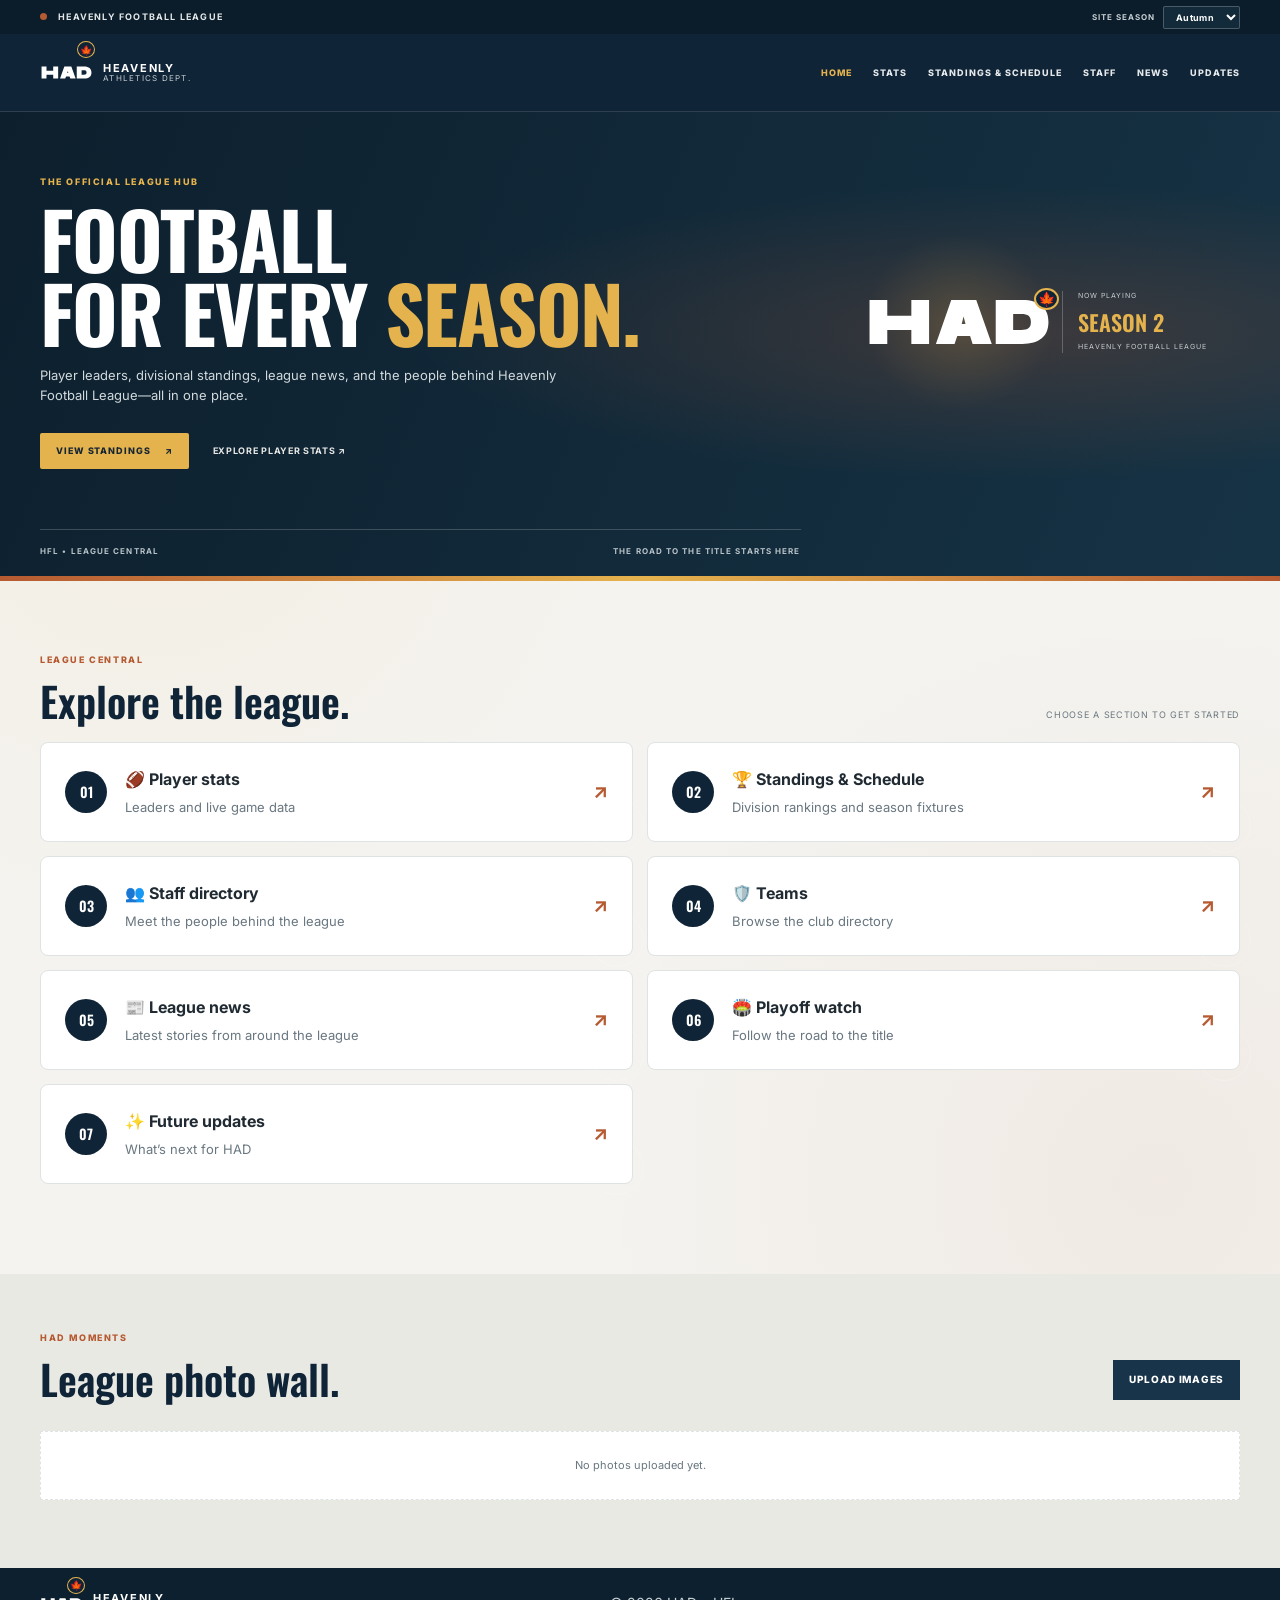
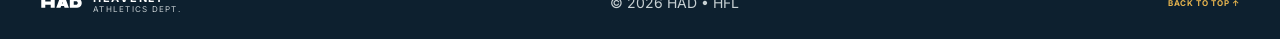
==== commit f9287b88: "Add emojis to the league cards and combine the season schedule with standings." ====
--- a/index.html
+++ b/index.html
@@ -10,7 +10,7 @@
   <link rel="preconnect" href="https://fonts.gstatic.com" crossorigin>
   <link href="https://fonts.googleapis.com/css2?family=Inter:wght@400;500;600;700;800&family=Oswald:wght@500;600;700&display=swap" rel="stylesheet">
   <link rel="stylesheet" href="styles.css?v=player-top10">
-  <link rel="stylesheet" href="site-pages.css?v=separate-pages">
+  <link rel="stylesheet" href="site-pages.css?v=league-icons-schedule">
 </head>
 <body>
   <div class="league-ribbon"><div class="wrap ribbon-inner"><span><i class="ribbon-dot"></i> HEAVENLY FOOTBALL LEAGUE</span><label class="theme-picker">SITE SEASON <select id="theme-select" aria-label="Choose site season"><option value="autumn">Autumn</option><option value="winter">Winter</option><option value="spring">Spring</option><option value="summer">Summer</option></select></label></div></div>
@@ -18,18 +18,18 @@
   <header class="site-header"><div class="wrap header-inner">
     <a href="index.html" class="brand" aria-label="HAD home"><img class="brand-logo" src="assets/had-logo.svg?v=seasonal" alt="Heavenly Athletics Department crest"><span class="brand-copy"><strong>HEAVENLY</strong><small>ATHLETICS DEPT.</small></span></a>
     <button class="menu-toggle" id="menu-toggle" aria-label="Open menu" aria-expanded="false">☰</button>
-    <nav id="main-nav" class="main-nav" aria-label="Main navigation"><a href="index.html" aria-current="page">Home</a><a href="stats.html">Stats</a><a href="standings.html">Standings</a><a href="staff.html">Staff</a><a href="bulletin.html">News</a><a href="updates.html">Updates</a></nav>
+    <nav id="main-nav" class="main-nav" aria-label="Main navigation"><a href="index.html" aria-current="page">Home</a><a href="stats.html">Stats</a><a href="standings.html">Standings &amp; Schedule</a><a href="staff.html">Staff</a><a href="bulletin.html">News</a><a href="updates.html">Updates</a></nav>
   </div></header>
   <main id="home">
     <section class="hero"><div class="wrap hero-grid"><div class="hero-copy"><p class="eyebrow">THE OFFICIAL LEAGUE HUB</p><h1>FOOTBALL<br>FOR EVERY <span>SEASON.</span></h1><p class="hero-text">Player leaders, divisional standings, league news, and the people behind Heavenly Football League—all in one place.</p><div class="hero-actions"><a class="btn btn-primary" href="standings.html">View standings <span>↗</span></a><a class="hero-link" href="stats.html">Explore player stats ↗</a></div></div><div class="hero-feature"><div class="hero-crest-wrap"><img class="hero-logo" src="assets/had-logo.svg?v=seasonal" alt="HAD crest"></div><div class="hero-season"><span>NOW PLAYING</span><strong id="hero-season">SEASON 2</strong><small>HEAVENLY FOOTBALL LEAGUE</small></div></div><div class="hero-bottom"><span>HFL • LEAGUE CENTRAL</span><span>THE ROAD TO THE TITLE STARTS HERE</span></div></div></section>
     <section class="home-sections wrap" aria-labelledby="explore-heading"><div class="section-head"><div><p class="eyebrow dark">LEAGUE CENTRAL</p><h2 id="explore-heading">Explore the league.</h2></div><span class="section-note">Choose a section to get started</span></div><div class="home-section-grid">
-      <a class="home-section-card" href="stats.html"><span class="home-section-icon">01</span><span><strong>Player stats</strong><small>Leaders and live game data</small></span><b aria-hidden="true">↗</b></a>
-      <a class="home-section-card" href="standings.html"><span class="home-section-icon">02</span><span><strong>Standings</strong><small>Rankings across both divisions</small></span><b aria-hidden="true">↗</b></a>
-      <a class="home-section-card" href="staff.html"><span class="home-section-icon">03</span><span><strong>Staff directory</strong><small>Meet the people behind the league</small></span><b aria-hidden="true">↗</b></a>
-      <a class="home-section-card" href="teams.html"><span class="home-section-icon">04</span><span><strong>Teams</strong><small>Browse the club directory</small></span><b aria-hidden="true">↗</b></a>
-      <a class="home-section-card" href="bulletin.html"><span class="home-section-icon">05</span><span><strong>League news</strong><small>Latest stories from around the league</small></span><b aria-hidden="true">↗</b></a>
-      <a class="home-section-card" href="bracket.html"><span class="home-section-icon">06</span><span><strong>Playoff watch</strong><small>Follow the road to the title</small></span><b aria-hidden="true">↗</b></a>
-      <a class="home-section-card" href="updates.html"><span class="home-section-icon">07</span><span><strong>Future updates</strong><small>What’s next for HAD</small></span><b aria-hidden="true">↗</b></a>
+      <a class="home-section-card" href="stats.html"><span class="home-section-icon" aria-hidden="true">01</span><span><strong>🏈 Player stats</strong><small>Leaders and live game data</small></span><b aria-hidden="true">↗</b></a>
+      <a class="home-section-card" href="standings.html"><span class="home-section-icon" aria-hidden="true">02</span><span><strong>🏆 Standings &amp; Schedule</strong><small>Division rankings and season fixtures</small></span><b aria-hidden="true">↗</b></a>
+      <a class="home-section-card" href="staff.html"><span class="home-section-icon" aria-hidden="true">03</span><span><strong>👥 Staff directory</strong><small>Meet the people behind the league</small></span><b aria-hidden="true">↗</b></a>
+      <a class="home-section-card" href="teams.html"><span class="home-section-icon" aria-hidden="true">04</span><span><strong>🛡️ Teams</strong><small>Browse the club directory</small></span><b aria-hidden="true">↗</b></a>
+      <a class="home-section-card" href="bulletin.html"><span class="home-section-icon" aria-hidden="true">05</span><span><strong>📰 League news</strong><small>Latest stories from around the league</small></span><b aria-hidden="true">↗</b></a>
+      <a class="home-section-card" href="bracket.html"><span class="home-section-icon" aria-hidden="true">06</span><span><strong>🏟️ Playoff watch</strong><small>Follow the road to the title</small></span><b aria-hidden="true">↗</b></a>
+      <a class="home-section-card" href="updates.html"><span class="home-section-icon" aria-hidden="true">07</span><span><strong>✨ Future updates</strong><small>What’s next for HAD</small></span><b aria-hidden="true">↗</b></a>
     </div></section>
   </main>
   <footer class="site-footer"><div class="wrap footer-inner"><a href="index.html" class="brand"><img class="brand-logo footer-logo" src="assets/had-logo.svg?v=seasonal" alt="HAD crest"><span class="brand-copy"><strong>HEAVENLY</strong><small>ATHLETICS DEPT.</small></span></a><span>© <span id="year"></span> HAD • HFL</span><a class="footer-link" href="index.html">Back to top ↑</a></div></footer>
--- a/site-pages.css
+++ b/site-pages.css
@@ -13,6 +13,13 @@
 .sheet-status-wrap{display:flex;align-items:center;gap:9px;color:var(--muted,#697780);font-size:13px}.status-dot{width:9px;height:9px;border-radius:50%;background:#48a978}.status-dot.offline{background:#c64e42}.text-button{border:0;background:transparent;color:var(--navy-700,#24465b);font:inherit;font-weight:700;cursor:pointer}
 .position-hint{color:var(--muted,#697780);font-size:14px;margin:14px 0}.loading-state{padding:30px;color:var(--muted,#697780)}.spinner{display:inline-block;width:14px;height:14px;margin-right:8px;border:2px solid #dfe3e2;border-top-color:var(--accent,#b65a32);border-radius:50%;animation:page-spin .8s linear infinite}@keyframes page-spin{to{transform:rotate(360deg)}}
 .sheet-panel{align-self:start;padding:24px;border-radius:8px;background:var(--surface,#fff);border:1px solid var(--line,#dfe3e2)}.sheet-panel h2{margin:4px 0 10px}.sheet-panel p{color:var(--muted,#697780);line-height:1.65}.mini-label{font-size:11px;letter-spacing:.13em;font-weight:800}.btn-navy{display:inline-flex;margin:10px 0;padding:12px 16px;border-radius:4px;background:var(--navy-900,#102437);color:#fff;text-decoration:none;font-weight:700}.sheet-embed{margin-top:16px}.iframe-wrap{height:400px;margin-top:10px}.iframe-wrap iframe{width:100%;height:100%;border:0}.sheet-note{font-size:12px}
-.division-grid{gap:34px}.standings-orbit{position:relative;isolation:isolate}.standings-orbit:before,.standings-orbit:after{content:"";position:absolute;z-index:-1;width:70px;height:70px;border-radius:50%;border:1px solid #d9a64a88;box-shadow:inset 0 0 0 8px #d9a64a12,0 0 32px #d9a64a18;pointer-events:none}.standings-orbit:before{top:-22px;left:-26px}.standings-orbit:after{right:-22px;bottom:-24px;width:48px;height:48px;border-color:#b65a3266;box-shadow:inset 0 0 0 6px #b65a3212,0 0 28px #b65a3218}.division-heading{display:flex;align-items:center;gap:14px;margin-bottom:18px}.division-heading small{font-size:10px;letter-spacing:.12em;color:var(--muted,#697780)}.division-heading h2{margin:4px 0 0;font:600 24px Oswald,Inter,sans-serif}.division-symbol{display:grid;place-items:center;width:44px;height:44px;border-radius:50%;background:#d9a64a1f;color:var(--accent,#b65a32);font-size:21px}
+.division-grid{gap:34px}.standings-orbit{position:relative;isolation:isolate}.standings-orbit:before,.standings-orbit:after{content:"";position:absolute;z-index:-1;width:70px;height:70px;border-radius:50%;border:1px solid rgba(217,166,74,.8);box-shadow:inset 0 0 0 8px rgba(217,166,74,.08),0 0 32px rgba(217,166,74,.18);pointer-events:none}.standings-orbit:before{top:-22px;left:-26px}.standings-orbit:after{right:-22px;bottom:-24px;width:48px;height:48px;border-color:rgba(182,90,50,.75);box-shadow:inset 0 0 0 6px rgba(182,90,50,.08),0 0 28px rgba(182,90,50,.18)}.division-heading{display:flex;align-items:center;gap:14px;margin-bottom:18px}.division-heading small{font-size:10px;letter-spacing:.12em;color:var(--muted,#697780)}.division-heading h2{margin:4px 0 0;font:600 24px Oswald,Inter,sans-serif}.division-symbol{display:grid;place-items:center;width:44px;height:44px;border-radius:50%;background:rgba(217,166,74,.18);color:var(--accent,#b65a32);font-size:21px}
 .staff-hierarchy{display:grid;gap:18px}.team-grid,.bulletin-grid{display:grid;grid-template-columns:repeat(2,minmax(0,1fr));gap:16px}.news-badge{display:flex;align-items:center;gap:8px;font-size:11px;font-weight:800;letter-spacing:.1em}.bracket-note{margin-top:20px;color:var(--muted,#697780)}.updates-section .updates-layout{min-height:55vh;align-items:start;padding-top:40px}
-@media(max-width:700px){.home-section-grid,.team-grid,.bulletin-grid{grid-template-columns:1fr}.sheet-status-wrap{flex-wrap:wrap;justify-content:flex-start}.standings-orbit:before{width:48px;height:48px;left:-12px}.standings-orbit:after{right:-10px}.home-sections{padding-top:48px;padding-bottom:58px}.home-section-card{padding:16px;min-height:86px}}
+.page-section .wrap,.home-section-card,.division-card,.staff-card,.team-card,.bulletin-card,.update-item,.sheet-panel,.bracket-card{position:relative}
+.page-section .wrap:before,.home-section-card:before,.division-card:before,.staff-card:before,.team-card:before,.bulletin-card:before,.update-item:before,.sheet-panel:before,.bracket-card:before{content:"";position:absolute;pointer-events:none;border:1px solid rgba(255,255,255,.18);border-radius:50%;box-shadow:0 0 0 8px rgba(255,255,255,.02),0 0 18px rgba(255,255,255,.04)}
+.page-section .wrap:before{width:72px;height:72px;right:-16px;top:-16px}.home-section-card:before{width:52px;height:52px;right:-12px;bottom:-12px}.division-card:before{width:64px;height:64px;left:-18px;top:-18px}.staff-card:before,.team-card:before,.bulletin-card:before,.update-item:before,.sheet-panel:before,.bracket-card:before{width:48px;height:48px;right:-12px;bottom:-12px}
+/* Emoji labels add quick visual cues to the league directory cards. */
+.home-section-card strong{display:flex;align-items:center;gap:7px}
+.season-schedule{position:relative;margin:12px 0 48px;padding:24px 28px;border:1px solid var(--line,#dfe3e2);border-radius:10px;background:var(--surface,#fff);overflow:hidden}
+.schedule-heading,.standings-title{display:flex;align-items:center;gap:14px}.schedule-heading h2,.standings-title h2{margin:3px 0;font:600 clamp(22px,3vw,30px) Oswald,Inter,sans-serif}.schedule-heading .eyebrow,.standings-title .eyebrow{margin:0}.schedule-icon{display:grid;place-items:center;width:48px;height:48px;flex:0 0 48px;border-radius:50%;background:rgba(217,166,74,.18);font-size:23px}.schedule-status{margin-left:auto;padding:7px 11px;border-radius:99px;background:rgba(16,36,55,.07);color:var(--muted,#697780);font-size:10px;font-weight:800;letter-spacing:.12em}.schedule-empty{display:flex;align-items:center;gap:15px;margin-top:20px;padding:18px 20px;border-radius:8px;background:var(--surface-alt,#e9e9e4)}.schedule-empty>span{font-size:25px}.schedule-empty strong{font-size:15px}.schedule-empty p{margin:5px 0 0;color:var(--muted,#697780);font-size:13px}.standings-title{margin:0 0 22px}.standings-title .section-note{margin-left:auto}
+@media(max-width:700px){.home-section-grid,.team-grid,.bulletin-grid{grid-template-columns:1fr}.sheet-status-wrap{flex-wrap:wrap;justify-content:flex-start}.standings-orbit:before{width:48px;height:48px;left:-12px}.standings-orbit:after{right:-10px}.home-sections{padding-top:48px;padding-bottom:58px}.home-section-card{padding:16px;min-height:86px}.page-section .wrap:before{width:52px;height:52px;right:-8px;top:-10px}.season-schedule{padding:18px;margin-top:8px}.schedule-status{display:none}.standings-title{align-items:flex-start}.standings-title .section-note{margin-left:auto;text-align:right;font-size:11px}}
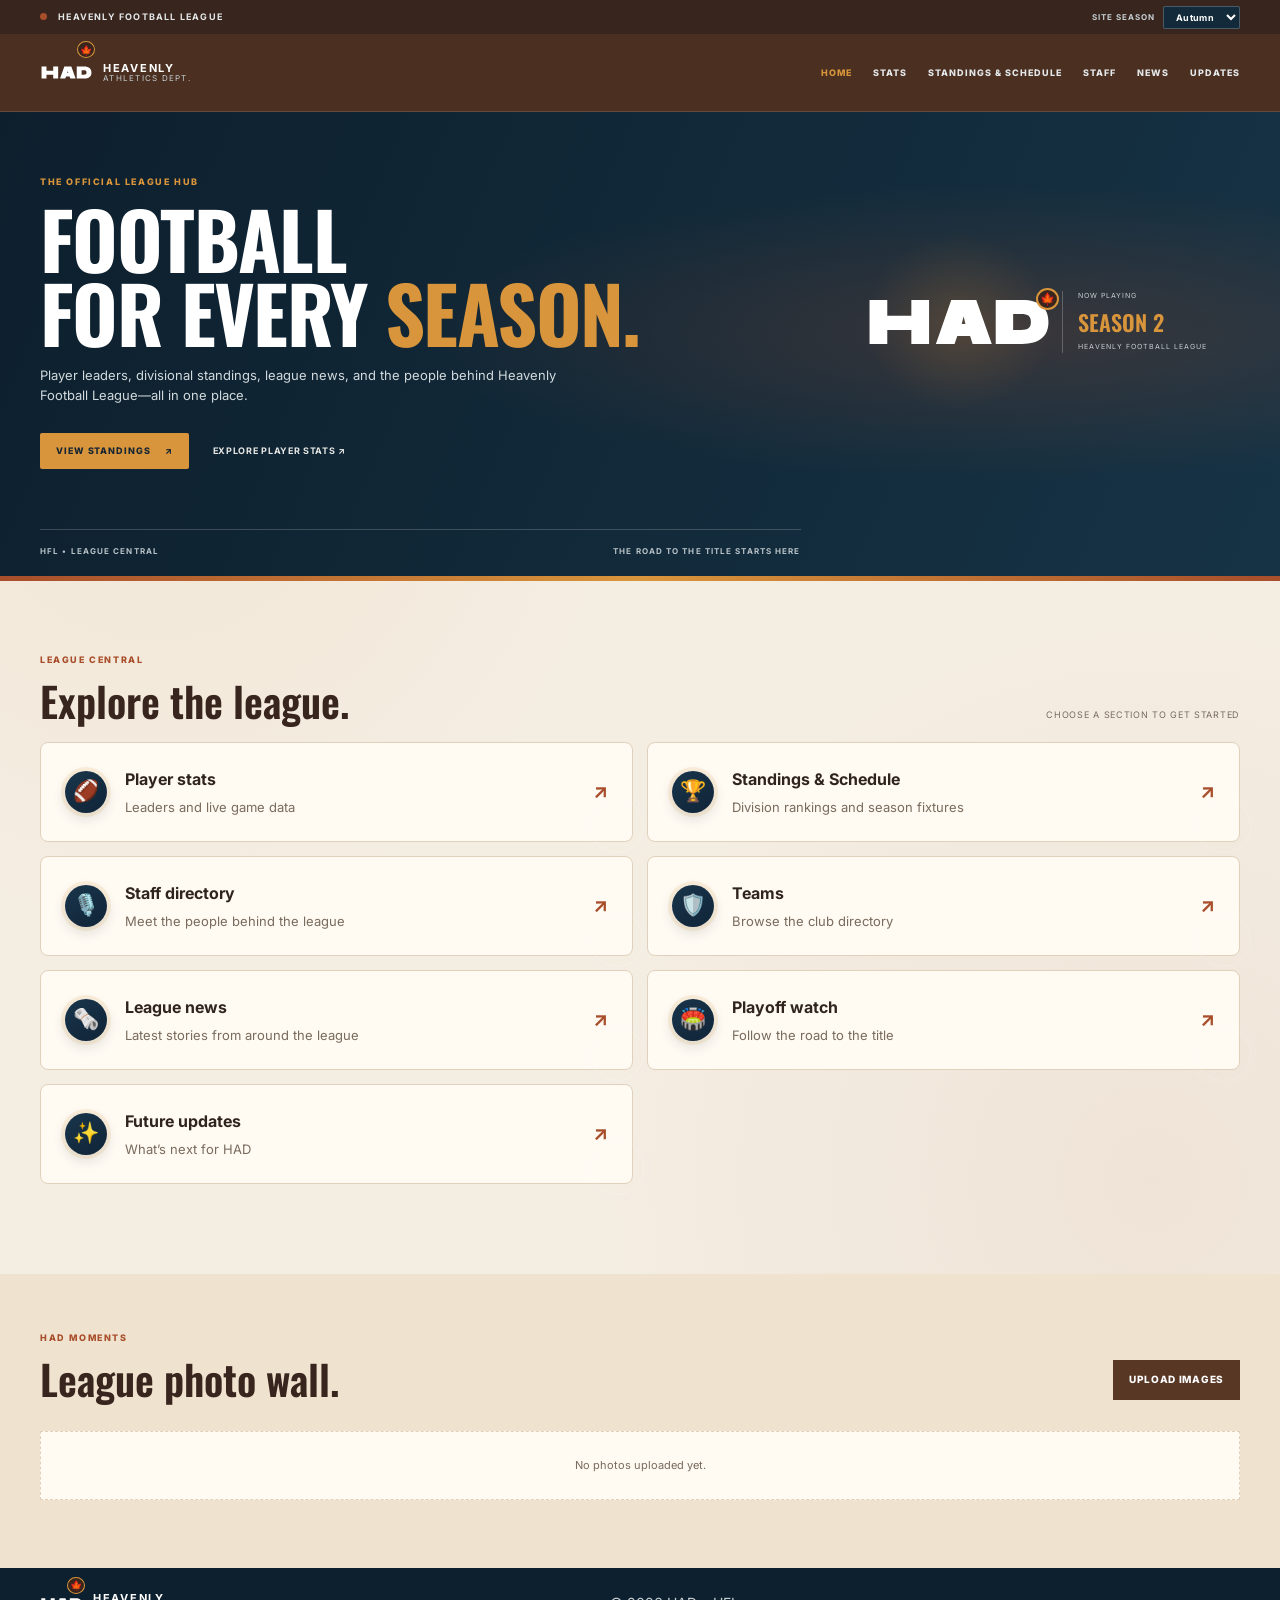
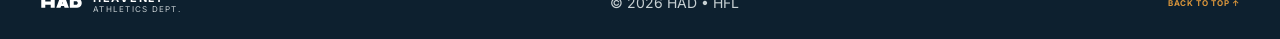
==== commit 5189adad: "Replace home section numbers with custom league-themed emoji badges." ====
--- a/index.html
+++ b/index.html
@@ -11,6 +11,7 @@
   <link href="https://fonts.googleapis.com/css2?family=Inter:wght@400;500;600;700;800&family=Oswald:wght@500;600;700&display=swap" rel="stylesheet">
   <link rel="stylesheet" href="styles.css?v=player-top10">
   <link rel="stylesheet" href="site-pages.css?v=league-icons-schedule">
+  <link rel="stylesheet" href="home-icons.css?v=custom-icons">
 </head>
 <body>
   <div class="league-ribbon"><div class="wrap ribbon-inner"><span><i class="ribbon-dot"></i> HEAVENLY FOOTBALL LEAGUE</span><label class="theme-picker">SITE SEASON <select id="theme-select" aria-label="Choose site season"><option value="autumn">Autumn</option><option value="winter">Winter</option><option value="spring">Spring</option><option value="summer">Summer</option></select></label></div></div>
@@ -23,13 +24,13 @@
   <main id="home">
     <section class="hero"><div class="wrap hero-grid"><div class="hero-copy"><p class="eyebrow">THE OFFICIAL LEAGUE HUB</p><h1>FOOTBALL<br>FOR EVERY <span>SEASON.</span></h1><p class="hero-text">Player leaders, divisional standings, league news, and the people behind Heavenly Football League—all in one place.</p><div class="hero-actions"><a class="btn btn-primary" href="standings.html">View standings <span>↗</span></a><a class="hero-link" href="stats.html">Explore player stats ↗</a></div></div><div class="hero-feature"><div class="hero-crest-wrap"><img class="hero-logo" src="assets/had-logo.svg?v=seasonal" alt="HAD crest"></div><div class="hero-season"><span>NOW PLAYING</span><strong id="hero-season">SEASON 2</strong><small>HEAVENLY FOOTBALL LEAGUE</small></div></div><div class="hero-bottom"><span>HFL • LEAGUE CENTRAL</span><span>THE ROAD TO THE TITLE STARTS HERE</span></div></div></section>
     <section class="home-sections wrap" aria-labelledby="explore-heading"><div class="section-head"><div><p class="eyebrow dark">LEAGUE CENTRAL</p><h2 id="explore-heading">Explore the league.</h2></div><span class="section-note">Choose a section to get started</span></div><div class="home-section-grid">
-      <a class="home-section-card" href="stats.html"><span class="home-section-icon" aria-hidden="true">01</span><span><strong>🏈 Player stats</strong><small>Leaders and live game data</small></span><b aria-hidden="true">↗</b></a>
-      <a class="home-section-card" href="standings.html"><span class="home-section-icon" aria-hidden="true">02</span><span><strong>🏆 Standings &amp; Schedule</strong><small>Division rankings and season fixtures</small></span><b aria-hidden="true">↗</b></a>
-      <a class="home-section-card" href="staff.html"><span class="home-section-icon" aria-hidden="true">03</span><span><strong>👥 Staff directory</strong><small>Meet the people behind the league</small></span><b aria-hidden="true">↗</b></a>
-      <a class="home-section-card" href="teams.html"><span class="home-section-icon" aria-hidden="true">04</span><span><strong>🛡️ Teams</strong><small>Browse the club directory</small></span><b aria-hidden="true">↗</b></a>
-      <a class="home-section-card" href="bulletin.html"><span class="home-section-icon" aria-hidden="true">05</span><span><strong>📰 League news</strong><small>Latest stories from around the league</small></span><b aria-hidden="true">↗</b></a>
-      <a class="home-section-card" href="bracket.html"><span class="home-section-icon" aria-hidden="true">06</span><span><strong>🏟️ Playoff watch</strong><small>Follow the road to the title</small></span><b aria-hidden="true">↗</b></a>
-      <a class="home-section-card" href="updates.html"><span class="home-section-icon" aria-hidden="true">07</span><span><strong>✨ Future updates</strong><small>What’s next for HAD</small></span><b aria-hidden="true">↗</b></a>
+      <a class="home-section-card" href="stats.html"><span class="home-section-icon" aria-hidden="true">🏈</span><span><strong>Player stats</strong><small>Leaders and live game data</small></span><b aria-hidden="true">↗</b></a>
+      <a class="home-section-card" href="standings.html"><span class="home-section-icon" aria-hidden="true">🏆</span><span><strong>Standings &amp; Schedule</strong><small>Division rankings and season fixtures</small></span><b aria-hidden="true">↗</b></a>
+      <a class="home-section-card" href="staff.html"><span class="home-section-icon" aria-hidden="true">🎙️</span><span><strong>Staff directory</strong><small>Meet the people behind the league</small></span><b aria-hidden="true">↗</b></a>
+      <a class="home-section-card" href="teams.html"><span class="home-section-icon" aria-hidden="true">🛡️</span><span><strong>Teams</strong><small>Browse the club directory</small></span><b aria-hidden="true">↗</b></a>
+      <a class="home-section-card" href="bulletin.html"><span class="home-section-icon" aria-hidden="true">🗞️</span><span><strong>League news</strong><small>Latest stories from around the league</small></span><b aria-hidden="true">↗</b></a>
+      <a class="home-section-card" href="bracket.html"><span class="home-section-icon" aria-hidden="true">🏟️</span><span><strong>Playoff watch</strong><small>Follow the road to the title</small></span><b aria-hidden="true">↗</b></a>
+      <a class="home-section-card" href="updates.html"><span class="home-section-icon" aria-hidden="true">✨</span><span><strong>Future updates</strong><small>What’s next for HAD</small></span><b aria-hidden="true">↗</b></a>
     </div></section>
   </main>
   <footer class="site-footer"><div class="wrap footer-inner"><a href="index.html" class="brand"><img class="brand-logo footer-logo" src="assets/had-logo.svg?v=seasonal" alt="HAD crest"><span class="brand-copy"><strong>HEAVENLY</strong><small>ATHLETICS DEPT.</small></span></a><span>© <span id="year"></span> HAD • HFL</span><a class="footer-link" href="index.html">Back to top ↑</a></div></footer>
--- a/home-icons.css
+++ b/home-icons.css
@@ -0,0 +1,15 @@
+/* Replace the section numbers with custom league-themed emoji badges. */
+.home-section-icon {
+  font-family: "Apple Color Emoji", "Segoe UI Emoji", "Noto Color Emoji", sans-serif !important;
+  font-size: 21px !important;
+  line-height: 1;
+  box-shadow: 0 0 0 4px rgba(217, 166, 74, .14), 0 5px 14px rgba(16, 36, 55, .14);
+  background: linear-gradient(145deg, #19354b, #102437) !important;
+}
+.home-section-card:hover .home-section-icon {
+  transform: rotate(-7deg) scale(1.08);
+  transition: transform .2s ease;
+}
+@media (prefers-reduced-motion: reduce) {
+  .home-section-card:hover .home-section-icon { transition: none; }
+}
